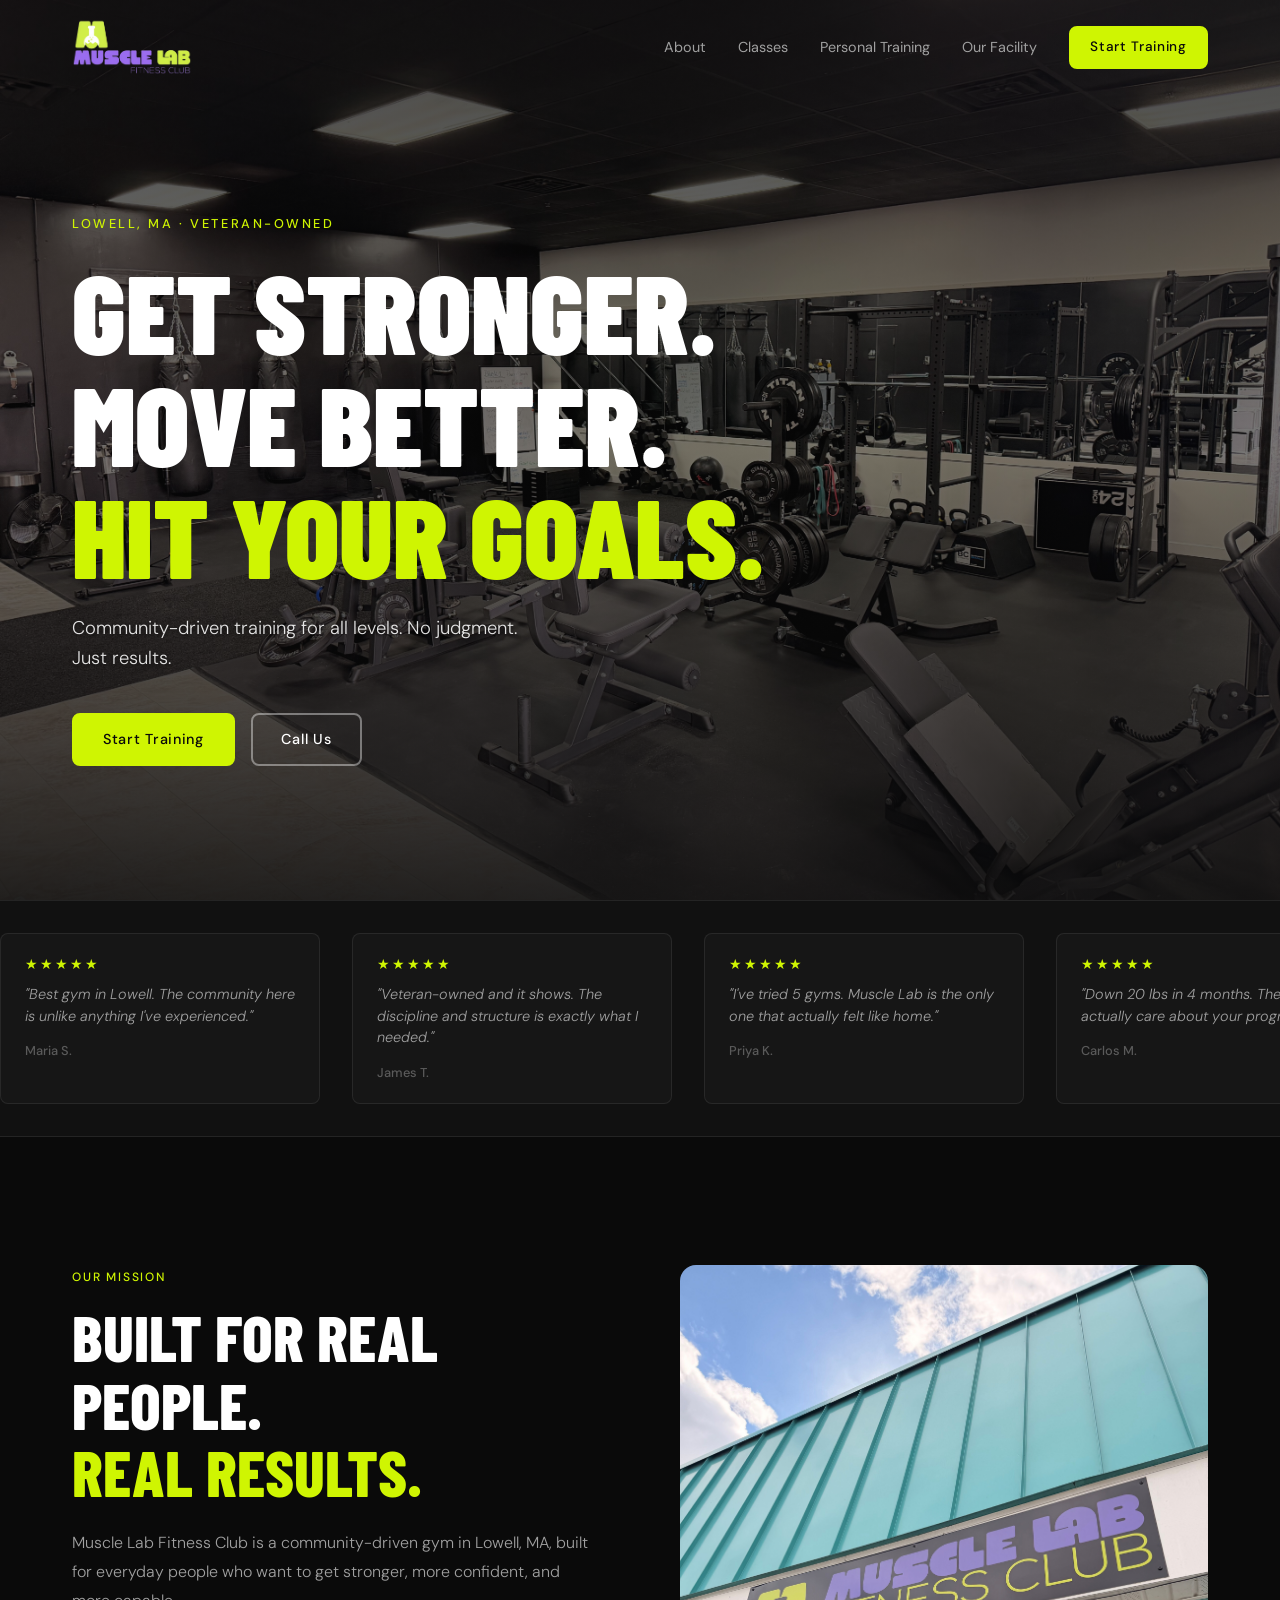
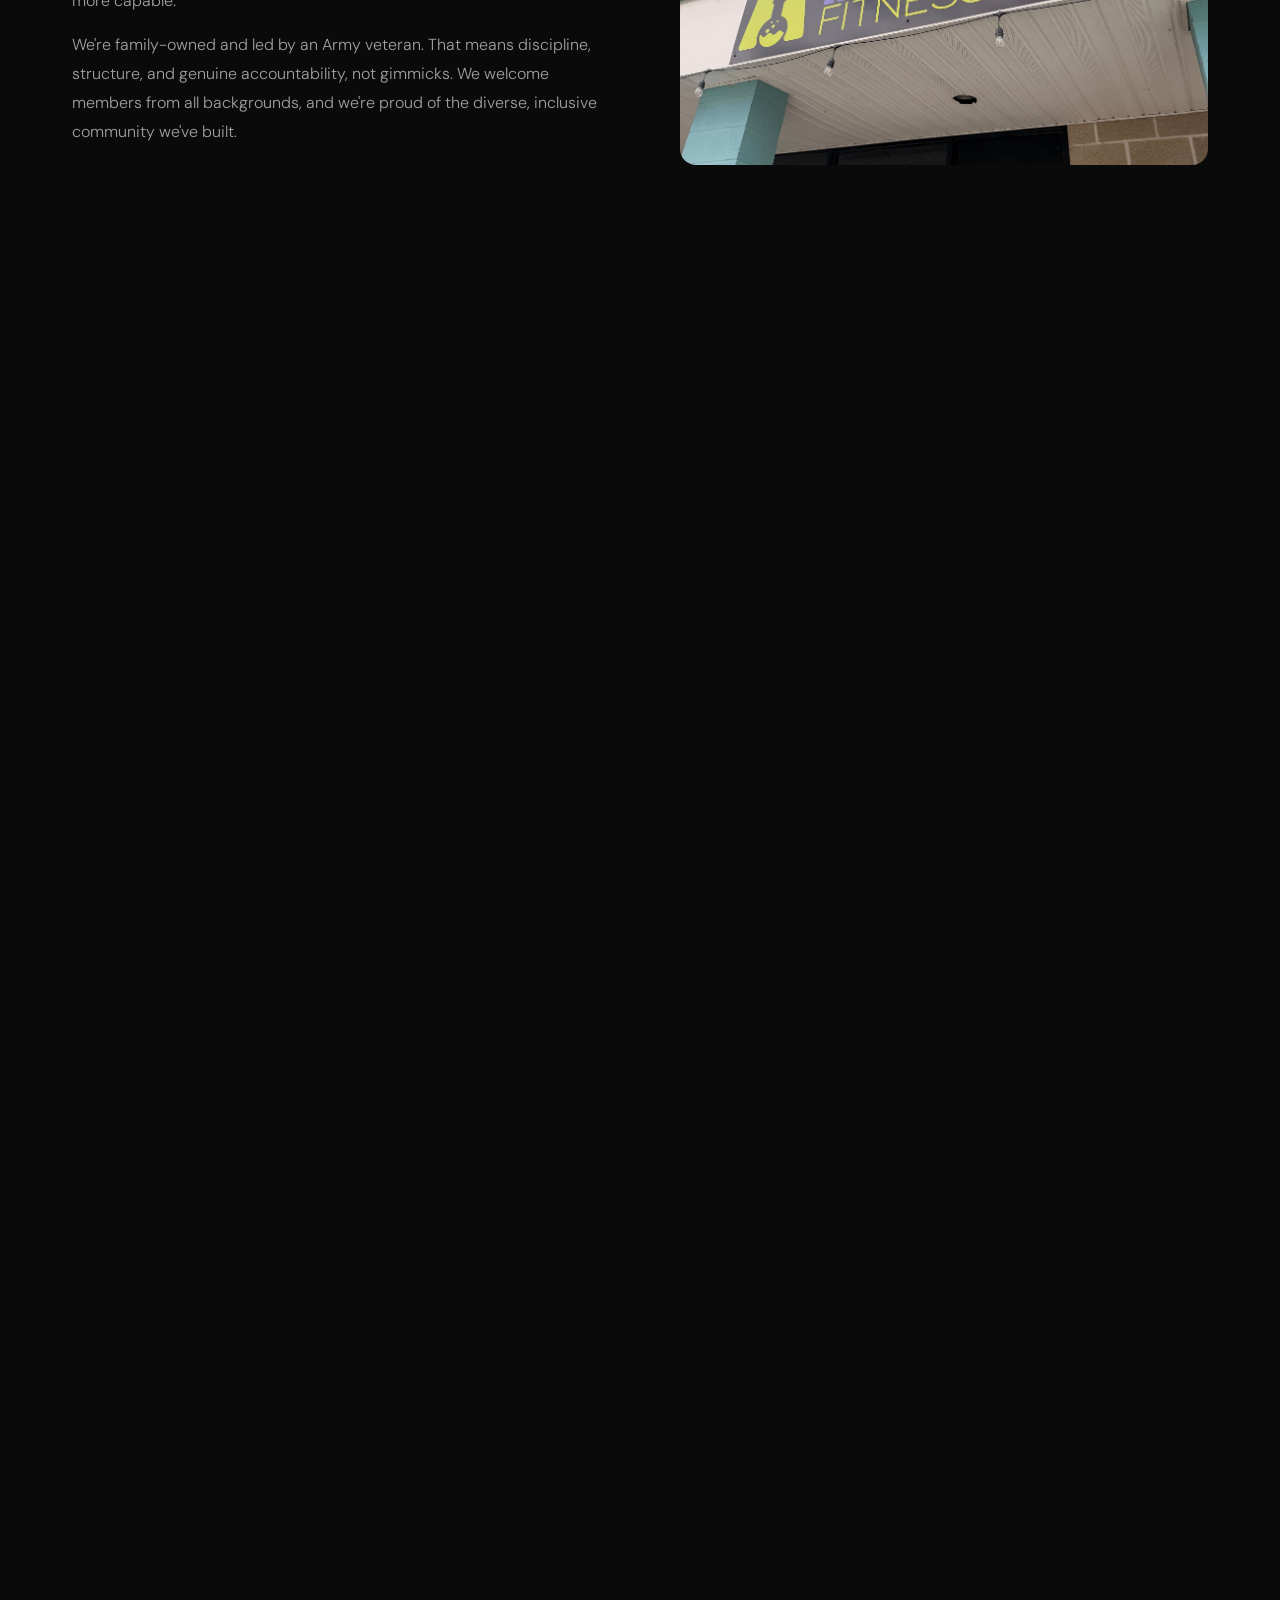
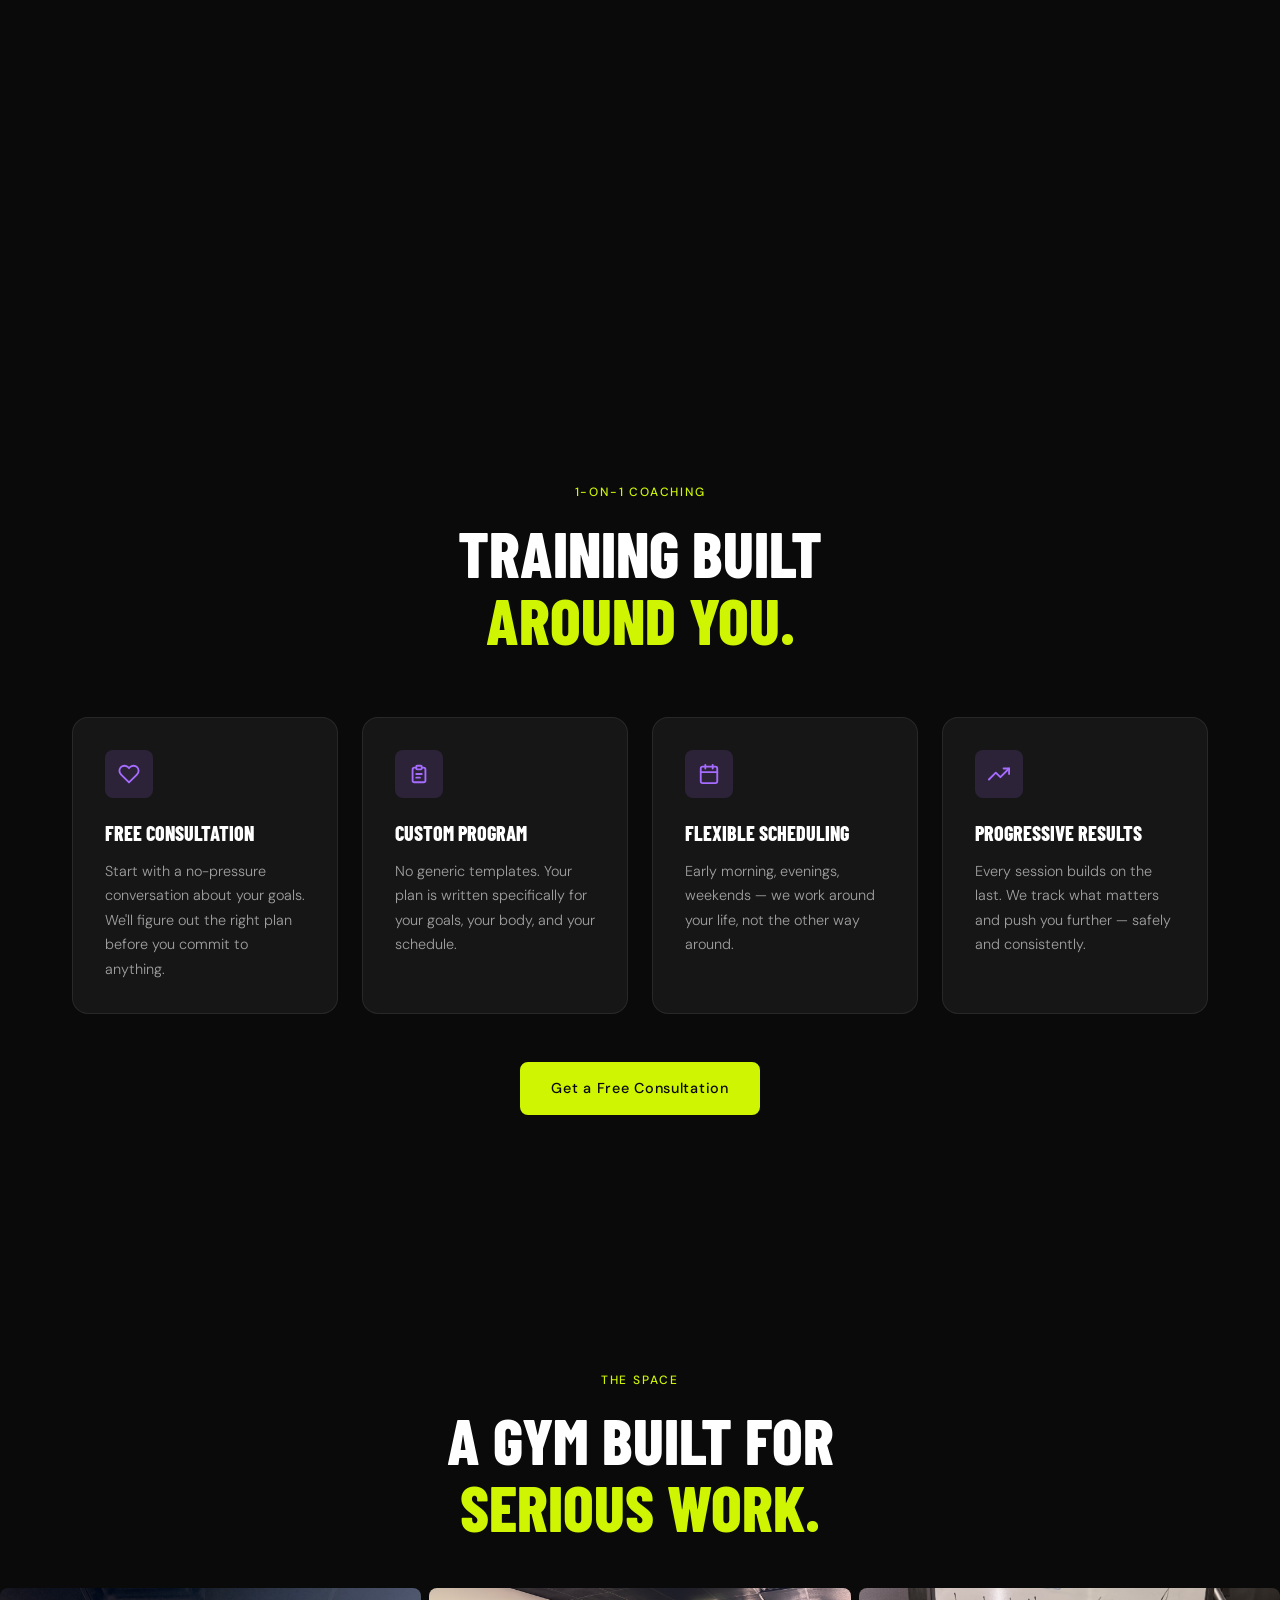
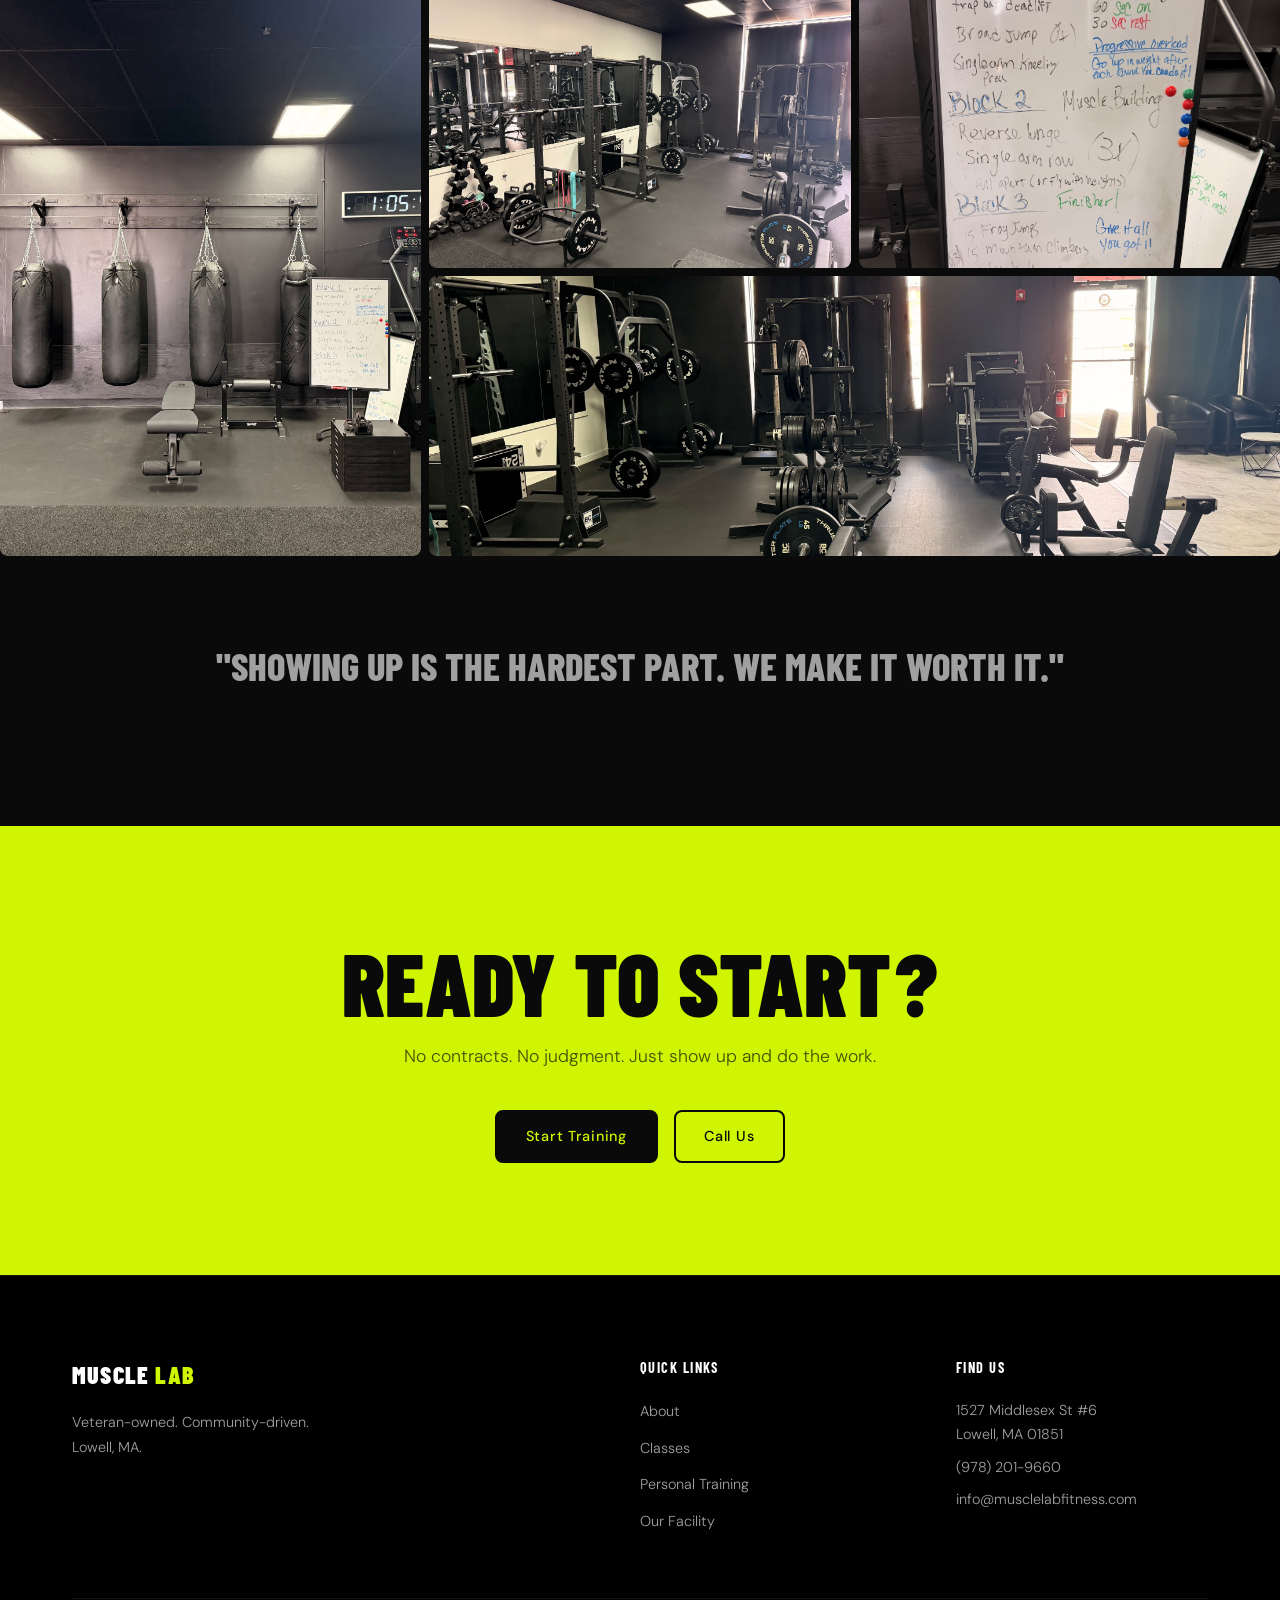
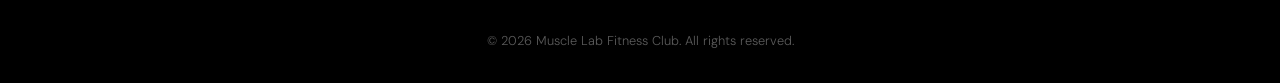
==== index.html @ 4cb6eac1 "mobile optimizations" ====
<!DOCTYPE html>
<html lang="en">
<head>
  <meta charset="UTF-8" />
  <meta name="viewport" content="width=device-width, initial-scale=1.0" />
  <meta name="description" content="Muscle Lab Fitness Club. Premier training facility in Lowell, MA. Veteran-owned. All levels welcome." />
  <title>Muscle Lab Fitness Club | Strength Training in Lowell, MA</title>

  <!-- Fonts: Barlow Condensed (headlines) + DM Sans (body) -->
  <link rel="preconnect" href="https://fonts.googleapis.com" />
  <link rel="preconnect" href="https://fonts.gstatic.com" crossorigin />
  <link href="https://fonts.googleapis.com/css2?family=Barlow+Condensed:wght@700;800;900&family=DM+Sans:wght@300;400;500&display=swap" rel="stylesheet" />

  <link rel="icon" type="image/png" href="images/favicon.png" />
  <link rel="stylesheet" href="style.css" />
</head>
<body>

  <!-- ========== NAVIGATION ========== -->
  <nav class="nav" id="nav">
    <div class="nav-inner">
      <a href="#" class="nav-logo"><img src="images/Logo.png" alt="Muscle Lab Fitness Club" class="nav-logo-img" /></a>

      <ul class="nav-links">
        <li><a href="#about">About</a></li>
        <li><a href="#classes">Classes</a></li>
        <li><a href="#personal-training">Personal Training</a></li>
        <li><a href="#facility">Our Facility</a></li>
      </ul>

      <a href="signup.html" class="btn btn-primary nav-cta">Start Training</a>

      <!-- Mobile hamburger -->
      <button class="nav-toggle" id="navToggle" aria-label="Open menu">
        <span></span>
        <span></span>
        <span></span>
      </button>
    </div>

    <!-- Mobile menu -->
    <div class="nav-mobile" id="navMobile">
      <ul>
        <li><a href="#about" class="nav-mobile-link">About</a></li>
        <li><a href="#classes" class="nav-mobile-link">Classes</a></li>
        <li><a href="#personal-training" class="nav-mobile-link">Personal Training</a></li>
        <li><a href="#facility" class="nav-mobile-link">Our Facility</a></li>
        <li><a href="#cta" class="btn btn-primary nav-mobile-link">Join a Class</a></li>
      </ul>
    </div>
  </nav>

  <!-- ========== HERO ========== -->
  <section class="hero" id="hero">
    <!-- Background image — drop your gym photo into images/hero-bg.jpg -->
    <div class="hero-overlay"></div>

    <div class="hero-content">
      <p class="hero-eyebrow fade-in-up delay-1">Lowell, MA · Veteran-Owned</p>
      <h1 class="hero-headline fade-in-up delay-2">
        Get Stronger.<br />
        Move Better.<br />
        <span class="text-green">Hit Your Goals.</span>
      </h1>
      <p class="hero-sub fade-in-up delay-3">Community-driven training for all levels. No judgment. Just results.</p>
      <div class="hero-actions fade-in-up delay-4">
        <a href="signup.html" class="btn btn-primary">Start Training</a>
        <a href="tel:+19782019660" class="btn btn-ghost">Call Us</a>
      </div>
    </div>
  </section>

  <!-- ========== REVIEWS TICKER ========== -->
  <section class="reviews-ticker">
    <div class="ticker-track">
      <!-- Reviews duplicated for seamless infinite loop -->
      <div class="ticker-item">
        <div class="stars">&#9733;&#9733;&#9733;&#9733;&#9733;</div>
        <p>"Best gym in Lowell. The community here is unlike anything I've experienced."</p>
        <span class="reviewer">Maria S.</span>
      </div>
      <div class="ticker-item">
        <div class="stars">&#9733;&#9733;&#9733;&#9733;&#9733;</div>
        <p>"Veteran-owned and it shows. The discipline and structure is exactly what I needed."</p>
        <span class="reviewer">James T.</span>
      </div>
      <div class="ticker-item">
        <div class="stars">&#9733;&#9733;&#9733;&#9733;&#9733;</div>
        <p>"I've tried 5 gyms. Muscle Lab is the only one that actually felt like home."</p>
        <span class="reviewer">Priya K.</span>
      </div>
      <div class="ticker-item">
        <div class="stars">&#9733;&#9733;&#9733;&#9733;&#9733;</div>
        <p>"Down 20 lbs in 4 months. The coaches actually care about your progress."</p>
        <span class="reviewer">Carlos M.</span>
      </div>
      <div class="ticker-item">
        <div class="stars">&#9733;&#9733;&#9733;&#9733;&#9733;</div>
        <p>"The glute classes are no joke. I've seen more results here than anywhere else."</p>
        <span class="reviewer">Jasmine L.</span>
      </div>
      <!-- Duplicate set for seamless loop -->
      <div class="ticker-item">
        <div class="stars">&#9733;&#9733;&#9733;&#9733;&#9733;</div>
        <p>"Best gym in Lowell. The community here is unlike anything I've experienced."</p>
        <span class="reviewer">Maria S.</span>
      </div>
      <div class="ticker-item">
        <div class="stars">&#9733;&#9733;&#9733;&#9733;&#9733;</div>
        <p>"Veteran-owned and it shows. The discipline and structure is exactly what I needed."</p>
        <span class="reviewer">James T.</span>
      </div>
      <div class="ticker-item">
        <div class="stars">&#9733;&#9733;&#9733;&#9733;&#9733;</div>
        <p>"I've tried 5 gyms. Muscle Lab is the only one that actually felt like home."</p>
        <span class="reviewer">Priya K.</span>
      </div>
      <div class="ticker-item">
        <div class="stars">&#9733;&#9733;&#9733;&#9733;&#9733;</div>
        <p>"Down 20 lbs in 4 months. The coaches actually care about your progress."</p>
        <span class="reviewer">Carlos M.</span>
      </div>
      <div class="ticker-item">
        <div class="stars">&#9733;&#9733;&#9733;&#9733;&#9733;</div>
        <p>"The glute classes are no joke. I've seen more results here than anywhere else."</p>
        <span class="reviewer">Jasmine L.</span>
      </div>
    </div>
  </section>

  <!-- ========== ABOUT / MISSION ========== -->
  <section class="about reveal" id="about">
    <div class="container">
      <div class="about-grid">

        <div class="about-text">
          <p class="section-label">Our Mission</p>
          <h2 class="section-headline">Built for Real People.<br /><span class="text-green">Real Results.</span></h2>
          <p class="body-text">
            Muscle Lab Fitness Club is a community-driven gym in Lowell, MA, built for everyday people
            who want to get stronger, more confident, and more capable.
          </p>
          <p class="body-text">
            We're family-owned and led by an Army veteran. That means discipline, structure, and genuine
            accountability, not gimmicks. We welcome members from all backgrounds, and we're proud of the diverse, inclusive community we've built.
          </p>

        </div>

        <div class="about-image">
          <img src="images/IMG_0090.jpeg" alt="Muscle Lab Fitness Club exterior, Lowell MA" />
        </div>

      </div>
    </div>
  </section>

  <!-- ========== MEET THE COACH ========== -->
  <section class="coach reveal" id="coach">
    <div class="container">
      <div class="coach-grid">

        <div class="coach-image">
          <img src="images/Marcio2.JPG" alt="Coach Marcio Da Rocha" />
        </div>

        <div class="coach-text">
          <p class="section-label">Meet the Coach</p>
          <h2 class="section-headline">Led by <span class="text-green">Marcio Da Rocha</span></h2>
          <p class="body-text">
            Marcio Da Rocha is the founder and head coach of Muscle Lab Fitness Club and the heartbeat of everything we do here. A U.S. Army veteran, Marcio brings the discipline, structure, and accountability he learned in the military into every class, every session, and every interaction on the gym floor.
          </p>
          <p class="body-text">
            His approach is simple: meet people where they are, push them further than they think they can go, and make sure they feel like they belong. Whether you're picking up a barbell for the first time or training for a competition, Marcio shows up for you.
          </p>
          <div class="coach-tags">
            <span class="coach-tag">U.S. Army Veteran</span>
            <span class="coach-tag">Certified Personal Trainer</span>
<span class="coach-tag">Community Builder</span>
          </div>
        </div>

      </div>
    </div>
  </section>

  <!-- ========== CLASSES ========== -->
  <section class="classes reveal" id="classes">
    <div class="container">
      <p class="section-label text-center">What We Offer</p>
      <h2 class="section-headline text-center">Training That <span class="text-green">Actually Works</span></h2>
      <p class="section-sub text-center">Built for all levels, from your first day to your best day.</p>

      <div class="classes-grid">

        <!-- Strength Training -->
        <div class="class-card">
          <div class="class-badge">Class</div>
          <div class="class-icon">
            <!-- Dumbbell icon (SVG inline) -->
            <svg xmlns="http://www.w3.org/2000/svg" viewBox="0 0 24 24" fill="none" stroke="currentColor" stroke-width="2" stroke-linecap="round" stroke-linejoin="round"><path d="M6 5v14M18 5v14M6 8h12M6 16h12M2 8h4M18 8h4M2 16h4M18 16h4"/></svg>
          </div>
          <h3 class="class-title">Strength Training</h3>
          <p class="class-desc">Full-body training designed to make you stronger every session. Progressive, structured, and built around real movement patterns.</p>
          <ul class="class-bullets">
            <li>Proper form and technique coaching</li>
            <li>Progressive overload and programming</li>
            <li>Functional movements for real life</li>
            <li>Weights + bodyweight work</li>
          </ul>
          <a href="#cta" class="btn btn-outline">Join a Class</a>
        </div>

        <!-- Glute Sculpting -->
        <div class="class-card">
          <div class="class-badge">Class</div>
          <div class="class-icon">
            <!-- Fire icon -->
            <svg xmlns="http://www.w3.org/2000/svg" viewBox="0 0 24 24" fill="none" stroke="currentColor" stroke-width="2" stroke-linecap="round" stroke-linejoin="round"><path d="M12 2c0 6-6 8-6 14a6 6 0 0 0 12 0c0-6-6-8-6-14z"/><path d="M12 12c0 3-2 4-2 7a2 2 0 0 0 4 0c0-3-2-4-2-7z"/></svg>
          </div>
          <h3 class="class-title">Glute Sculpting</h3>
          <p class="class-desc">Lower-body focused training to build strength and shape. This isn't random circuits. It's intentional, progressive work.</p>
          <ul class="class-bullets">
            <li>Targeted glute and hamstring development</li>
            <li>Progressive resistance training</li>
            <li>Structured, intentional workouts</li>
            <li>Performance and aesthetics combined</li>
          </ul>
          <a href="#cta" class="btn btn-outline">Join a Class</a>
        </div>

        <!-- Personal Training -->
        <div class="class-card">
          <div class="class-badge class-badge--purple">1 on 1</div>
          <div class="class-icon class-icon--purple">
            <!-- User icon -->
            <svg xmlns="http://www.w3.org/2000/svg" viewBox="0 0 24 24" fill="none" stroke="currentColor" stroke-width="2" stroke-linecap="round" stroke-linejoin="round"><circle cx="12" cy="8" r="4"/><path d="M4 20c0-4 3.6-7 8-7s8 3 8 7"/></svg>
          </div>
          <h3 class="class-title">1-on-1 Personal Training</h3>
          <p class="class-desc">1-on-1 coaching built entirely around your goals. Maximum accountability, maximum results.</p>
          <ul class="class-bullets">
            <li>Fully customized training plans</li>
            <li>Accountability and structure</li>
            <li>Technique coaching and tracking</li>
            <li>Flexible scheduling</li>
          </ul>
          <a href="#cta" class="btn btn-outline">Start Training</a>
        </div>

      </div>

    </div>
  </section>

  <!-- ========== PERSONAL TRAINING ========== -->
  <section class="why reveal" id="personal-training">
    <div class="container">
      <p class="section-label text-center">1-on-1 Coaching</p>
      <h2 class="section-headline text-center">Training Built<br /><span class="text-green">Around You.</span></h2>

      <div class="why-grid">

        <div class="why-card">
          <div class="why-icon">
            <!-- Handshake / consultation icon -->
            <svg xmlns="http://www.w3.org/2000/svg" viewBox="0 0 24 24" fill="none" stroke="currentColor" stroke-width="2" stroke-linecap="round" stroke-linejoin="round"><path d="M20.84 4.61a5.5 5.5 0 0 0-7.78 0L12 5.67l-1.06-1.06a5.5 5.5 0 0 0-7.78 7.78l1.06 1.06L12 21.23l7.78-7.78 1.06-1.06a5.5 5.5 0 0 0 0-7.78z"/></svg>
          </div>
          <h3>Free Consultation</h3>
          <p>Start with a no-pressure conversation about your goals. We'll figure out the right plan before you commit to anything.</p>
        </div>

        <div class="why-card">
          <div class="why-icon">
            <!-- Clipboard / custom plan icon -->
            <svg xmlns="http://www.w3.org/2000/svg" viewBox="0 0 24 24" fill="none" stroke="currentColor" stroke-width="2" stroke-linecap="round" stroke-linejoin="round"><path d="M9 5H7a2 2 0 0 0-2 2v12a2 2 0 0 0 2 2h10a2 2 0 0 0 2-2V7a2 2 0 0 0-2-2h-2"/><rect x="9" y="3" width="6" height="4" rx="1"/><line x1="9" y1="12" x2="15" y2="12"/><line x1="9" y1="16" x2="13" y2="16"/></svg>
          </div>
          <h3>Custom Program</h3>
          <p>No generic templates. Your plan is written specifically for your goals, your body, and your schedule.</p>
        </div>

        <div class="why-card">
          <div class="why-icon">
            <!-- Calendar / flexible scheduling icon -->
            <svg xmlns="http://www.w3.org/2000/svg" viewBox="0 0 24 24" fill="none" stroke="currentColor" stroke-width="2" stroke-linecap="round" stroke-linejoin="round"><rect x="3" y="4" width="18" height="18" rx="2"/><line x1="16" y1="2" x2="16" y2="6"/><line x1="8" y1="2" x2="8" y2="6"/><line x1="3" y1="10" x2="21" y2="10"/></svg>
          </div>
          <h3>Flexible Scheduling</h3>
          <p>Early morning, evenings, weekends — we work around your life, not the other way around.</p>
        </div>

        <div class="why-card">
          <div class="why-icon">
            <!-- Trending up / progress icon -->
            <svg xmlns="http://www.w3.org/2000/svg" viewBox="0 0 24 24" fill="none" stroke="currentColor" stroke-width="2" stroke-linecap="round" stroke-linejoin="round"><polyline points="23 6 13.5 15.5 8.5 10.5 1 18"/><polyline points="17 6 23 6 23 12"/></svg>
          </div>
          <h3>Progressive Results</h3>
          <p>Every session builds on the last. We track what matters and push you further — safely and consistently.</p>
        </div>

      </div>

      <div class="text-center" style="margin-top: 48px;">
        <a href="signup.html" class="btn btn-primary">Get a Free Consultation</a>
      </div>

    </div>
  </section>

  <!-- ========== OUR FACILITY / GALLERY ========== -->
  <section class="community reveal" id="facility">
    <div class="container">
      <p class="section-label text-center">The Space</p>
      <h2 class="section-headline text-center">A Gym Built for<br /><span class="text-green">Serious Work.</span></h2>
    </div>

    <div class="gallery-grid">
      <div class="gallery-item gallery-item--tall">
        <img src="images/IMG_0097.jpeg" alt="Muscle Lab punching bags and training area" />
      </div>
      <div class="gallery-item">
        <img src="images/IMG_0101.jpeg" alt="Squat racks and dumbbells at Muscle Lab" />
      </div>
      <div class="gallery-item">
        <img src="images/IMG_0094.jpeg" alt="Workout programming whiteboard at Muscle Lab" />
      </div>
      <div class="gallery-item gallery-item--wide">
        <img src="images/IMG_0102.jpeg" alt="Barbell and strength training equipment at Muscle Lab" />
      </div>
    </div>

    <div class="container">
      <p class="community-quote">"Showing up is the hardest part. We make it worth it."</p>
    </div>
  </section>

  <!-- ========== CALL TO ACTION ========== -->
  <section class="cta-section" id="cta">
    <div class="container">
      <h2 class="cta-headline">Ready to Start?</h2>
      <p class="cta-sub">No contracts. No judgment. Just show up and do the work.</p>
      <div class="cta-actions">
        <a href="signup.html" class="btn btn-dark">Start Training</a>
        <a href="tel:+19782019660" class="btn btn-dark-outline">Call Us</a>
      </div>
    </div>
  </section>

  <!-- ========== FOOTER ========== -->
  <footer class="footer">
    <div class="container">
      <div class="footer-grid">

        <div class="footer-brand">
          <a href="#" class="nav-logo">MUSCLE <span>LAB</span></a>
          <p>Veteran-owned. Community-driven.<br />Lowell, MA.</p>
        </div>

        <div class="footer-nav">
          <h4>Quick Links</h4>
          <ul>
            <li><a href="#about">About</a></li>
            <li><a href="#classes">Classes</a></li>
            <li><a href="#personal-training">Personal Training</a></li>
            <li><a href="#facility">Our Facility</a></li>
          </ul>
        </div>

        <div class="footer-contact">
          <h4>Find Us</h4>
          <!-- Update with real address and phone -->
          <p>1527 Middlesex St #6<br />Lowell, MA 01851</p>
          <p><a href="tel:+19782019660">(978) 201-9660</a></p>
          <p><a href="mailto:info@musclelabfitness.com">info@musclelabfitness.com</a></p>
        </div>

      </div>

      <div class="footer-bottom">
        <p>&copy; 2026 Muscle Lab Fitness Club. All rights reserved.</p>
      </div>
    </div>
  </footer>

  <script src="script.js"></script>
</body>
</html>
---- style.css ----
/* ============================================================
   MUSCLE LAB FITNESS CLUB — style.css
   Colors: Lime Green #CFF502 | Purple #A66CFF | Black/White
   Fonts:  Barlow Condensed (headlines) | DM Sans Light (body)
   ============================================================ */

/* ===== CSS VARIABLES ===== */
:root {
  --bg:            #0a0a0a;
  --bg-secondary:  #111111;
  --bg-card:       #161616;
  --bg-card-hover: #1c1c1c;

  --accent-green:  #CFF502;   /* primary — CTAs, key words */
  --accent-purple: #A66CFF;   /* secondary — use sparingly */
  --accent-green-dim: rgba(207, 245, 2, 0.15);
  --accent-purple-dim: rgba(166, 108, 255, 0.15);

  --text-primary:   #ffffff;
  --text-secondary: #a0a0a0;
  --text-muted:     #5a5a5a;
  --border:         rgba(255, 255, 255, 0.08);

  --font-headline: 'Barlow Condensed', sans-serif;
  --font-body:     'DM Sans', sans-serif;

  --radius:  8px;
  --radius-lg: 16px;
  --transition: all 0.3s ease;
}

/* ===== RESET & BASE ===== */
*, *::before, *::after {
  box-sizing: border-box;
  margin: 0;
  padding: 0;
}

html {
  scroll-behavior: smooth;
  font-size: 16px;
}

body {
  background-color: var(--bg);
  color: var(--text-primary);
  font-family: var(--font-body);
  font-weight: 300;
  line-height: 1.6;
  -webkit-font-smoothing: antialiased;
  -moz-osx-font-smoothing: grayscale;
  overflow-x: hidden;
}

img {
  display: block;
  max-width: 100%;
  height: auto;
}

a {
  color: inherit;
  text-decoration: none;
  transition: var(--transition);
}

ul {
  list-style: none;
}

/* ===== CONTAINER ===== */
.container {
  width: 100%;
  max-width: 1200px;
  margin: 0 auto;
  padding: 0 2rem;
}

/* ===== TYPOGRAPHY UTILITIES ===== */
.text-green  { color: var(--accent-green); }
.text-purple { color: var(--accent-purple); }
.text-center { text-align: center; }

.section-label {
  font-family: var(--font-body);
  font-size: 0.75rem;
  font-weight: 500;
  letter-spacing: 0.15em;
  text-transform: uppercase;
  color: var(--accent-green);
  margin-bottom: 1rem;
  display: block;
}

.section-headline {
  font-family: var(--font-headline);
  font-size: clamp(2.5rem, 5vw, 4rem);
  font-weight: 800;
  line-height: 1.05;
  text-transform: uppercase;
  margin-bottom: 1.5rem;
}

.section-sub {
  font-size: 1.1rem;
  color: var(--text-secondary);
  max-width: 560px;
  margin: 0 auto 3rem;
}

.body-text {
  font-size: 1rem;
  color: var(--text-secondary);
  line-height: 1.8;
  margin-bottom: 1rem;
}

/* ===== BUTTONS ===== */
.btn {
  display: inline-block;
  padding: 0.8rem 1.8rem;
  font-family: var(--font-body);
  font-size: 0.9rem;
  font-weight: 500;
  letter-spacing: 0.05em;
  border-radius: var(--radius);
  border: 2px solid transparent;
  cursor: pointer;
  transition: var(--transition);
  white-space: nowrap;
}

/* Green filled — primary CTA */
.btn-primary {
  background: var(--accent-green);
  color: #0a0a0a;
  border-color: var(--accent-green);
}
.btn-primary:hover {
  background: #b8dc02;
  border-color: #b8dc02;
  transform: translateY(-2px);
  box-shadow: 0 8px 24px rgba(207, 245, 2, 0.3);
}

/* Ghost — white border */
.btn-ghost {
  background: transparent;
  color: var(--text-primary);
  border-color: rgba(255,255,255,0.4);
}
.btn-ghost:hover {
  border-color: var(--accent-green);
  color: var(--accent-green);
  transform: translateY(-2px);
}

/* Outline — dark bg with green border */
.btn-outline {
  background: transparent;
  color: var(--accent-green);
  border-color: var(--accent-green);
}
.btn-outline:hover {
  background: var(--accent-green);
  color: #0a0a0a;
  transform: translateY(-2px);
}

/* Dark — for use on green CTA section */
.btn-dark {
  background: #0a0a0a;
  color: var(--accent-green);
  border-color: #0a0a0a;
}
.btn-dark:hover {
  background: #1a1a1a;
  transform: translateY(-2px);
  box-shadow: 0 8px 20px rgba(0,0,0,0.4);
}

.btn-dark-outline {
  background: transparent;
  color: #0a0a0a;
  border-color: #0a0a0a;
}
.btn-dark-outline:hover {
  background: rgba(0,0,0,0.1);
  transform: translateY(-2px);
}

/* ===== SCROLL REVEAL ===== */
.reveal {
  opacity: 0;
  transform: translateY(40px);
  transition: opacity 0.7s ease, transform 0.7s ease;
}
.reveal.active {
  opacity: 1;
  transform: translateY(0);
}

/* Fade-in-up (hero staggered) */
.fade-in-up {
  opacity: 0;
  transform: translateY(30px);
  animation: fadeInUp 0.8s ease forwards;
}
.delay-1 { animation-delay: 0.1s; }
.delay-2 { animation-delay: 0.3s; }
.delay-3 { animation-delay: 0.5s; }
.delay-4 { animation-delay: 0.7s; }

@keyframes fadeInUp {
  to {
    opacity: 1;
    transform: translateY(0);
  }
}

/* ===== IMAGE PLACEHOLDER ===== */
/* Remove these styles once real photos are added */
.image-placeholder {
  width: 100%;
  height: 100%;
  min-height: 300px;
  background: var(--bg-card);
  border: 1px dashed var(--border);
  border-radius: var(--radius);
  display: flex;
  align-items: center;
  justify-content: center;
  color: var(--text-muted);
  font-size: 0.85rem;
  letter-spacing: 0.1em;
  text-transform: uppercase;
}

/* ============================================================
   NAVIGATION
   ============================================================ */
.nav {
  position: fixed;
  top: 0;
  left: 0;
  right: 0;
  z-index: 1000;
  padding: 1.2rem 0;
  transition: background 0.4s ease, padding 0.4s ease;
}

/* Darker bg once user scrolls */
.nav.scrolled {
  background: rgba(10, 10, 10, 0.95);
  backdrop-filter: blur(12px);
  -webkit-backdrop-filter: blur(12px);
  padding: 0.8rem 0;
  border-bottom: 1px solid var(--border);
}

.nav-inner {
  max-width: 1200px;
  margin: 0 auto;
  padding: 0 2rem;
  display: flex;
  align-items: center;
  gap: 2rem;
}

/* Logo */
.nav-logo {
  font-family: var(--font-headline);
  font-size: 1.5rem;
  font-weight: 900;
  text-transform: uppercase;
  letter-spacing: 0.05em;
  flex-shrink: 0;
}
.nav-logo span {
  color: var(--accent-green);
}
.nav-logo-img {
  height: 56px;
  width: auto;
  display: block;
}

/* Desktop links */
.nav-links {
  display: flex;
  gap: 2rem;
  margin-left: auto;
}
.nav-links a {
  font-size: 0.9rem;
  font-weight: 400;
  color: var(--text-secondary);
  position: relative;
}
.nav-links a::after {
  content: '';
  position: absolute;
  bottom: -4px;
  left: 0;
  width: 0;
  height: 2px;
  background: var(--accent-green);
  transition: width 0.3s ease;
}
.nav-links a:hover {
  color: var(--text-primary);
}
.nav-links a:hover::after {
  width: 100%;
}

.nav-cta {
  padding: 0.55rem 1.2rem;
  font-size: 0.85rem;
}

/* Hamburger toggle */
.nav-toggle {
  display: none;
  flex-direction: column;
  gap: 5px;
  cursor: pointer;
  background: none;
  border: none;
  padding: 4px;
  margin-left: auto;
}
.nav-toggle span {
  display: block;
  width: 24px;
  height: 2px;
  background: var(--text-primary);
  border-radius: 2px;
  transition: var(--transition);
}
/* X state */
.nav-toggle.open span:nth-child(1) { transform: translateY(7px) rotate(45deg); }
.nav-toggle.open span:nth-child(2) { opacity: 0; }
.nav-toggle.open span:nth-child(3) { transform: translateY(-7px) rotate(-45deg); }

/* Mobile menu */
.nav-mobile {
  display: none;
  background: rgba(10, 10, 10, 0.98);
  padding: 1.5rem 2rem 2rem;
}
.nav-mobile.open {
  display: block;
}
.nav-mobile ul {
  display: flex;
  flex-direction: column;
  gap: 1.2rem;
}
.nav-mobile-link {
  font-size: 1.1rem;
  color: var(--text-secondary);
  display: block;
}
.nav-mobile-link:hover {
  color: var(--accent-green);
}
/* CTA button inside mobile menu — keep button colors, center it */
.nav-mobile .btn {
  color: #0a0a0a;
  text-align: center;
  width: 100%;
}

/* ============================================================
   HERO
   ============================================================ */
.hero {
  position: relative;
  min-height: 100vh;          /* fallback for older browsers */
  min-height: 100svh;         /* fix iOS Safari address-bar shifting viewport */
  display: flex;
  align-items: center;
  /* Background image — will show through overlay */
  background-image: url('images/IMG_0091.jpeg');
  background-size: cover;
  background-position: center;
  background-attachment: fixed;
}

/* Dark overlay on hero image */
.hero-overlay {
  position: absolute;
  inset: 0;
  background: linear-gradient(
    to bottom,
    rgba(10, 10, 10, 0.75) 0%,
    rgba(10, 10, 10, 0.55) 50%,
    rgba(10, 10, 10, 0.9) 100%
  );
}


.hero-content {
  position: relative;
  z-index: 1;
  max-width: 1200px;
  width: 100%;
  margin: 0 auto;
  padding: 0 2rem;
  padding-top: 80px; /* offset for fixed nav */
}

.hero-eyebrow {
  font-size: 0.8rem;
  font-weight: 500;
  letter-spacing: 0.2em;
  text-transform: uppercase;
  color: var(--accent-green);
  margin-bottom: 1.2rem;
}

.hero-headline {
  font-family: var(--font-headline);
  font-size: clamp(3.5rem, 9vw, 7rem);
  font-weight: 900;
  line-height: 1;
  text-transform: uppercase;
  margin-bottom: 1.5rem;
  max-width: 900px;
}

.hero-sub {
  font-size: 1.15rem;
  color: rgba(255, 255, 255, 0.88); /* brighter than --text-secondary (#a0a0a0) for hero readability */
  text-shadow: 0 1px 4px rgba(0, 0, 0, 0.6); /* keeps it legible over any photo area */
  max-width: 480px;
  margin-bottom: 2.5rem;
}

.hero-actions {
  display: flex;
  gap: 1rem;
  flex-wrap: wrap;
}

/* ============================================================
   REVIEWS TICKER
   ============================================================ */
.reviews-ticker {
  background: var(--bg-secondary);
  border-top: 1px solid var(--border);
  border-bottom: 1px solid var(--border);
  padding: 2rem 0;
  overflow: hidden;
}

.ticker-track {
  display: flex;
  gap: 2rem;
  /* Infinite scroll animation */
  animation: ticker 40s linear infinite;
  width: max-content;
}

.ticker-track:hover {
  animation-play-state: paused;
}

@keyframes ticker {
  0%   { transform: translateX(0); }
  100% { transform: translateX(-50%); } /* moves exactly half (the duplicate set) */
}

.ticker-item {
  flex-shrink: 0;
  width: 320px;
  background: var(--bg-card);
  border: 1px solid var(--border);
  border-radius: var(--radius);
  padding: 1.2rem 1.5rem;
}

.ticker-item .stars {
  color: var(--accent-green);
  font-size: 0.9rem;
  margin-bottom: 0.5rem;
  letter-spacing: 2px;
}

.ticker-item p {
  font-size: 0.9rem;
  color: var(--text-secondary);
  line-height: 1.5;
  margin-bottom: 0.6rem;
  font-style: italic;
}

.ticker-item .reviewer {
  font-size: 0.8rem;
  font-weight: 500;
  color: var(--text-muted);
}

/* ============================================================
   ABOUT / MISSION
   ============================================================ */
.about {
  padding: 8rem 0;
}

.about-grid {
  display: grid;
  grid-template-columns: 1fr 1fr;
  gap: 5rem;
  align-items: center;
}

.about-text {
  /* Left column */
}

.stats-row {
  display: flex;
  gap: 2rem;
  margin-top: 2.5rem;
}

.stat-box {
  display: flex;
  flex-direction: column;
  gap: 0.3rem;
}

.stat-number {
  font-family: var(--font-headline);
  font-size: 2.8rem;
  font-weight: 900;
  line-height: 1;
  color: var(--text-primary);
}

.stat-label {
  font-size: 0.8rem;
  font-weight: 400;
  letter-spacing: 0.1em;
  text-transform: uppercase;
  color: var(--text-muted);
}

.about-image {
  /* Right column */
}

.about-image .image-placeholder {
  min-height: 500px;
  border-radius: var(--radius-lg);
}

.about-image img {
  width: 100%;
  height: 500px;
  object-fit: cover;
  object-position: center top;
  border-radius: var(--radius-lg);
}

/* ============================================================
   MEET THE COACH
   ============================================================ */
.coach {
  padding: 8rem 0;
  background: var(--bg-secondary);
}

.coach-grid {
  display: grid;
  grid-template-columns: 2fr 3fr; /* image narrower, text wider */
  gap: 5rem;
  align-items: center;
}

.coach-image img {
  width: 100%;
  height: 420px;
  object-fit: cover;
  object-position: center top;
  border-radius: var(--radius-lg);
}

.coach-text {
  /* Right column */
}

.coach-tags {
  display: flex;
  flex-wrap: wrap;
  gap: 0.75rem;
  margin-top: 2rem;
}

.coach-tag {
  font-size: 0.75rem;
  font-weight: 600;
  letter-spacing: 0.08em;
  text-transform: uppercase;
  color: var(--text-primary);
  background: var(--bg-primary);
  border: 1px solid var(--border);
  border-radius: 4px;
  padding: 0.4rem 0.9rem;
}

/* ============================================================
   CLASSES
   ============================================================ */
.classes {
  padding: 8rem 0;
  background: var(--bg-secondary);
}

.classes-grid {
  display: grid;
  grid-template-columns: repeat(3, 1fr);
  gap: 1.5rem;
  margin-top: 1rem;
}

.class-card {
  background: var(--bg-card);
  border: 1px solid var(--border);
  border-radius: var(--radius-lg);
  padding: 2.5rem;
  display: flex;
  flex-direction: column;
  gap: 1rem;
  position: relative;
  transition: var(--transition);
}

.class-card:hover {
  transform: translateY(-6px);
  border-color: var(--accent-green);
  box-shadow: 0 16px 40px rgba(207, 245, 2, 0.1);
}


.class-icon {
  width: 48px;
  height: 48px;
  background: var(--accent-green-dim);
  border-radius: var(--radius);
  display: flex;
  align-items: center;
  justify-content: center;
  color: var(--accent-green);
}

/* Purple variant for personal training */
.class-icon--purple {
  background: var(--accent-purple-dim);
  color: var(--accent-purple);
}

.class-icon svg {
  width: 22px;
  height: 22px;
}

/* Top-right badge on each card indicating the offering type */
.class-badge {
  position: absolute;
  top: 1.5rem;
  right: 1.5rem;
  background: var(--accent-green);
  color: #0a0a0a;
  font-size: 0.65rem;
  font-weight: 700;
  letter-spacing: 0.1em;
  text-transform: uppercase;
  padding: 0.25rem 0.6rem;
  border-radius: 4px;
}

.class-badge--purple {
  background: #a78bfa;
  color: #0a0a0a;
}

.class-title {
  font-family: var(--font-headline);
  font-size: 1.6rem;
  font-weight: 800;
  text-transform: uppercase;
  letter-spacing: 0.02em;
}

.class-desc {
  font-size: 0.95rem;
  color: var(--text-secondary);
  line-height: 1.7;
}

.class-bullets {
  display: flex;
  flex-direction: column;
  gap: 0.5rem;
  flex: 1;
}

.class-bullets li {
  font-size: 0.88rem;
  color: var(--text-secondary);
  padding-left: 1.2rem;
  position: relative;
}
.class-bullets li::before {
  content: '';
  position: absolute;
  left: 0;
  top: 50%;
  transform: translateY(-50%);
  width: 6px;
  height: 6px;
  background: var(--accent-green);
  border-radius: 50%;
}

/* ============================================================
   WHY MUSCLE LAB
   ============================================================ */
.why {
  padding: 8rem 0;
}

.why-grid {
  display: grid;
  grid-template-columns: repeat(4, 1fr);
  gap: 1.5rem;
  margin-top: 4rem;
}

.why-card {
  background: var(--bg-card);
  border: 1px solid var(--border);
  border-radius: var(--radius-lg);
  padding: 2rem;
  transition: var(--transition);
}

.why-card:hover {
  transform: translateY(-4px);
  border-color: rgba(166, 108, 255, 0.5);
  box-shadow: 0 12px 30px rgba(166, 108, 255, 0.1);
}

.why-icon {
  width: 48px;
  height: 48px;
  background: var(--accent-purple-dim);
  border-radius: var(--radius);
  display: flex;
  align-items: center;
  justify-content: center;
  color: var(--accent-purple);
  margin-bottom: 1.2rem;
}

.why-icon svg {
  width: 22px;
  height: 22px;
}

.why-card h3 {
  font-family: var(--font-headline);
  font-size: 1.25rem;
  font-weight: 800;
  text-transform: uppercase;
  margin-bottom: 0.6rem;
}

.why-card p {
  font-size: 0.9rem;
  color: var(--text-secondary);
  line-height: 1.7;
}

/* ============================================================
   COMMUNITY / GALLERY
   ============================================================ */
.community {
  padding: 8rem 0 4rem;
}

.gallery-grid {
  display: grid;
  grid-template-columns: 1fr 1fr 1fr;
  grid-template-rows: 280px 280px;
  gap: 0.5rem;
  margin: 3rem 0;
}

/* Tall left photo spans 2 rows */
.gallery-item--tall {
  grid-row: span 2;
}

/* Wide bottom photo spans 2 columns */
.gallery-item--wide {
  grid-column: span 2;
}

.gallery-item {
  overflow: hidden;
  border-radius: var(--radius);
}

.gallery-item .image-placeholder {
  min-height: 100%;
  border-radius: 0;
  border: none;
  transition: var(--transition);
}

.gallery-item:hover .image-placeholder {
  background: var(--bg-card-hover);
}

/* Real photos when added */
.gallery-item img {
  width: 100%;
  height: 100%;
  object-fit: cover;
  transition: transform 0.5s ease;
}
.gallery-item:hover img {
  transform: scale(1.04);
}

.community-quote {
  font-family: var(--font-headline);
  font-size: clamp(1.5rem, 3vw, 2.5rem);
  font-weight: 800;
  text-transform: uppercase;
  text-align: center;
  color: var(--text-secondary);
  padding: 2rem 0 4rem;
}

/* ============================================================
   CALL TO ACTION
   ============================================================ */
.cta-section {
  background: var(--accent-green);
  padding: 7rem 0;
  text-align: center;
}

.cta-headline {
  font-family: var(--font-headline);
  font-size: clamp(3rem, 7vw, 5.5rem);
  font-weight: 900;
  text-transform: uppercase;
  color: #0a0a0a;
  line-height: 1;
  margin-bottom: 1rem;
}

.cta-sub {
  font-size: 1.1rem;
  color: rgba(10, 10, 10, 0.7);
  margin-bottom: 2.5rem;
}

.cta-actions {
  display: flex;
  gap: 1rem;
  justify-content: center;
  flex-wrap: wrap;
}

/* ============================================================
   FOOTER
   ============================================================ */
.footer {
  background: #000000;
  border-top: 1px solid var(--border);
  padding: 5rem 0 2rem;
}

.footer-grid {
  display: grid;
  grid-template-columns: 2fr 1fr 1fr;
  gap: 4rem;
  margin-bottom: 4rem;
}

.footer-brand p {
  font-size: 0.9rem;
  color: var(--text-secondary);
  margin-top: 1rem;
  line-height: 1.7;
}

.footer-nav h4,
.footer-contact h4 {
  font-family: var(--font-headline);
  font-size: 0.9rem;
  font-weight: 700;
  text-transform: uppercase;
  letter-spacing: 0.1em;
  color: var(--text-primary);
  margin-bottom: 1.2rem;
}

.footer-nav ul {
  display: flex;
  flex-direction: column;
  gap: 0.7rem;
}

.footer-nav a,
.footer-contact a {
  font-size: 0.9rem;
  color: var(--text-secondary);
}
.footer-nav a:hover,
.footer-contact a:hover {
  color: var(--accent-green);
}

.footer-contact p {
  font-size: 0.9rem;
  color: var(--text-secondary);
  line-height: 1.7;
  margin-bottom: 0.5rem;
}

.footer-bottom {
  border-top: 1px solid var(--border);
  padding-top: 2rem;
  text-align: center;
}

.footer-bottom p {
  font-size: 0.8rem;
  color: var(--text-muted);
}

/* ============================================================
   RESPONSIVE — 1024px (tablets/small desktop)
   ============================================================ */
@media (max-width: 1024px) {
  .why-grid {
    grid-template-columns: repeat(2, 1fr);
  }

  .footer-grid {
    grid-template-columns: 1fr 1fr;
    gap: 2.5rem;
  }

  .footer-brand {
    grid-column: span 2;
  }

  /* Parallax is janky on tablets too — disable early */
  .hero {
    background-attachment: scroll;
  }
}

/* ============================================================
   RESPONSIVE — 768px (mobile)
   ============================================================ */
@media (max-width: 768px) {
  /* Nav: hide desktop links, show hamburger */
  .nav-links,
  .nav-cta {
    display: none;
  }
  .nav-toggle {
    display: flex;
  }
  .nav-logo-img {
    height: 32px; /* slightly smaller on mobile */
  }

  /* Reduce section padding on mobile */
  .about,
  .coach,
  .classes,
  .why {
    padding: 5rem 0;
  }
  .community {
    padding: 5rem 0 2rem;
  }

  /* Hero */
  .hero-headline {
    font-size: clamp(2.8rem, 12vw, 5rem);
  }
  .hero {
    min-height: 90vh;
    min-height: 90svh;
  }

  /* About */
  .about-grid {
    grid-template-columns: 1fr;
    gap: 3rem;
  }
  .about-image img {
    height: 300px; /* override the 500px fixed height */
  }
  .about-image .image-placeholder {
    min-height: 300px;
  }
  .stats-row {
    gap: 1.2rem;
  }

  /* Coach */
  .coach-grid {
    grid-template-columns: 1fr;
    gap: 3rem;
  }
  .coach-image img {
    height: 260px;
  }

  /* Classes */
  .classes-grid {
    grid-template-columns: 1fr;
    max-width: 500px;
    margin: 1rem auto 0;
  }

  /* Why */
  .why-grid {
    grid-template-columns: 1fr;
    max-width: 500px;
    margin: 3rem auto 0;
  }

  /* Gallery — 2 columns, explicit row height so images don't collapse */
  .gallery-grid {
    grid-template-columns: 1fr 1fr;
    grid-template-rows: none;
    grid-auto-rows: 220px;
  }
  .gallery-item--tall {
    grid-row: span 1;
  }
  .gallery-item--wide {
    grid-column: span 2;
  }

  /* Footer */
  .footer-grid {
    grid-template-columns: 1fr;
    gap: 2rem;
  }
  .footer-brand {
    grid-column: span 1;
  }

  /* CTA section — reduce vertical padding on mobile */
  .cta-section {
    padding: 4rem 0;
  }

  /* Touch targets — nav links need 44px min height per Apple/Google guidelines */
  .nav-mobile-link {
    min-height: 44px;
    display: flex;
    align-items: center;
  }

  /* Community quote — tighten bottom spacing */
  .community-quote {
    padding: 1.5rem 0 2rem;
  }
}

/* ============================================================
   RESPONSIVE — 600px (small tablets / large phones)
   Classes and Why cards use 2 columns here — better than
   single-col-with-max-width on mid-size screens.
   ============================================================ */
@media (min-width: 480px) and (max-width: 768px) {
  .classes-grid {
    grid-template-columns: repeat(2, 1fr);
    max-width: none;
  }

  .why-grid {
    grid-template-columns: repeat(2, 1fr);
    max-width: none;
    margin: 3rem 0 0;
  }
}

/* ============================================================
   RESPONSIVE — 480px (small mobile)
   ============================================================ */
@media (max-width: 480px) {
  .container {
    padding: 0 1.2rem;
  }

  /* Further reduce section padding on small phones */
  .about,
  .classes,
  .why {
    padding: 4rem 0;
  }

  .hero-actions {
    flex-direction: column;
  }
  .hero-actions .btn {
    text-align: center;
    width: 100%; /* full-width buttons on small screens */
  }

  .cta-actions {
    flex-direction: column;
    align-items: center;
  }
  .cta-actions .btn {
    width: 100%;
    max-width: 280px;
  }

  .stats-row {
    flex-direction: column;
    gap: 1rem;
  }

  /* Gallery: single column on small phones */
  .gallery-grid {
    grid-template-columns: 1fr;
    grid-auto-rows: 240px;
  }
  .gallery-item--wide,
  .gallery-item--tall {
    grid-column: span 1;
    grid-row: span 1;
  }

  /* Ticker cards — shrink from 320px so they don't crowd small screens */
  .ticker-item {
    width: 270px;
  }

  /* CTA section — tighten further on small phones */
  .cta-section {
    padding: 3rem 0;
  }
}

/* ============================================================
   LANDSCAPE PHONES
   ============================================================ */
@media (max-height: 500px) and (orientation: landscape) {
  .hero {
    min-height: 100vh;
    padding: 100px 0 4rem;
  }
  .hero-headline {
    font-size: 2.5rem;
  }
}
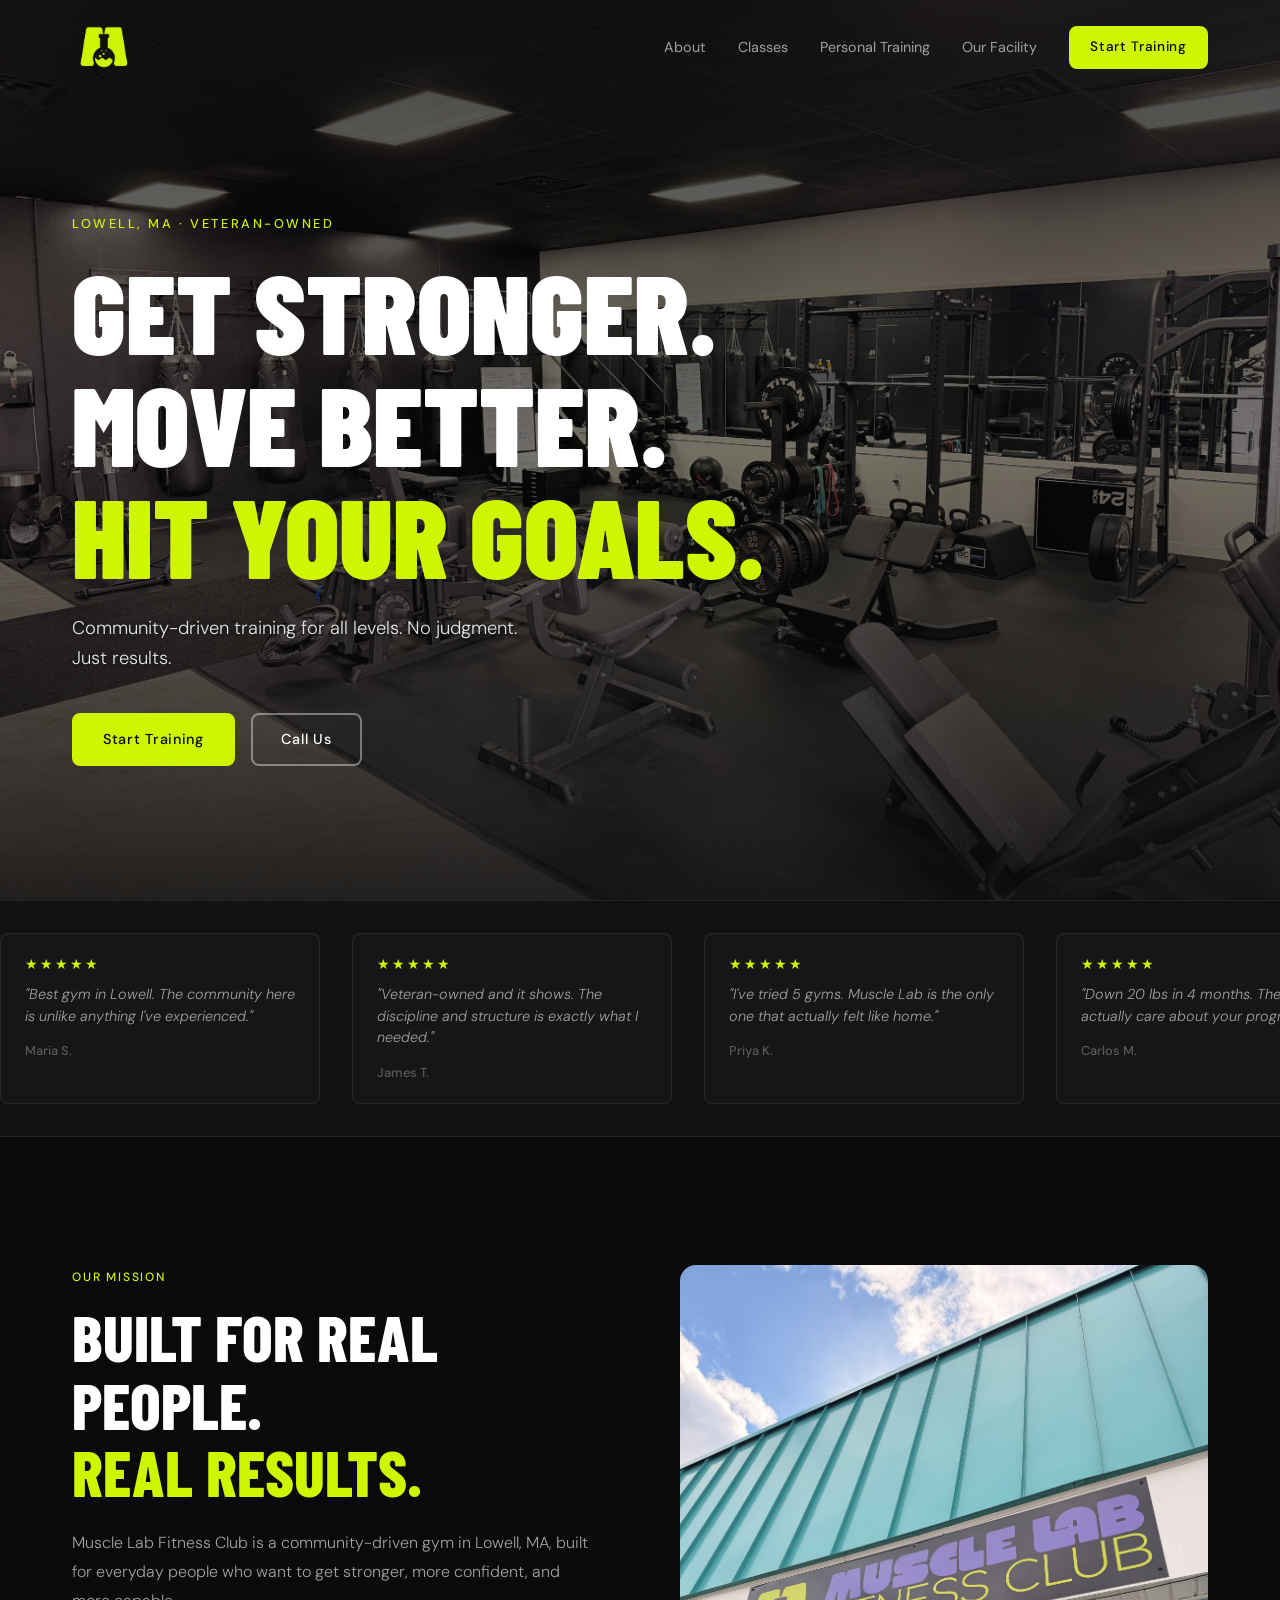
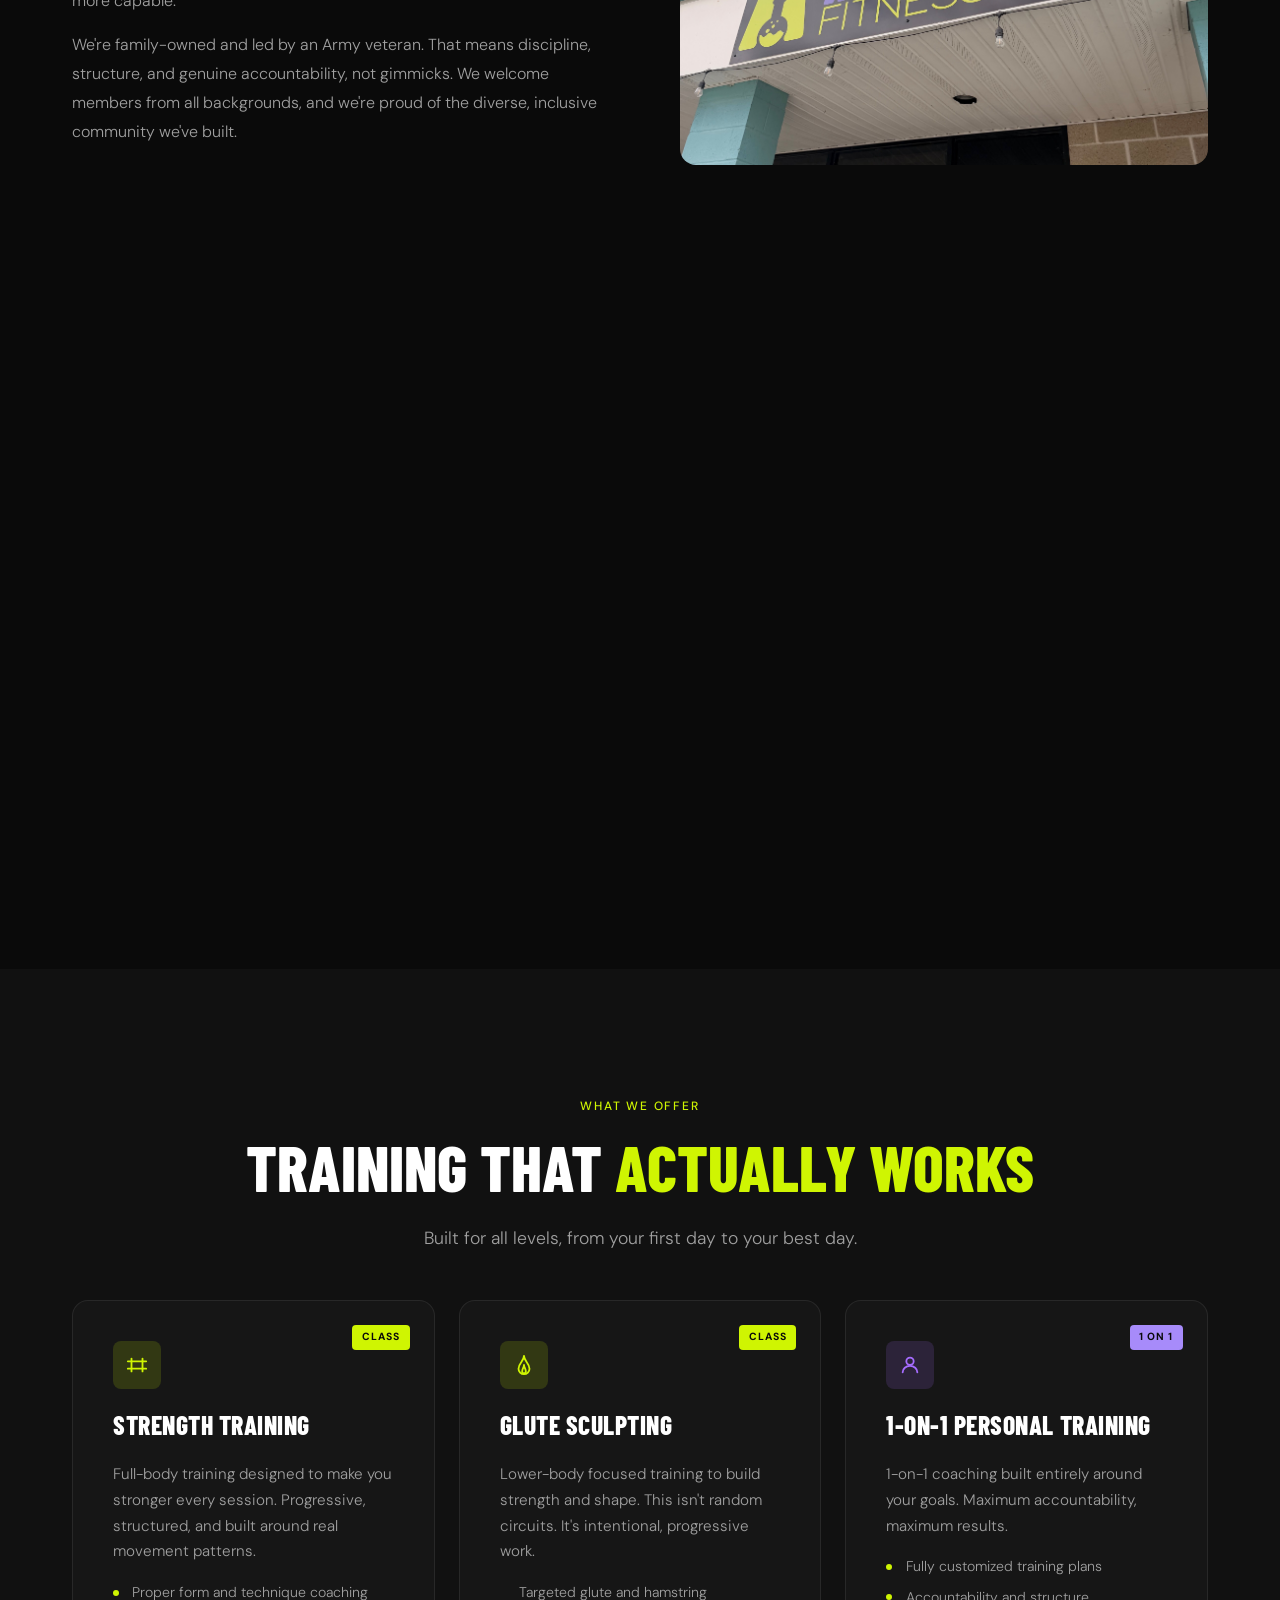
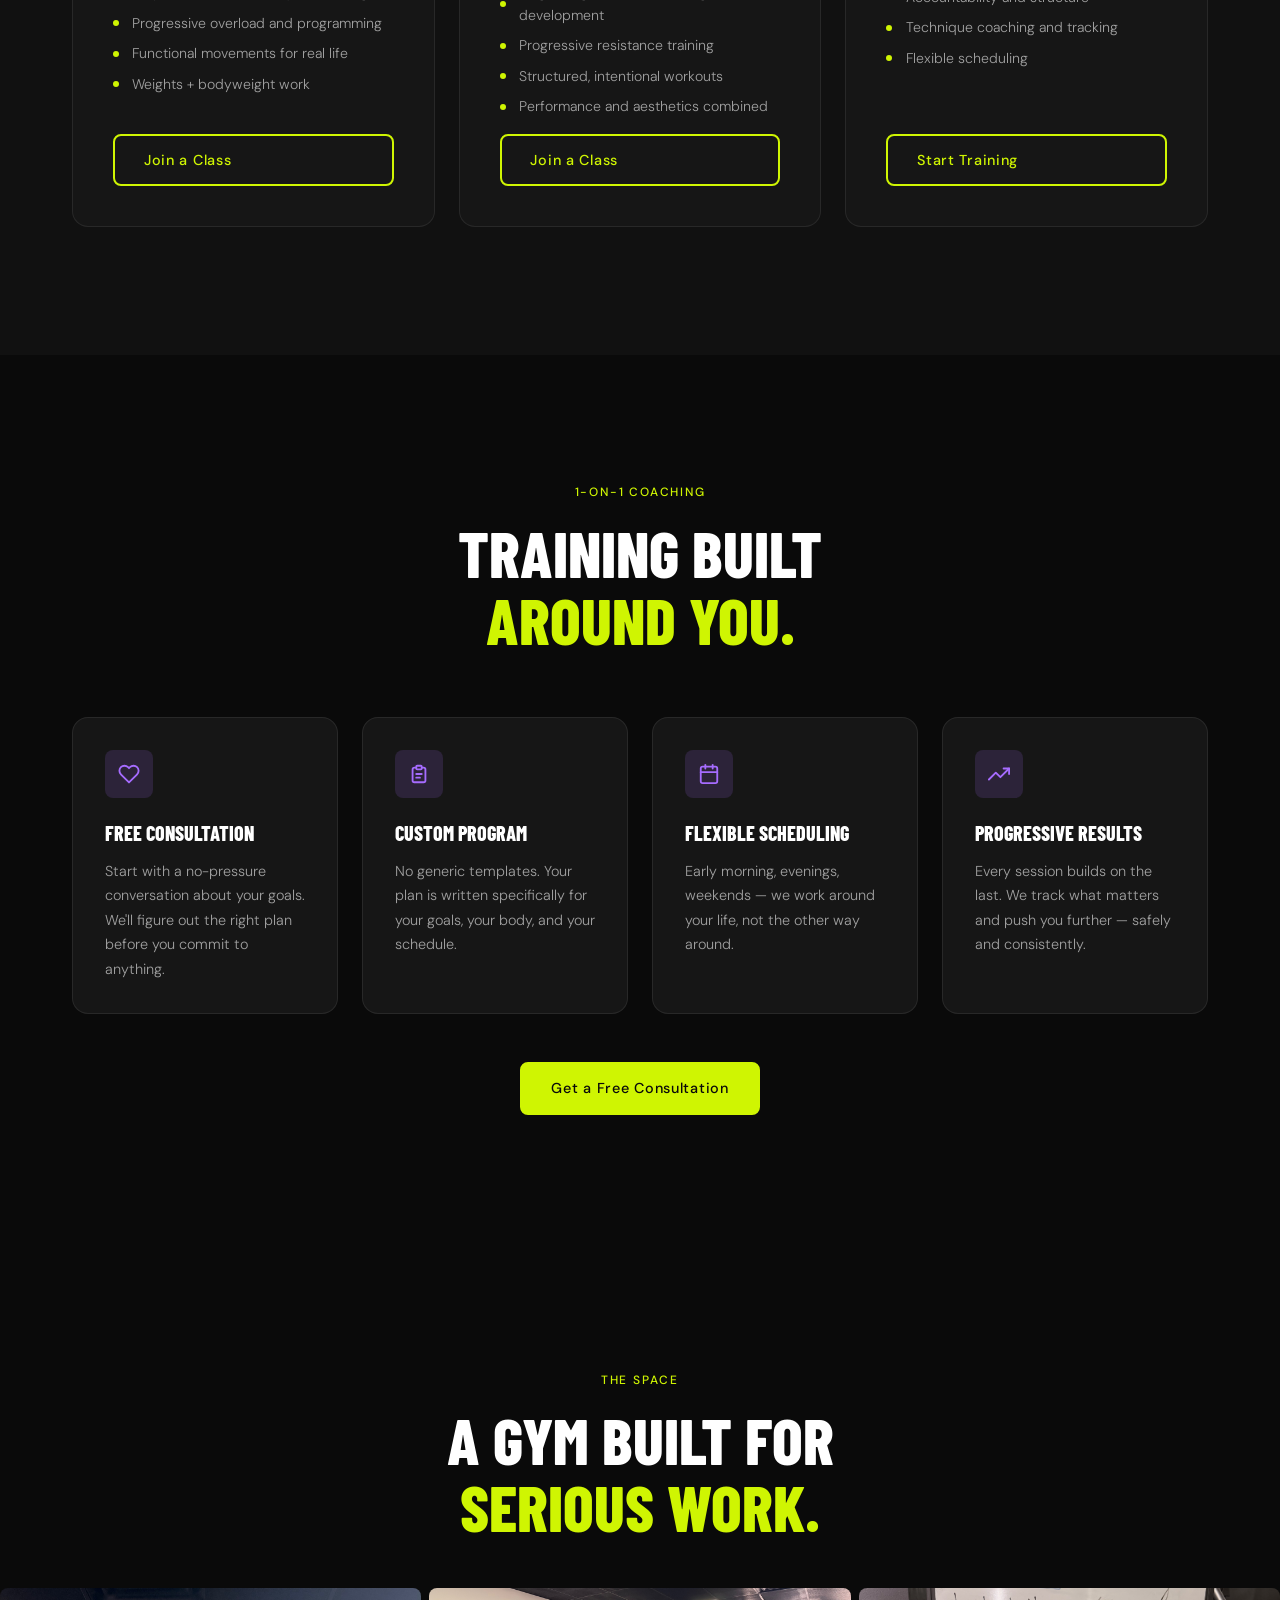
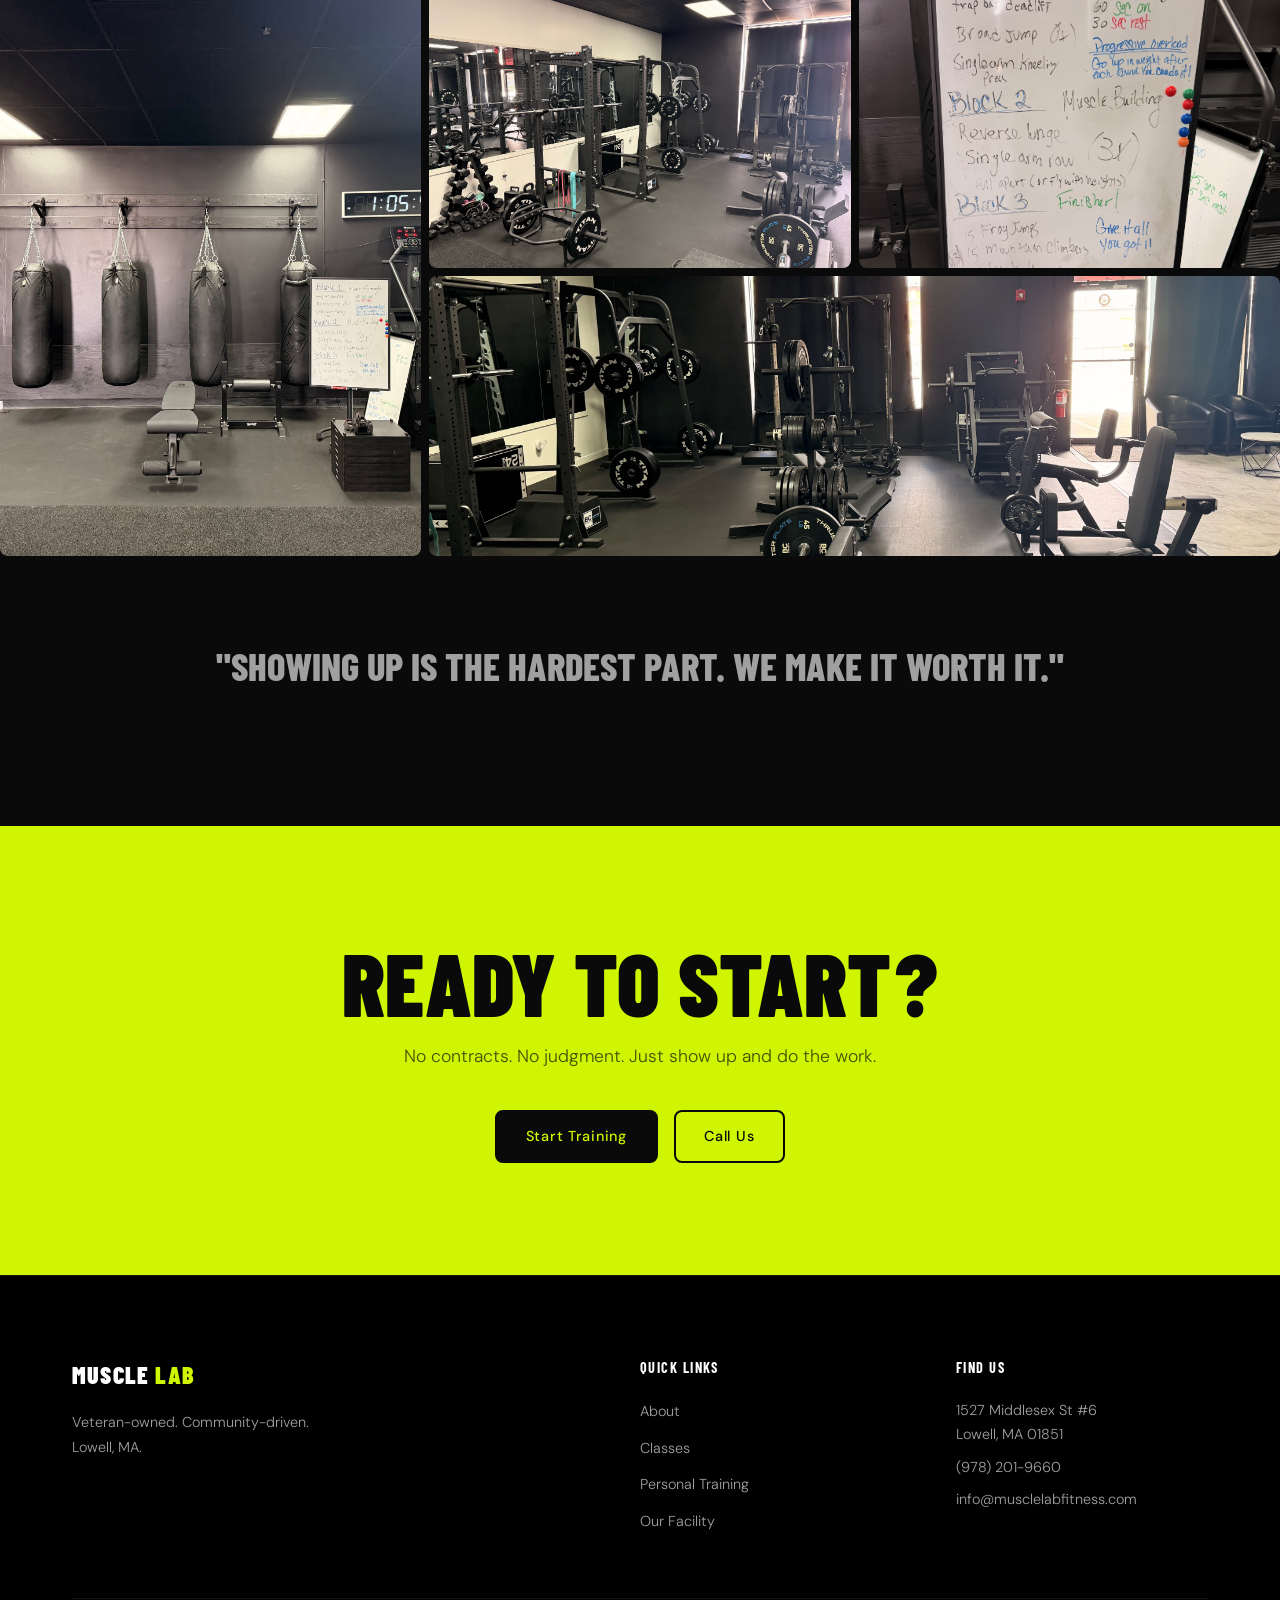
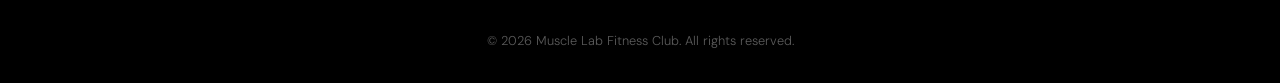
==== commit fbcf530d: "adding new logo to nav" ====
--- a/index.html
+++ b/index.html
@@ -19,7 +19,7 @@
   <!-- ========== NAVIGATION ========== -->
   <nav class="nav" id="nav">
     <div class="nav-inner">
-      <a href="#" class="nav-logo"><img src="images/Logo.png" alt="Muscle Lab Fitness Club" class="nav-logo-img" /></a>
+      <a href="#" class="nav-logo"><img src="images/logo3.png" alt="Muscle Lab Fitness Club" class="nav-logo-img" /></a>
 
       <ul class="nav-links">
         <li><a href="#about">About</a></li>
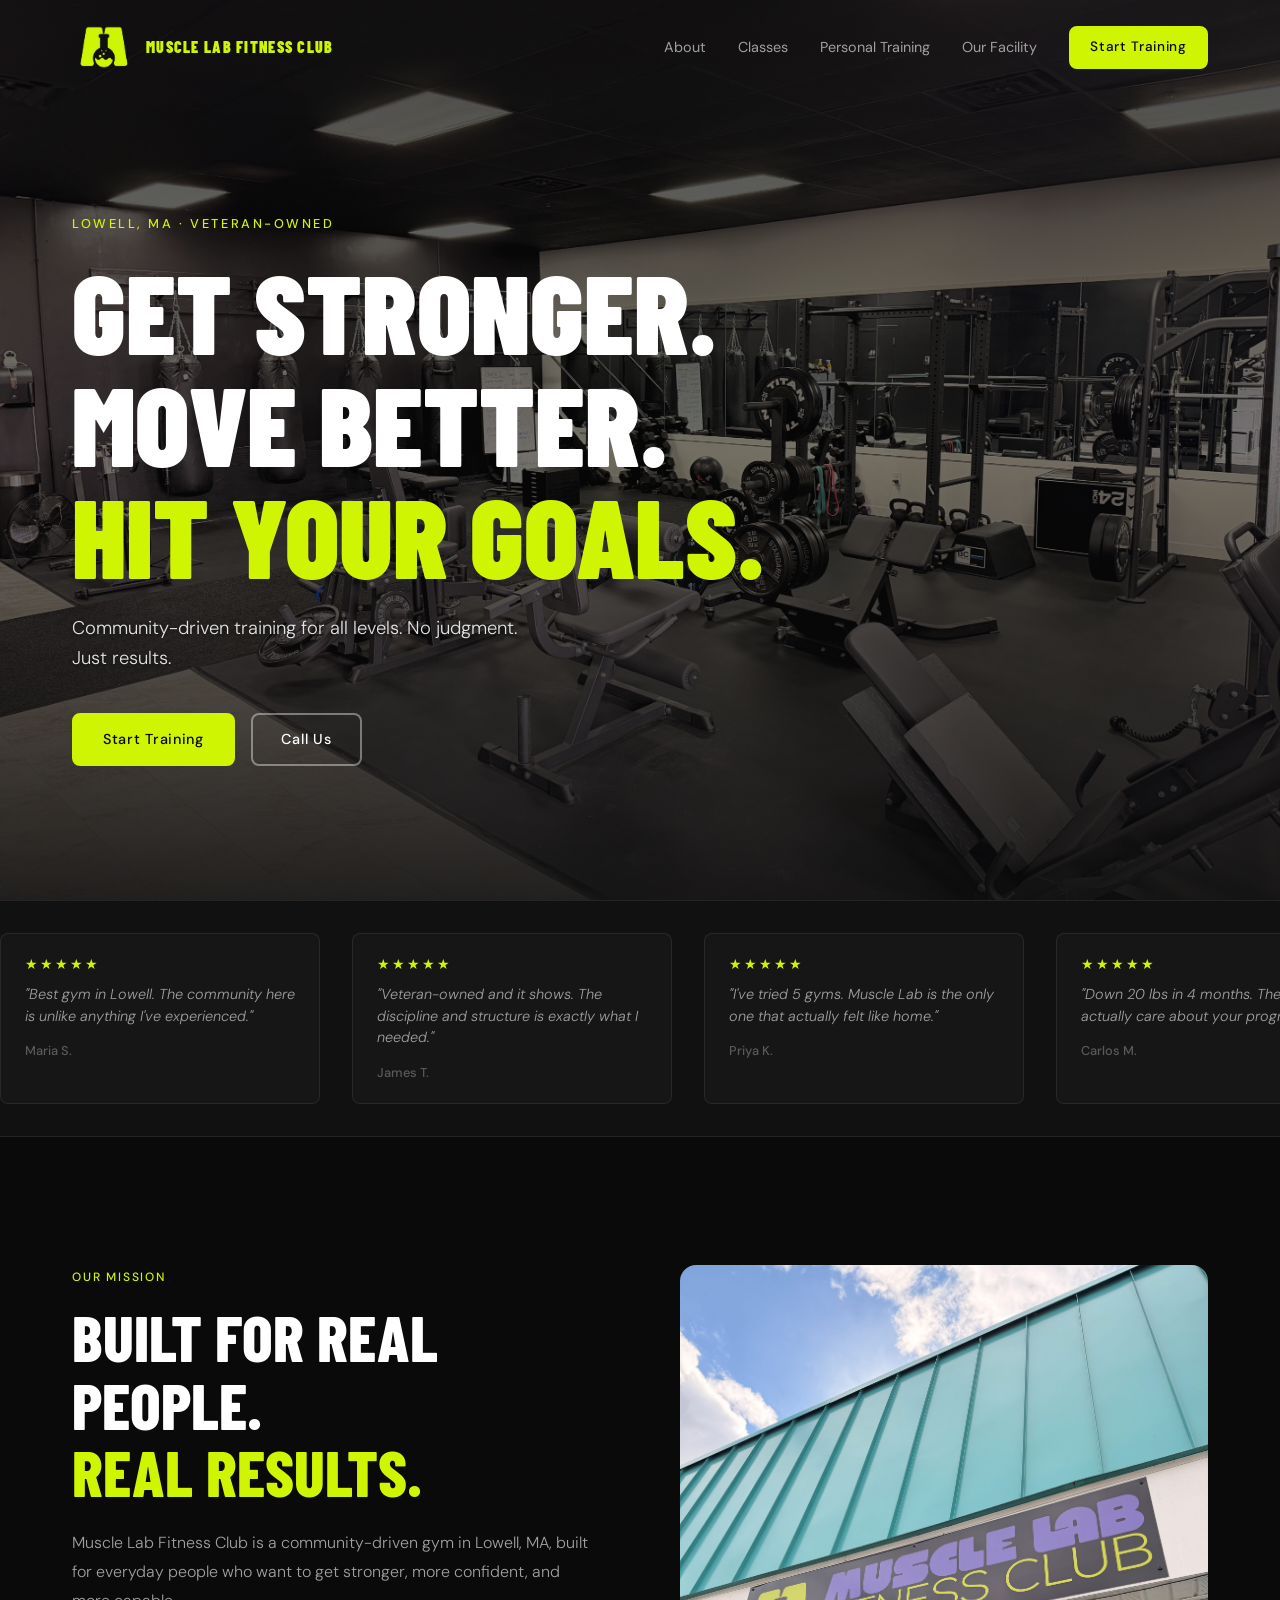
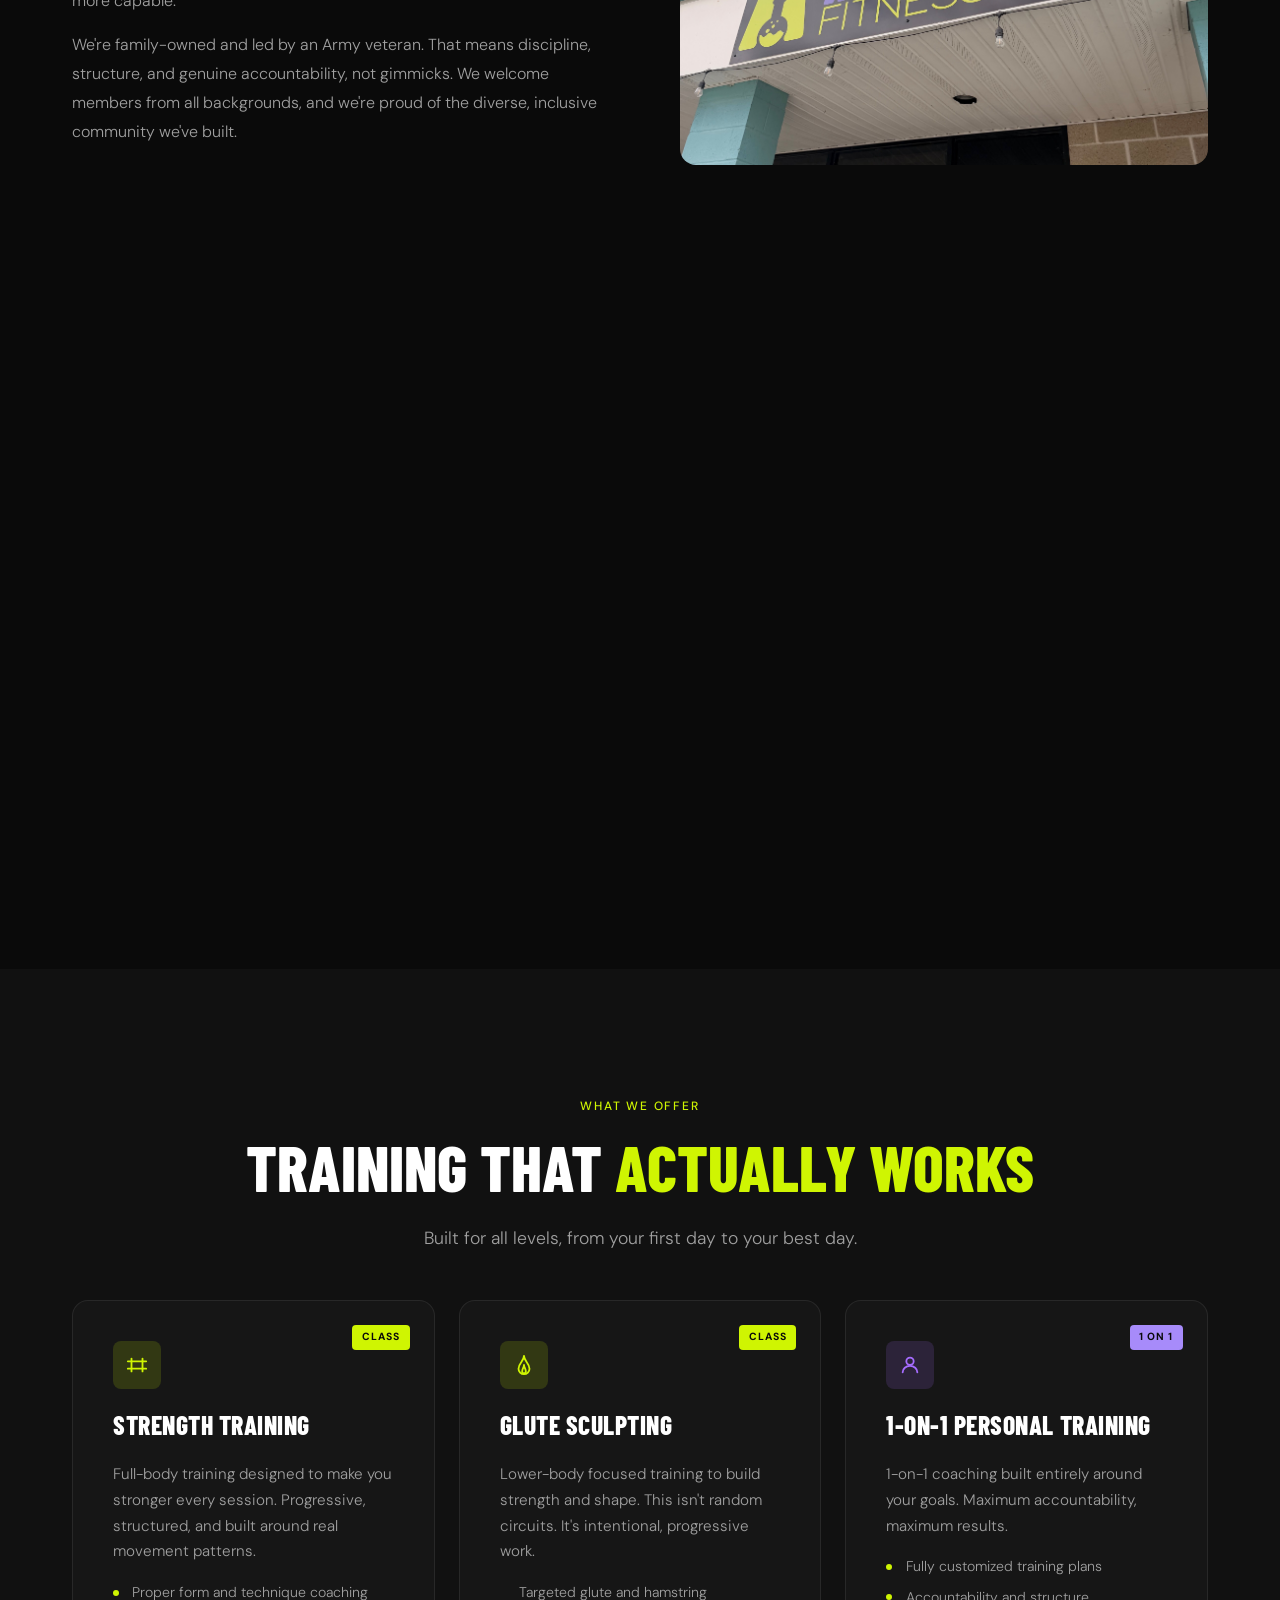
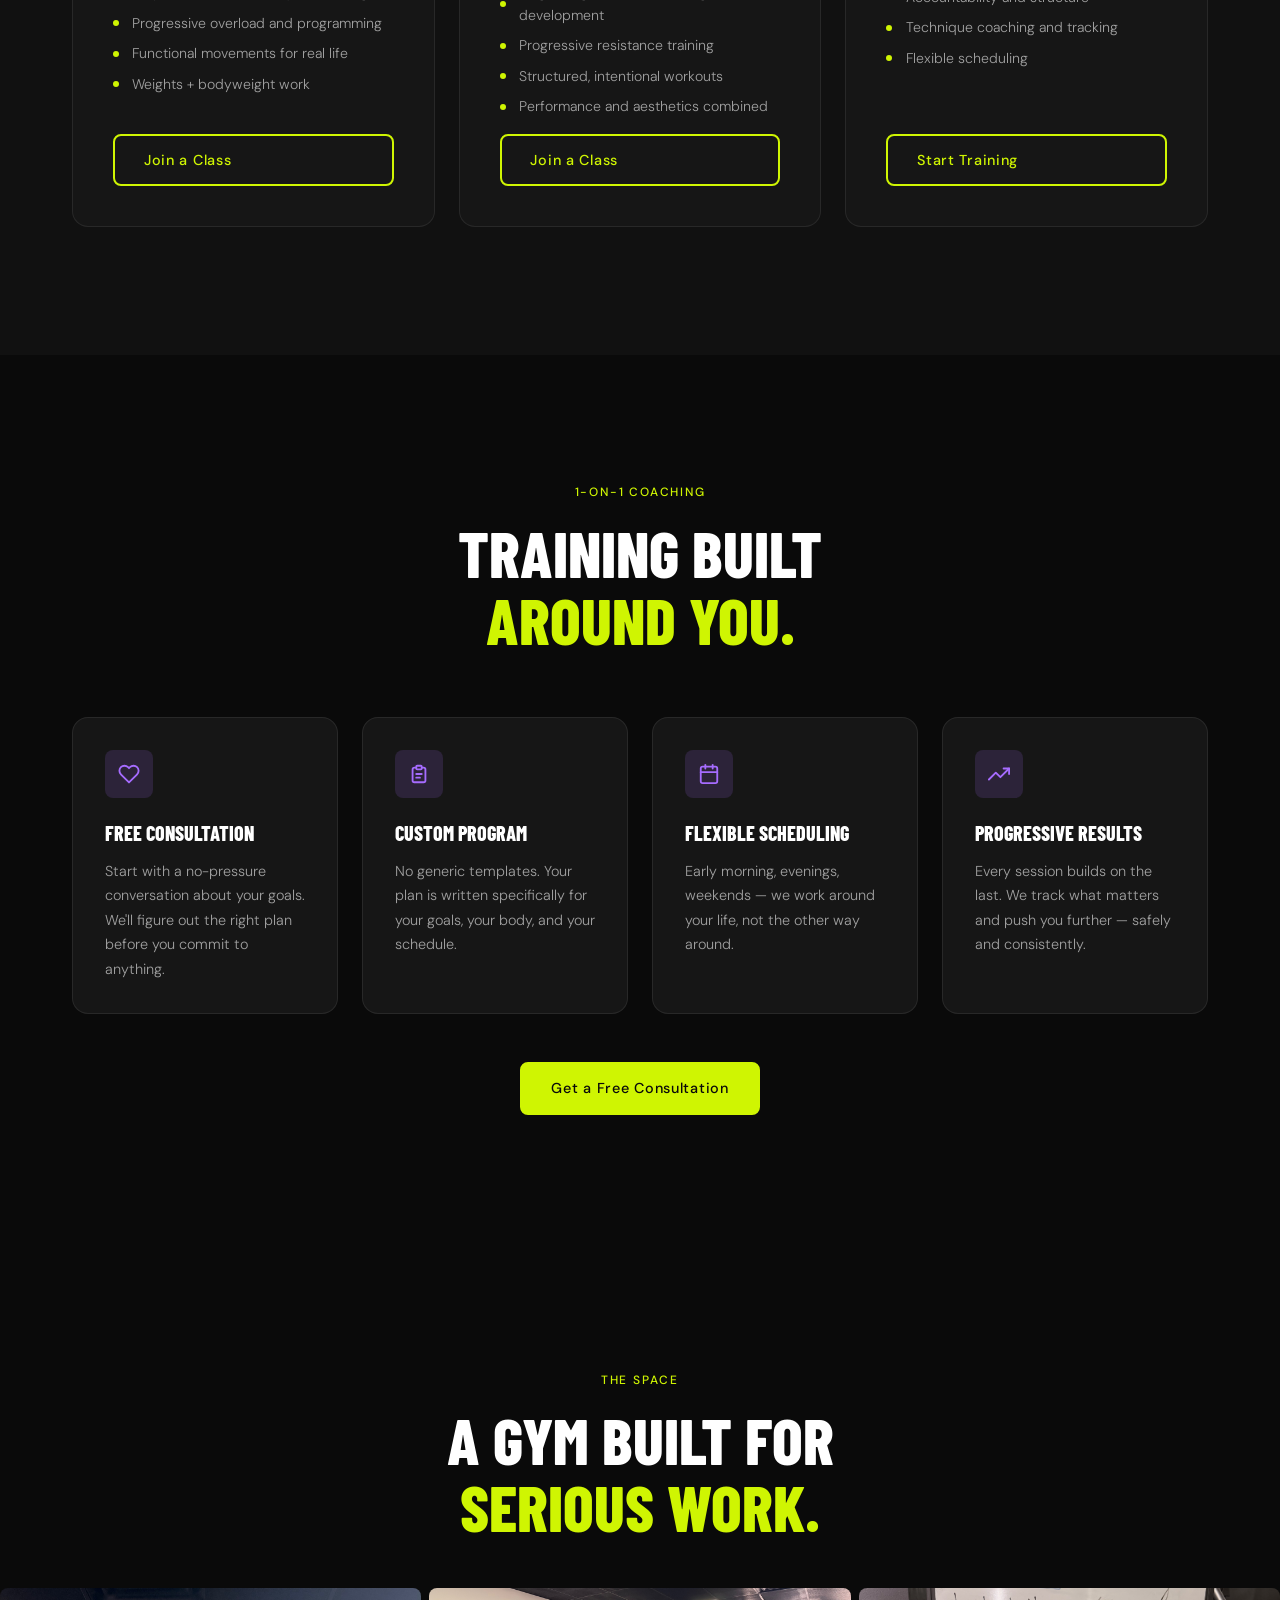
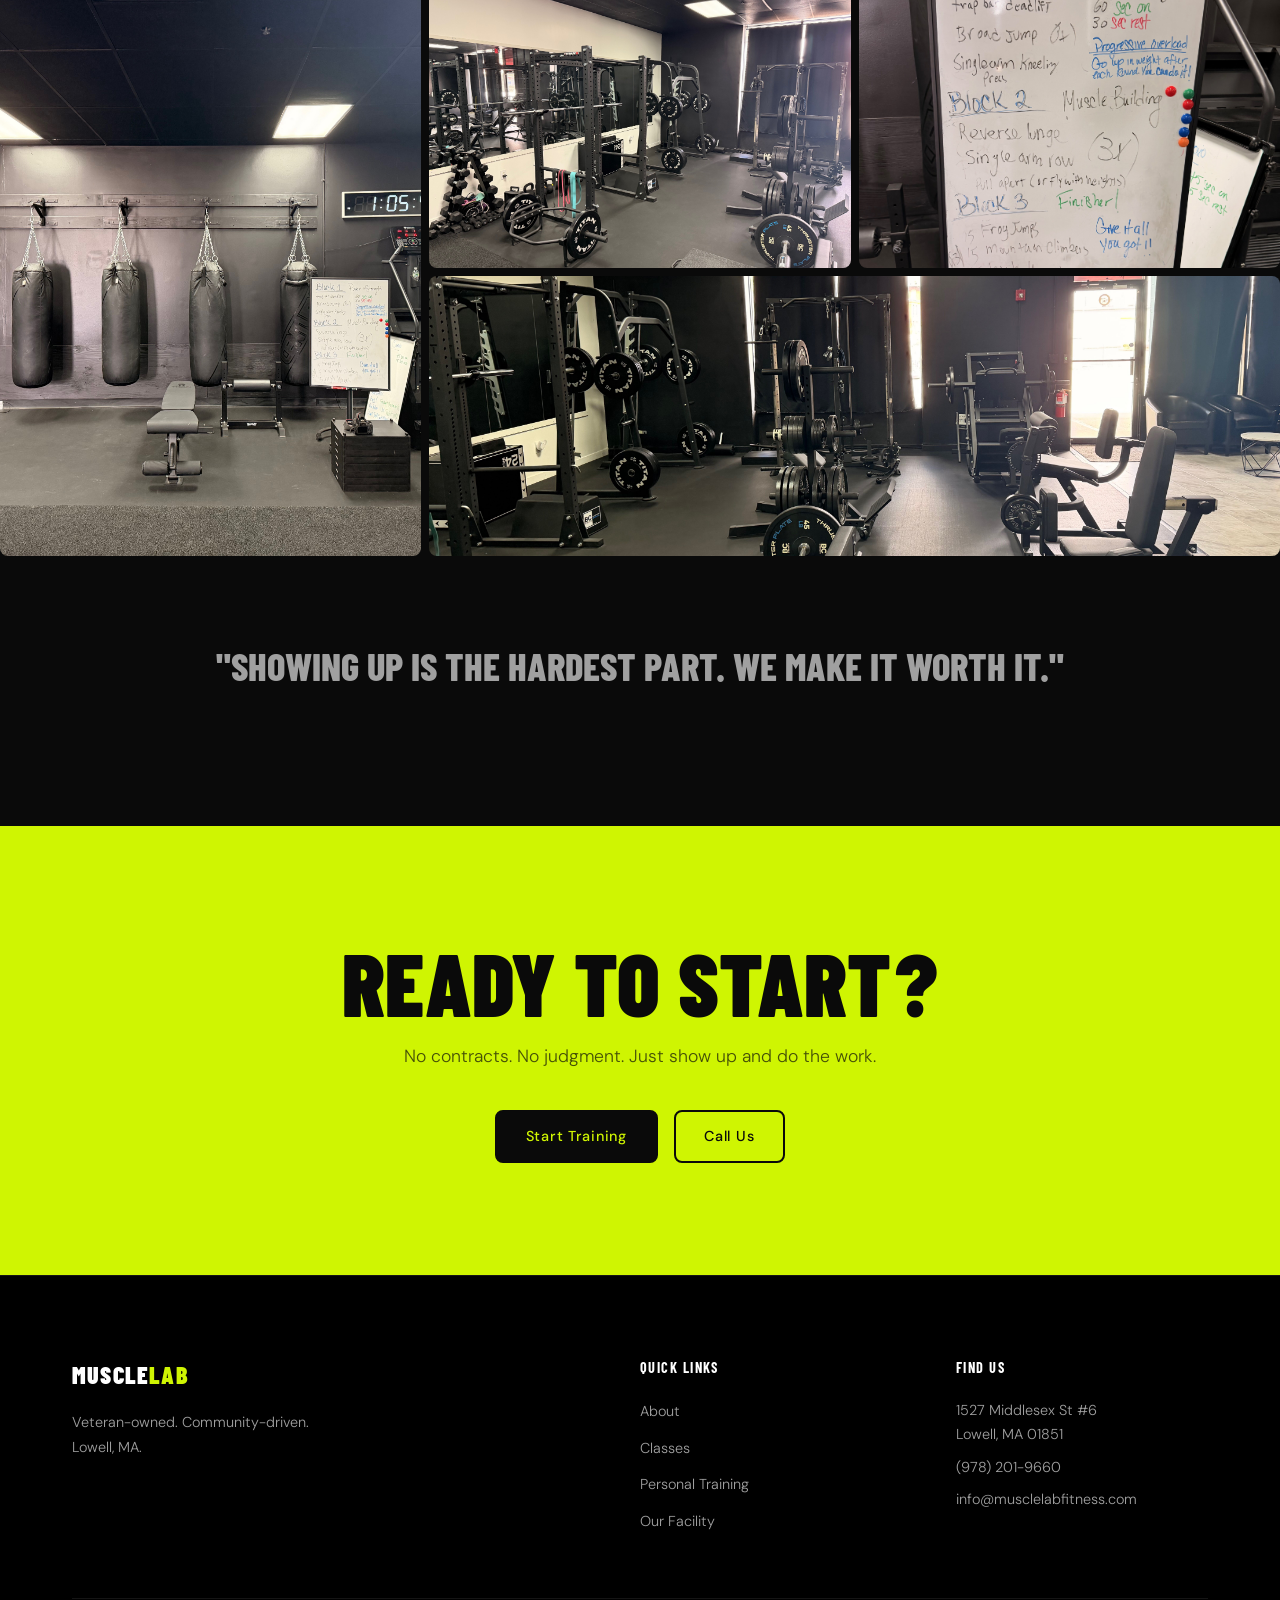
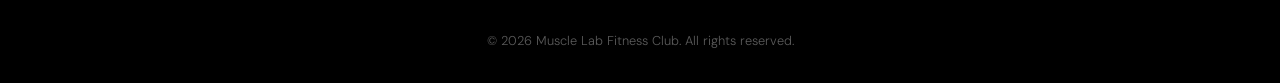
==== commit 9442a1fc: "updating header style" ====
--- a/index.html
+++ b/index.html
@@ -19,7 +19,7 @@
   <!-- ========== NAVIGATION ========== -->
   <nav class="nav" id="nav">
     <div class="nav-inner">
-      <a href="#" class="nav-logo"><img src="images/logo3.png" alt="Muscle Lab Fitness Club" class="nav-logo-img" /></a>
+      <a href="#" class="nav-logo"><img src="images/logo3.png" alt="Muscle Lab Fitness Club" class="nav-logo-img" /><span class="nav-logo-name">MUSCLE LAB FITNESS CLUB</span></a>
 
       <ul class="nav-links">
         <li><a href="#about">About</a></li>
--- a/style.css
+++ b/style.css
@@ -275,6 +275,8 @@
   text-transform: uppercase;
   letter-spacing: 0.05em;
   flex-shrink: 0;
+  display: flex;
+  align-items: center;
 }
 .nav-logo span {
   color: var(--accent-green);
@@ -283,6 +285,15 @@
   height: 56px;
   width: auto;
   display: block;
+}
+.nav-logo-name {
+  font-family: var(--font-headline);
+  font-size: 1rem;
+  font-weight: 900;
+  letter-spacing: 0.08em;
+  color: var(--white);
+  white-space: nowrap;
+  margin-left: 0.6rem;
 }
 
 /* Desktop links */
@@ -985,6 +996,11 @@
   .nav-logo-img {
     height: 32px; /* slightly smaller on mobile */
   }
+  .nav-logo-name {
+    font-size: 0.65rem; /* shrink text to fit mobile nav */
+    letter-spacing: 0.04em;
+    margin-left: 0.4rem;
+  }
 
   /* Reduce section padding on mobile */
   .about,
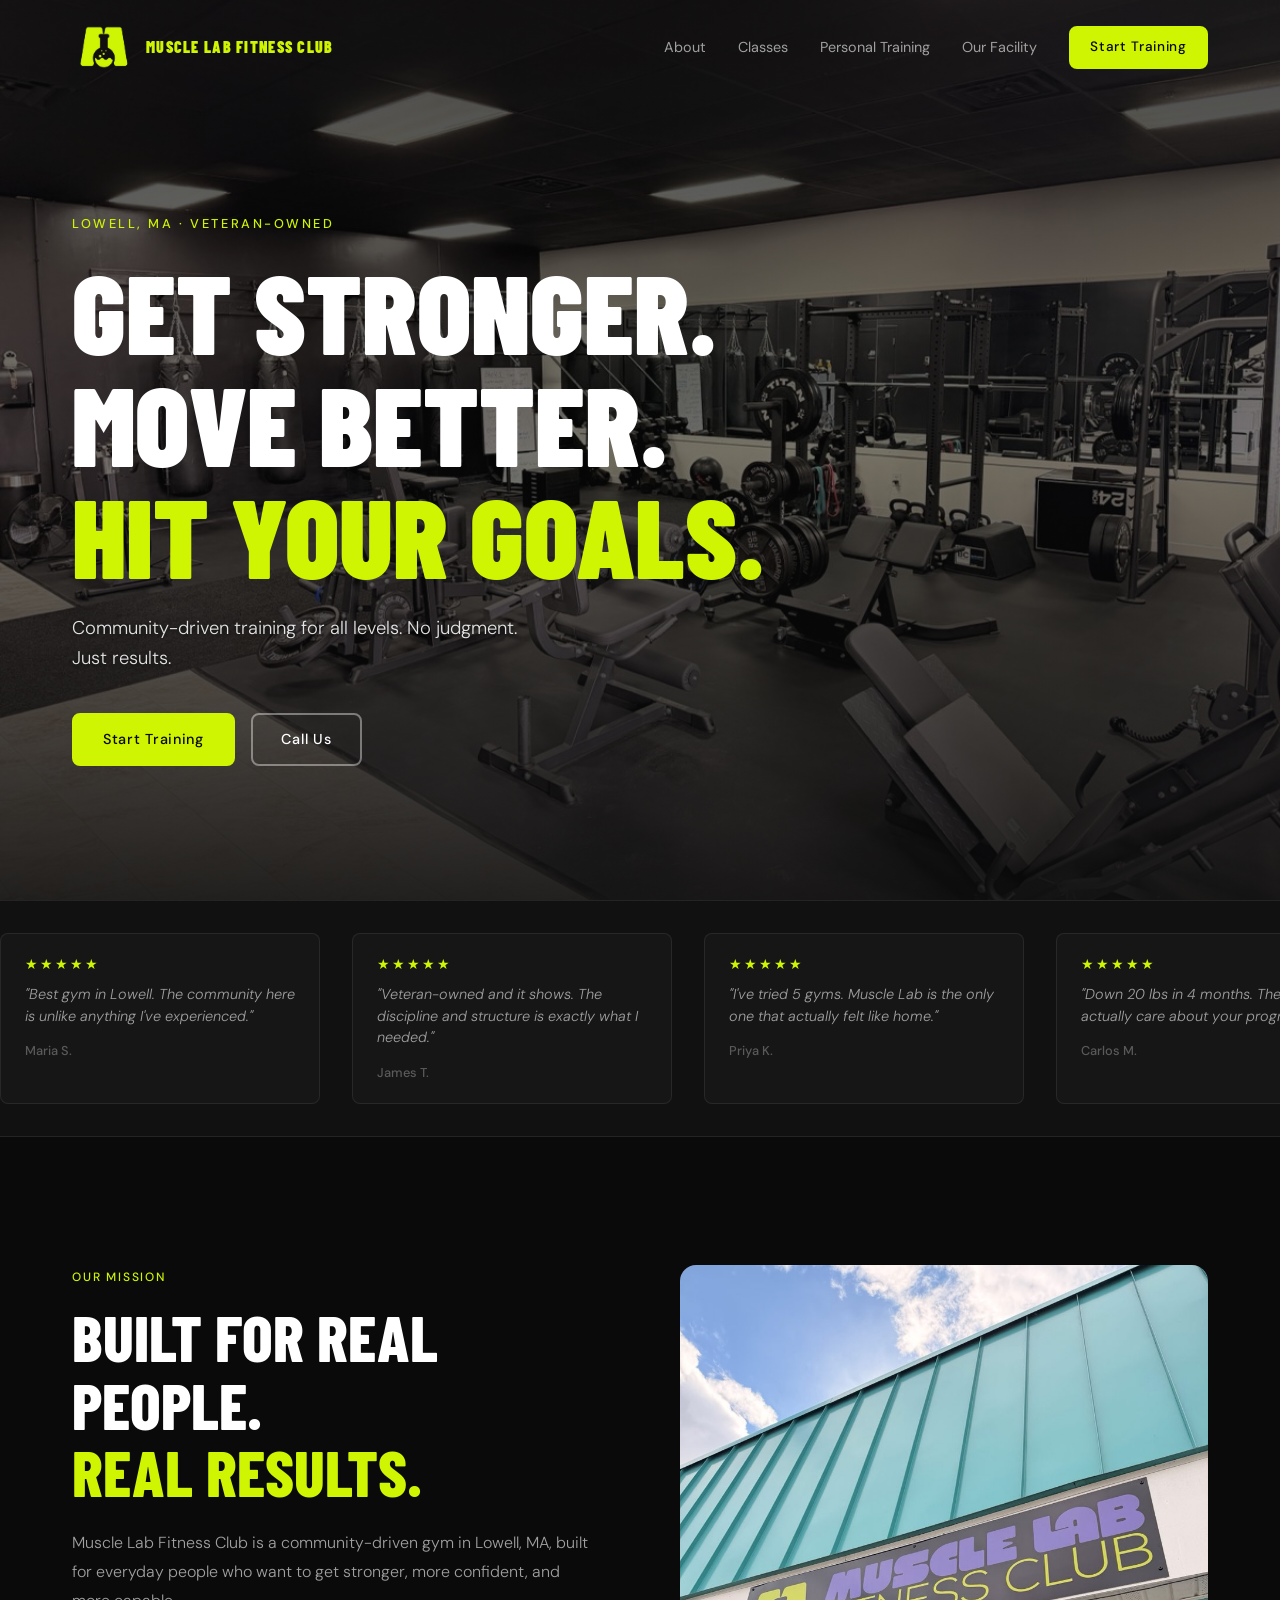
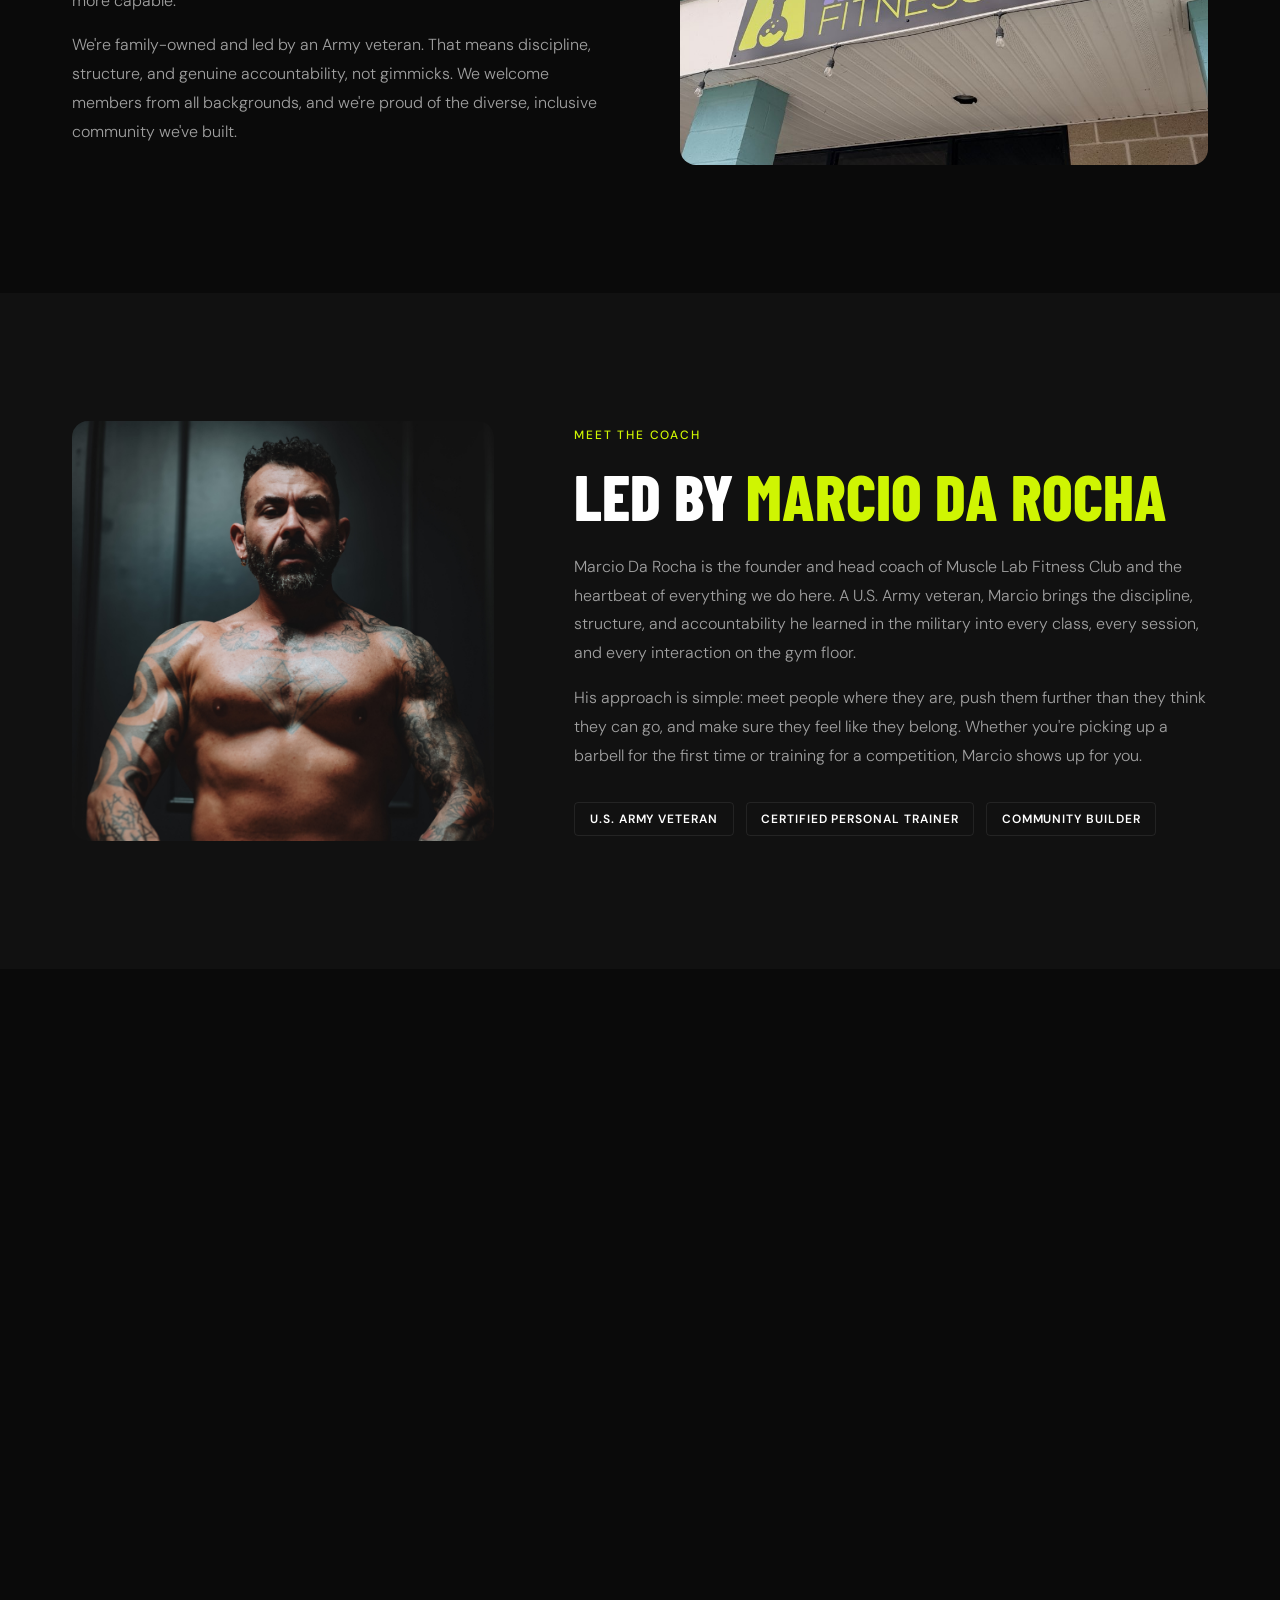
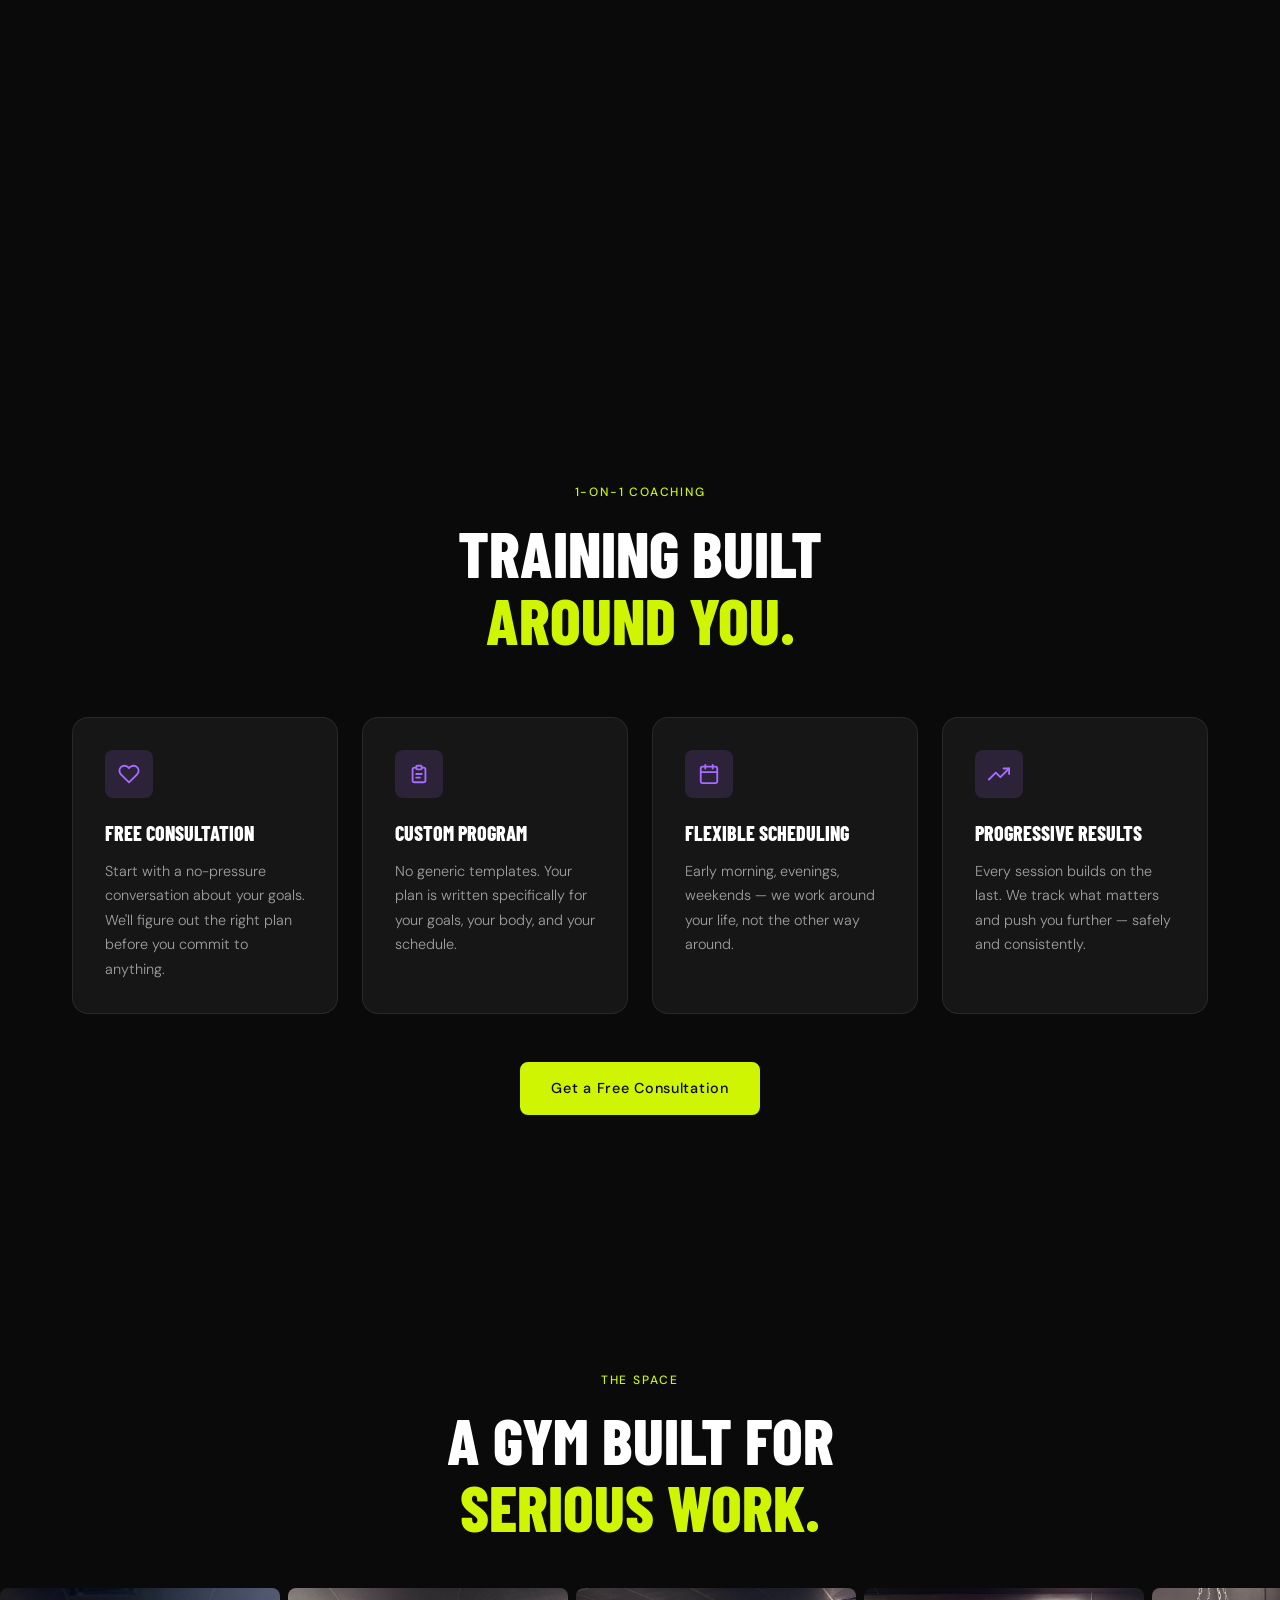
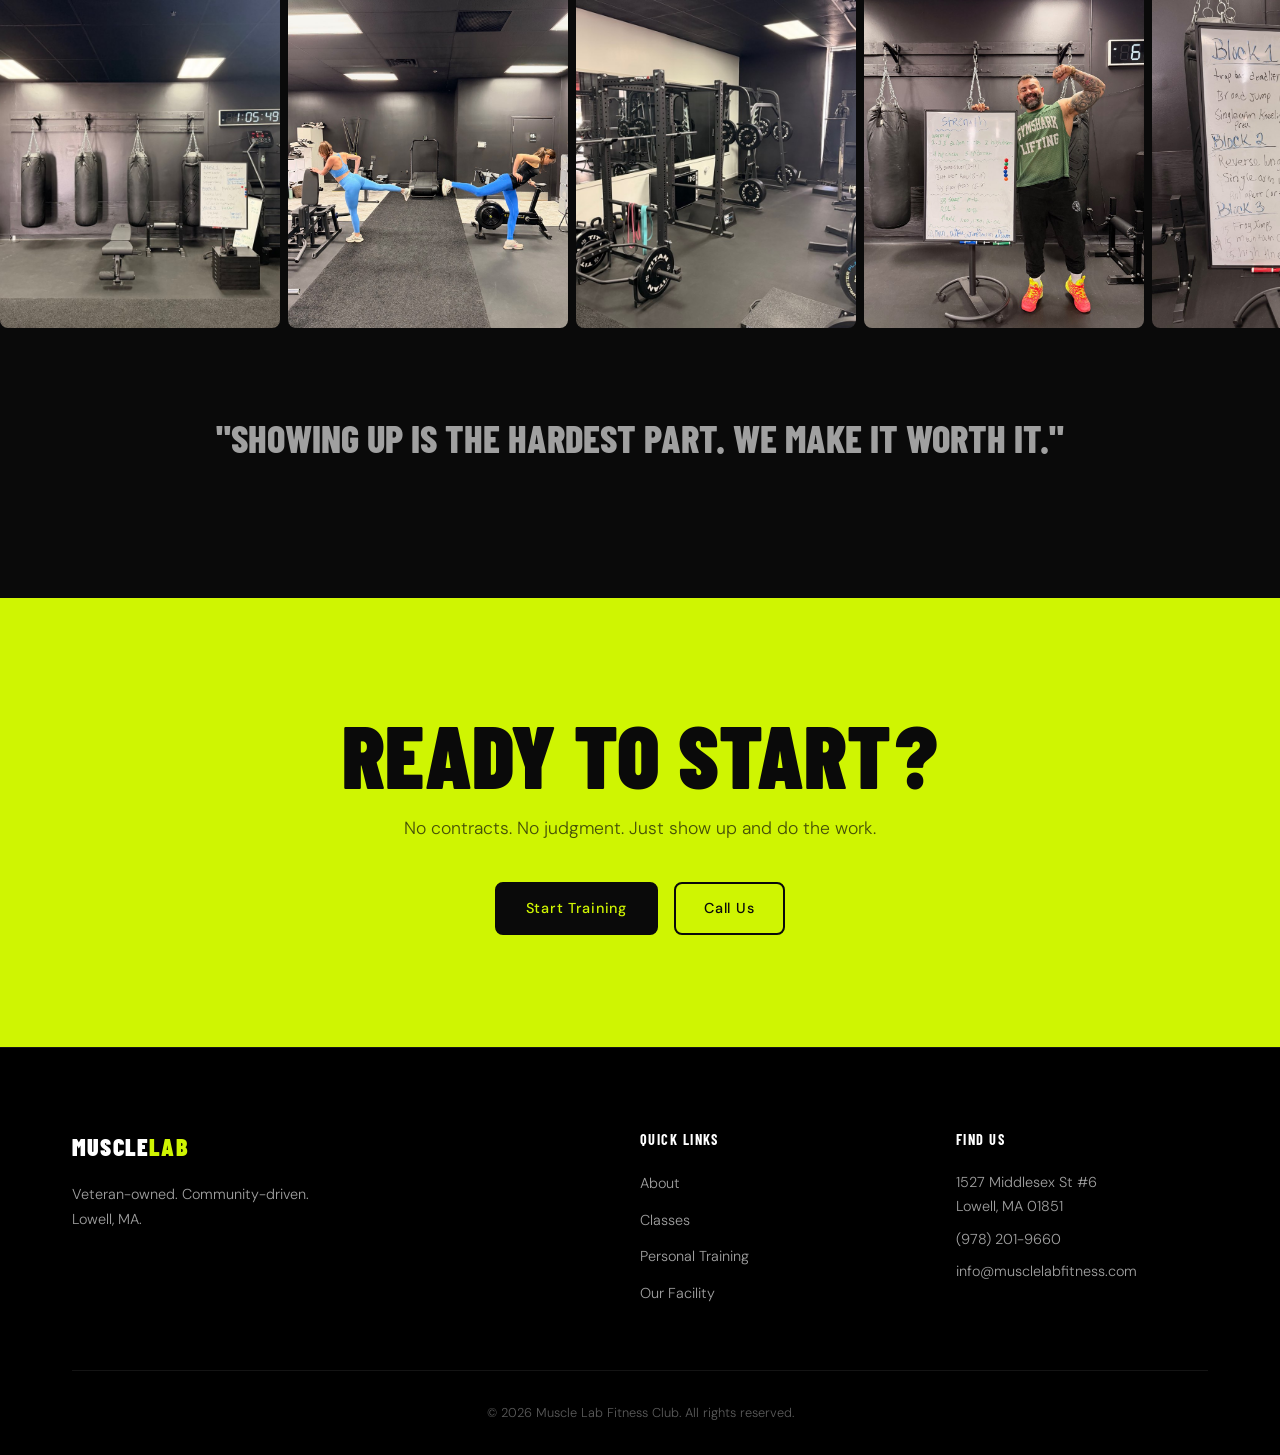
==== commit 8e059454: "adding the carousel" ====
--- a/index.html
+++ b/index.html
@@ -312,18 +312,34 @@
       <h2 class="section-headline text-center">A Gym Built for<br /><span class="text-green">Serious Work.</span></h2>
     </div>
 
-    <div class="gallery-grid">
-      <div class="gallery-item gallery-item--tall">
-        <img src="images/IMG_0097.jpeg" alt="Muscle Lab punching bags and training area" />
-      </div>
-      <div class="gallery-item">
-        <img src="images/IMG_0101.jpeg" alt="Squat racks and dumbbells at Muscle Lab" />
-      </div>
-      <div class="gallery-item">
-        <img src="images/IMG_0094.jpeg" alt="Workout programming whiteboard at Muscle Lab" />
-      </div>
-      <div class="gallery-item gallery-item--wide">
-        <img src="images/IMG_0102.jpeg" alt="Barbell and strength training equipment at Muscle Lab" />
+    <div class="gallery-carousel">
+      <!-- Two identical sets — second set makes the loop seamless -->
+      <div class="gallery-track">
+        <div class="gallery-item"><img src="images/IMG_0097.jpeg" alt="Muscle Lab training area" /></div>
+        <div class="gallery-item"><img src="images/IMG_0245.jpeg" alt="Muscle Lab gym floor" /></div>
+        <div class="gallery-item"><img src="images/IMG_0101.jpeg" alt="Squat racks and dumbbells" /></div>
+        <div class="gallery-item"><img src="images/IMG_0266.jpeg" alt="Muscle Lab equipment" /></div>
+        <div class="gallery-item"><img src="images/IMG_0094.jpeg" alt="Workout programming whiteboard" /></div>
+        <div class="gallery-item"><img src="images/IMG_0252.jpeg" alt="Muscle Lab facility" /></div>
+        <div class="gallery-item"><img src="images/IMG_0102.jpeg" alt="Barbell and strength training" /></div>
+        <div class="gallery-item"><img src="images/IMG_0246.jpeg" alt="Muscle Lab training space" /></div>
+        <div class="gallery-item"><img src="images/IMG_0269.jpeg" alt="Muscle Lab gym" /></div>
+        <div class="gallery-item"><img src="images/IMG_0095.jpeg" alt="Muscle Lab weights area" /></div>
+        <div class="gallery-item"><img src="images/IMG_0258 (1).jpeg" alt="Muscle Lab fitness club" /></div>
+        <div class="gallery-item"><img src="images/IMG_0096.jpeg" alt="Muscle Lab cardio area" /></div>
+        <!-- Duplicate set for seamless loop -->
+        <div class="gallery-item"><img src="images/IMG_0097.jpeg" alt="Muscle Lab training area" /></div>
+        <div class="gallery-item"><img src="images/IMG_0245.jpeg" alt="Muscle Lab gym floor" /></div>
+        <div class="gallery-item"><img src="images/IMG_0101.jpeg" alt="Squat racks and dumbbells" /></div>
+        <div class="gallery-item"><img src="images/IMG_0266.jpeg" alt="Muscle Lab equipment" /></div>
+        <div class="gallery-item"><img src="images/IMG_0094.jpeg" alt="Workout programming whiteboard" /></div>
+        <div class="gallery-item"><img src="images/IMG_0252.jpeg" alt="Muscle Lab facility" /></div>
+        <div class="gallery-item"><img src="images/IMG_0102.jpeg" alt="Barbell and strength training" /></div>
+        <div class="gallery-item"><img src="images/IMG_0246.jpeg" alt="Muscle Lab training space" /></div>
+        <div class="gallery-item"><img src="images/IMG_0269.jpeg" alt="Muscle Lab gym" /></div>
+        <div class="gallery-item"><img src="images/IMG_0095.jpeg" alt="Muscle Lab weights area" /></div>
+        <div class="gallery-item"><img src="images/IMG_0258 (1).jpeg" alt="Muscle Lab fitness club" /></div>
+        <div class="gallery-item"><img src="images/IMG_0096.jpeg" alt="Muscle Lab cardio area" /></div>
       </div>
     </div>
 
--- a/style.css
+++ b/style.css
@@ -803,27 +803,32 @@
   padding: 8rem 0 4rem;
 }
 
-.gallery-grid {
-  display: grid;
-  grid-template-columns: 1fr 1fr 1fr;
-  grid-template-rows: 280px 280px;
+/* Auto-scrolling carousel */
+.gallery-carousel {
+  overflow: hidden; /* clip the track as it scrolls */
+  margin: 3rem 0;
+}
+
+.gallery-track {
+  display: flex;
   gap: 0.5rem;
-  margin: 3rem 0;
-}
-
-/* Tall left photo spans 2 rows */
-.gallery-item--tall {
-  grid-row: span 2;
-}
-
-/* Wide bottom photo spans 2 columns */
-.gallery-item--wide {
-  grid-column: span 2;
+  width: max-content;
+  /* scroll the full width of one set (12 items × (280px + 0.5rem gap)) */
+  animation: gallery-scroll 40s linear infinite;
+}
+
+
+@keyframes gallery-scroll {
+  0%   { transform: translateX(0); }
+  100% { transform: translateX(-50%); } /* -50% = exactly one set, loops perfectly */
 }
 
 .gallery-item {
   overflow: hidden;
   border-radius: var(--radius);
+  height: 340px;
+  width: 280px;
+  flex-shrink: 0;
 }
 
 .gallery-item .image-placeholder {
@@ -1060,17 +1065,10 @@
     margin: 3rem auto 0;
   }
 
-  /* Gallery — 2 columns, explicit row height so images don't collapse */
-  .gallery-grid {
-    grid-template-columns: 1fr 1fr;
-    grid-template-rows: none;
-    grid-auto-rows: 220px;
-  }
-  .gallery-item--tall {
-    grid-row: span 1;
-  }
-  .gallery-item--wide {
-    grid-column: span 2;
+  /* Gallery — smaller cards on tablet */
+  .gallery-item {
+    height: 260px;
+    width: 210px;
   }
 
   /* Footer */
@@ -1156,14 +1154,10 @@
   }
 
   /* Gallery: single column on small phones */
-  .gallery-grid {
-    grid-template-columns: 1fr;
-    grid-auto-rows: 240px;
-  }
-  .gallery-item--wide,
-  .gallery-item--tall {
-    grid-column: span 1;
-    grid-row: span 1;
+  /* Gallery — smaller cards on mobile */
+  .gallery-item {
+    height: 220px;
+    width: 180px;
   }
 
   /* Ticker cards — shrink from 320px so they don't crowd small screens */
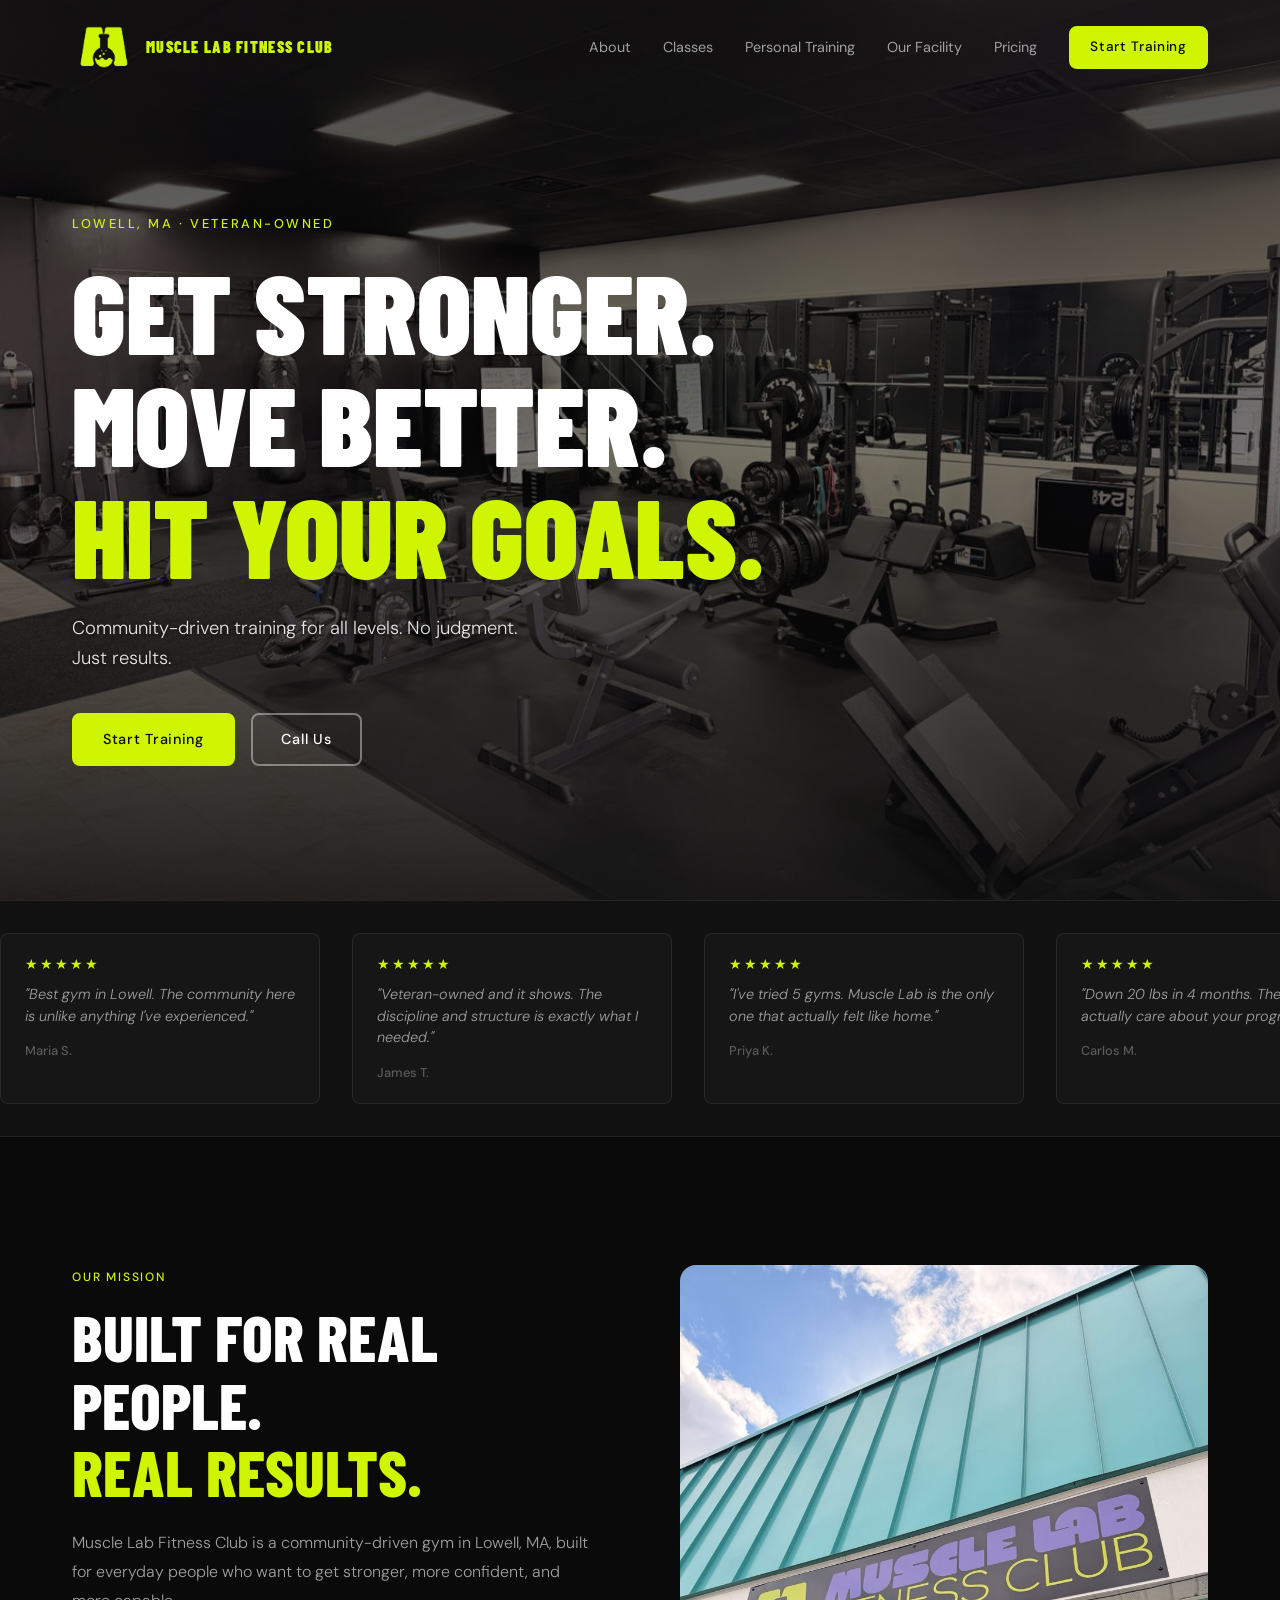
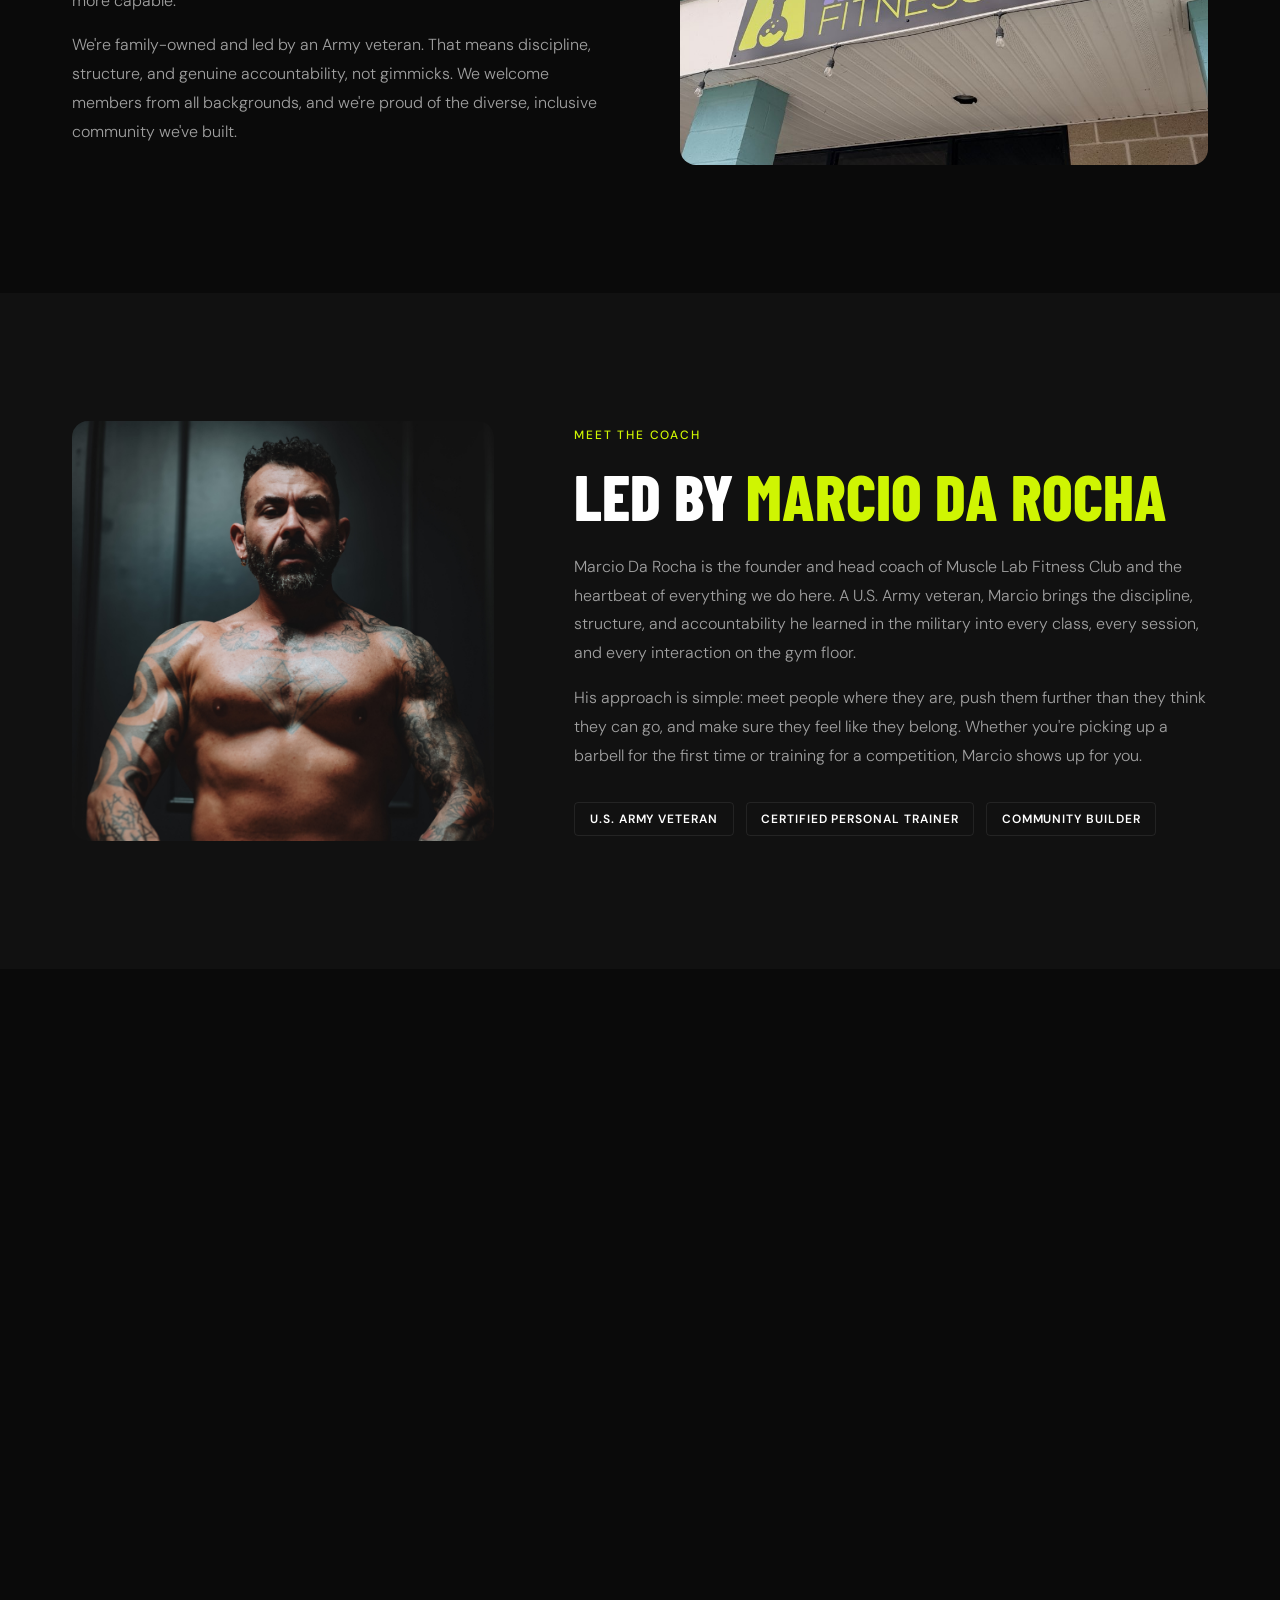
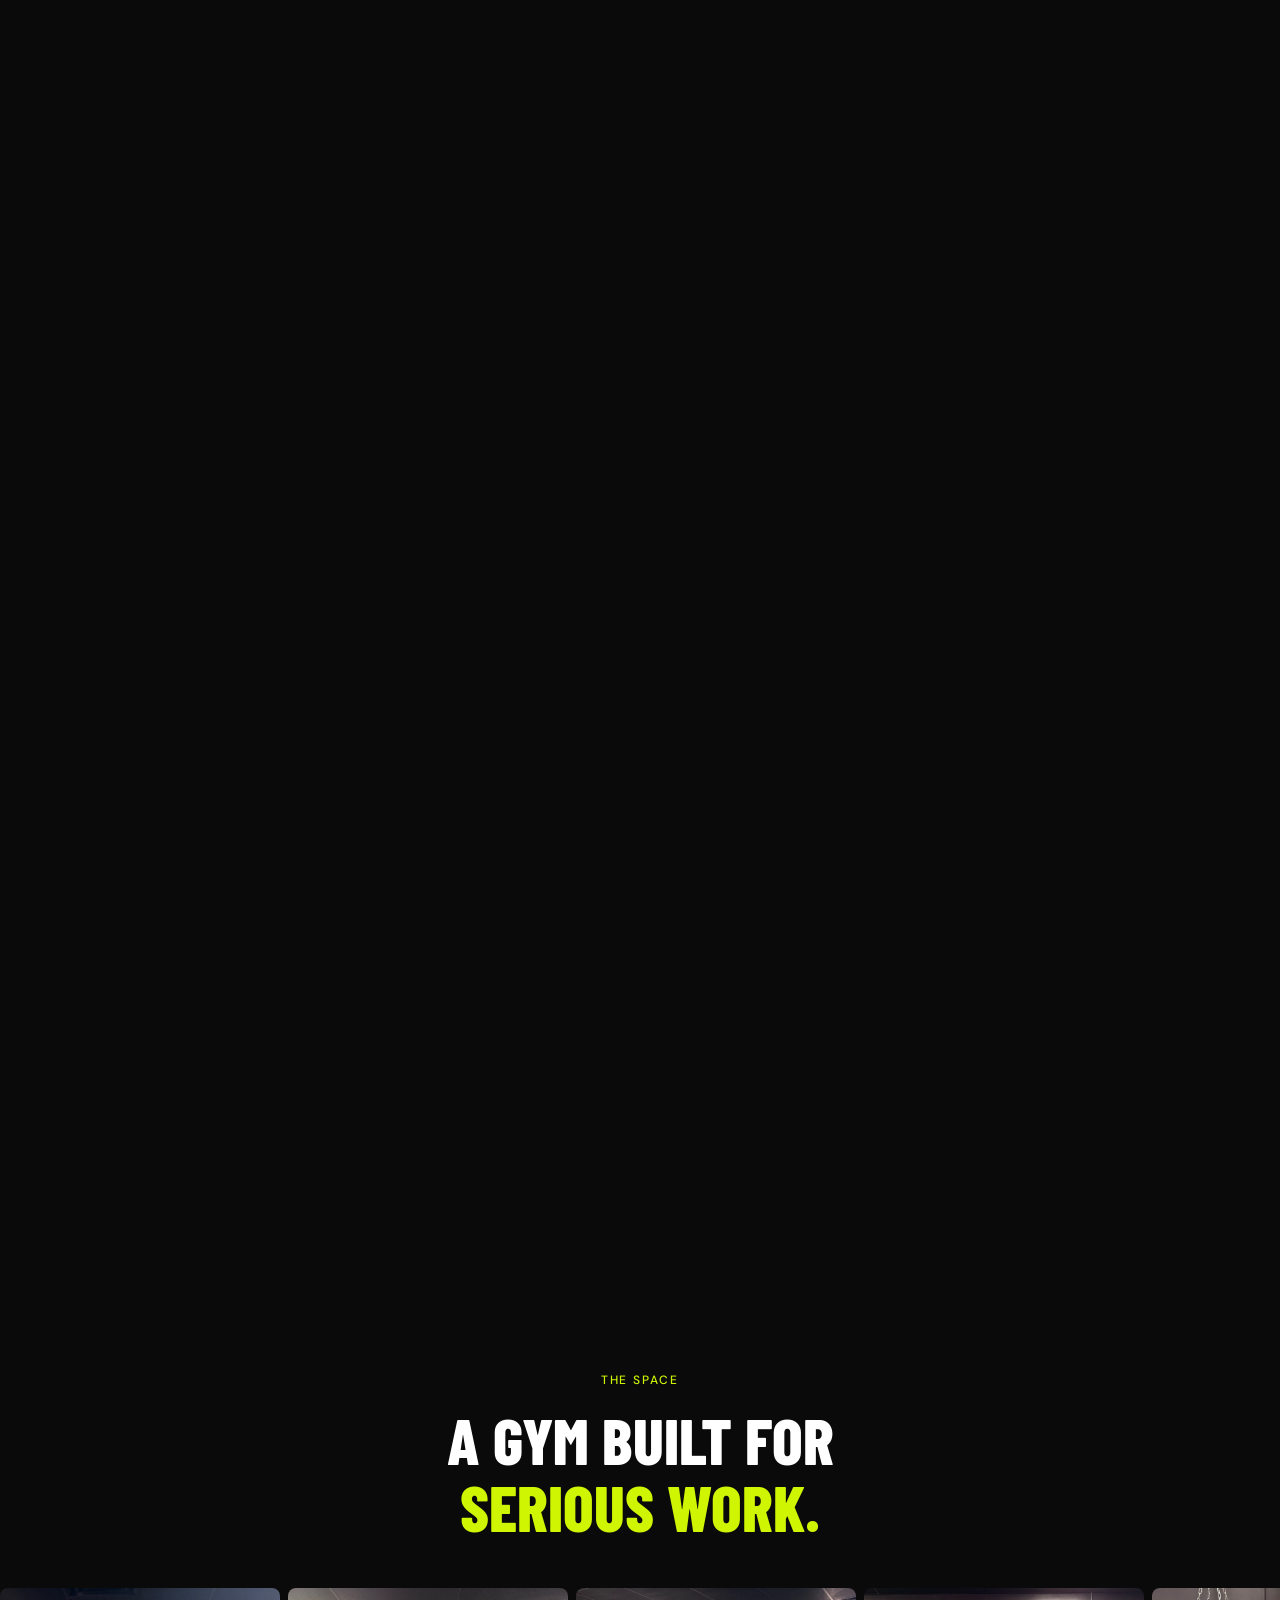
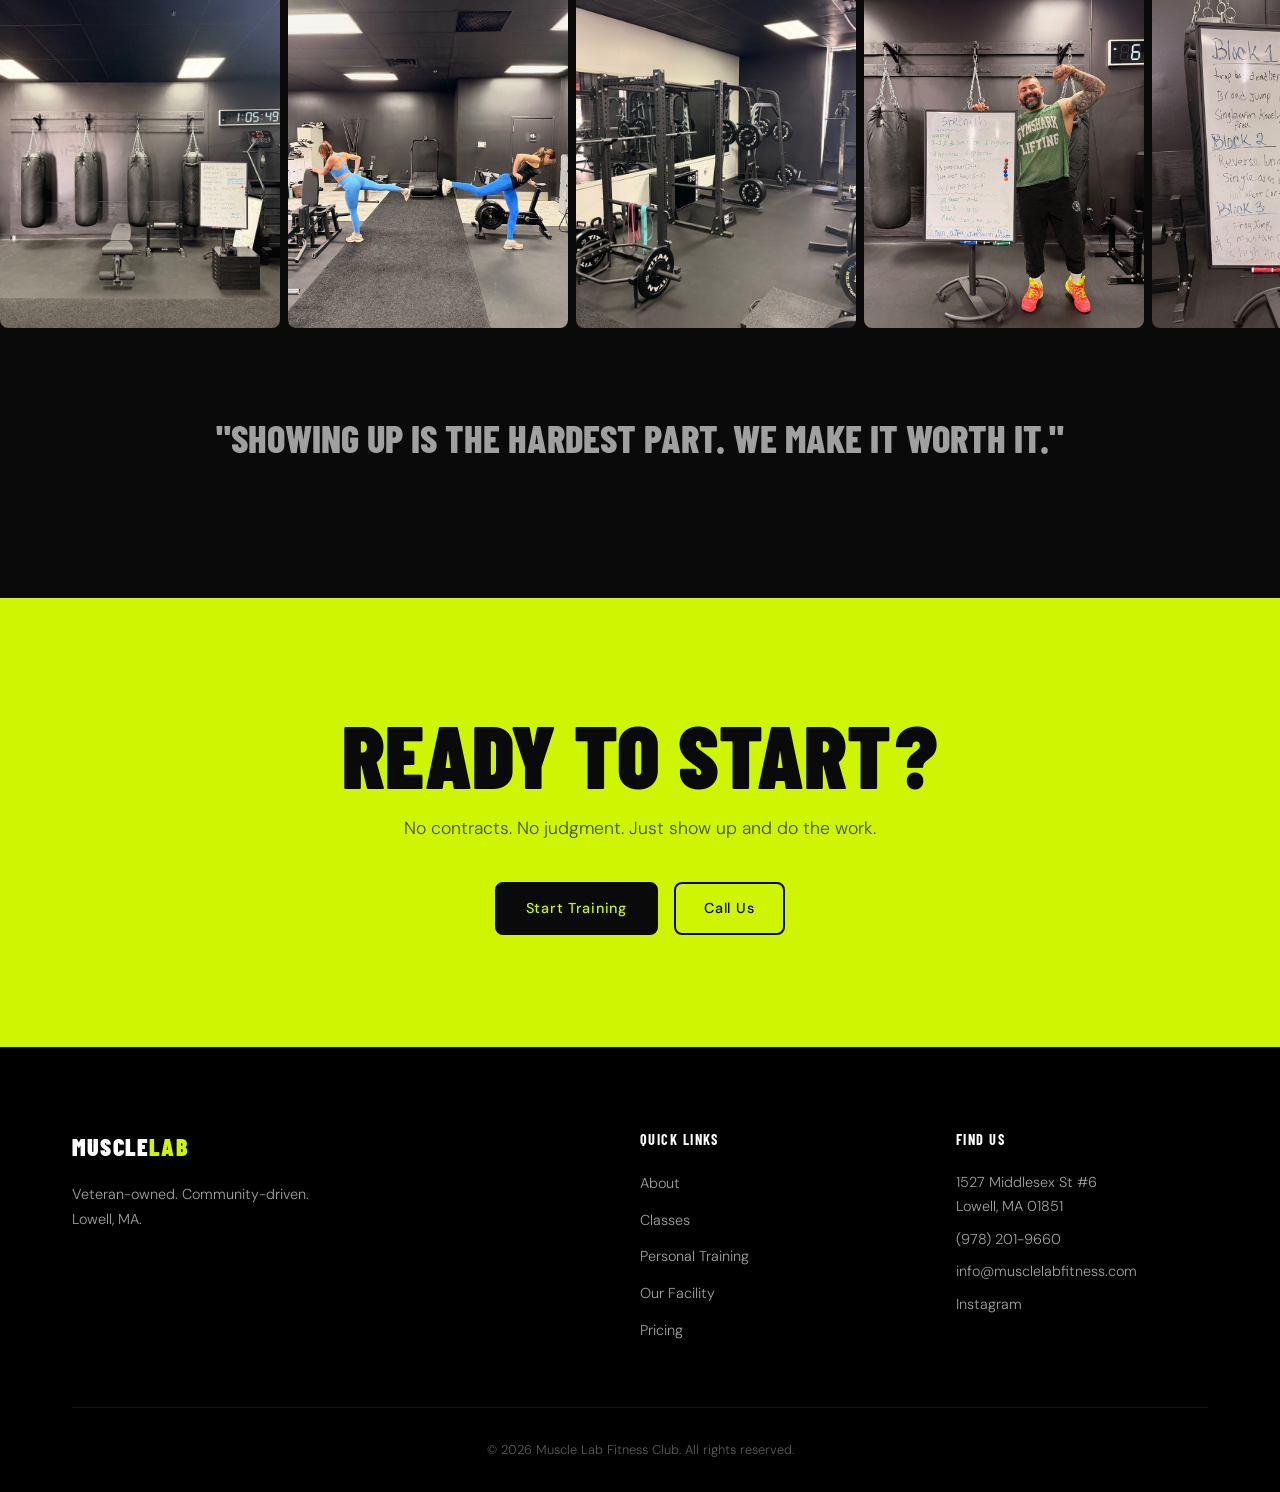
==== commit f5f6e423: "adding a pricing page + instasgram linked inf ooter" ====
--- a/index.html
+++ b/index.html
@@ -11,6 +11,12 @@
   <link rel="preconnect" href="https://fonts.gstatic.com" crossorigin />
   <link href="https://fonts.googleapis.com/css2?family=Barlow+Condensed:wght@700;800;900&family=DM+Sans:wght@300;400;500&display=swap" rel="stylesheet" />
 
+  <!-- Open Graph tags for link previews (iMessage, Slack, social, etc.) -->
+  <meta property="og:title" content="Muscle Lab Fitness Club | Strength Training in Lowell, MA" />
+  <meta property="og:description" content="Premier training facility in Lowell, MA. Veteran-owned. All levels welcome." />
+  <meta property="og:image" content="images/logo_preview.png" />
+  <meta property="og:type" content="website" />
+
   <link rel="icon" type="image/png" href="images/favicon.png" />
   <link rel="stylesheet" href="style.css" />
 </head>
@@ -26,6 +32,7 @@
         <li><a href="#classes">Classes</a></li>
         <li><a href="#personal-training">Personal Training</a></li>
         <li><a href="#facility">Our Facility</a></li>
+        <li><a href="pricing.html">Pricing</a></li>
       </ul>
 
       <a href="signup.html" class="btn btn-primary nav-cta">Start Training</a>
@@ -45,6 +52,7 @@
         <li><a href="#classes" class="nav-mobile-link">Classes</a></li>
         <li><a href="#personal-training" class="nav-mobile-link">Personal Training</a></li>
         <li><a href="#facility" class="nav-mobile-link">Our Facility</a></li>
+        <li><a href="pricing.html" class="nav-mobile-link">Pricing</a></li>
         <li><a href="#cta" class="btn btn-primary nav-mobile-link">Join a Class</a></li>
       </ul>
     </div>
@@ -208,7 +216,7 @@
             <li>Functional movements for real life</li>
             <li>Weights + bodyweight work</li>
           </ul>
-          <a href="#cta" class="btn btn-outline">Join a Class</a>
+          <a href="signup.html?class=strength-training" class="btn btn-outline">Join a Class</a>
         </div>
 
         <!-- Glute Sculpting -->
@@ -226,7 +234,7 @@
             <li>Structured, intentional workouts</li>
             <li>Performance and aesthetics combined</li>
           </ul>
-          <a href="#cta" class="btn btn-outline">Join a Class</a>
+          <a href="signup.html?class=glute-sculpting" class="btn btn-outline">Join a Class</a>
         </div>
 
         <!-- Personal Training -->
@@ -244,7 +252,7 @@
             <li>Technique coaching and tracking</li>
             <li>Flexible scheduling</li>
           </ul>
-          <a href="#cta" class="btn btn-outline">Start Training</a>
+          <a href="signup.html?class=one-on-one" class="btn btn-outline">Start Training</a>
         </div>
 
       </div>
@@ -377,6 +385,7 @@
             <li><a href="#classes">Classes</a></li>
             <li><a href="#personal-training">Personal Training</a></li>
             <li><a href="#facility">Our Facility</a></li>
+            <li><a href="pricing.html">Pricing</a></li>
           </ul>
         </div>
 
@@ -386,6 +395,7 @@
           <p>1527 Middlesex St #6<br />Lowell, MA 01851</p>
           <p><a href="tel:+19782019660">(978) 201-9660</a></p>
           <p><a href="mailto:info@musclelabfitness.com">info@musclelabfitness.com</a></p>
+          <p><a href="https://www.instagram.com/musclelabfitnessclub/" target="_blank" rel="noopener noreferrer">Instagram</a></p>
         </div>
 
       </div>
--- a/style.css
+++ b/style.css
@@ -864,6 +864,539 @@
 }
 
 /* ============================================================
+   PRICING PAGE
+   ============================================================ */
+.pricing-hero {
+  position: relative;
+  min-height: 78vh;
+  min-height: 78svh;
+  display: flex;
+  align-items: center;
+  overflow: hidden;
+  background: #050505;
+}
+
+.pricing-hero-bg {
+  position: absolute;
+  inset: 0;
+  background:
+    linear-gradient(90deg, rgba(5, 5, 5, 0.94) 0%, rgba(5, 5, 5, 0.72) 48%, rgba(5, 5, 5, 0.38) 100%),
+    url('images/IMG_0100.jpeg') center / cover;
+  opacity: 0.9;
+}
+
+.pricing-hero-inner {
+  position: relative;
+  z-index: 1;
+  display: grid;
+  grid-template-columns: minmax(0, 1fr) 320px;
+  gap: 4rem;
+  align-items: center;
+  padding-top: 120px;
+  padding-bottom: 5rem;
+}
+
+.pricing-hero-copy h1 {
+  font-family: var(--font-headline);
+  font-size: clamp(3.5rem, 8vw, 7rem);
+  font-weight: 900;
+  line-height: 0.95;
+  text-transform: uppercase;
+  margin-bottom: 1.5rem;
+  max-width: 780px;
+}
+
+.pricing-hero-copy p:not(.section-label) {
+  max-width: 520px;
+  color: rgba(255, 255, 255, 0.86);
+  font-size: 1.1rem;
+}
+
+.pricing-hero-actions {
+  display: flex;
+  flex-wrap: wrap;
+  gap: 1rem;
+  margin-top: 2.25rem;
+}
+
+.founding-offer {
+  background: var(--accent-green);
+  color: #0a0a0a;
+  border-radius: 50%;
+  width: 300px;
+  aspect-ratio: 1;
+  padding: 2.2rem;
+  display: flex;
+  flex-direction: column;
+  align-items: center;
+  justify-content: center;
+  text-align: center;
+  box-shadow: 0 0 0 10px rgba(207, 245, 2, 0.14), 0 24px 80px rgba(0, 0, 0, 0.45);
+}
+
+.founding-offer span,
+.founding-offer small {
+  font-size: 0.75rem;
+  font-weight: 800;
+  letter-spacing: 0.08em;
+  line-height: 1.2;
+  text-transform: uppercase;
+}
+
+.founding-offer strong {
+  font-family: var(--font-headline);
+  font-size: 5rem;
+  font-weight: 900;
+  line-height: 0.9;
+  margin-top: 0.4rem;
+}
+
+.founding-offer p {
+  font-size: 0.82rem;
+  font-weight: 700;
+  line-height: 1.35;
+  margin-top: 0.75rem;
+  text-transform: uppercase;
+}
+
+.pricing-section {
+  padding: 7rem 0;
+  background: var(--bg);
+}
+
+.section-intro {
+  text-align: center;
+  margin-bottom: 3rem;
+}
+
+.pricing-grid {
+  display: grid;
+  grid-template-columns: repeat(3, 1fr);
+  gap: 1.5rem;
+  align-items: stretch;
+}
+
+.price-card,
+.pricing-panel {
+  background: var(--bg-card);
+  border: 1px solid var(--border);
+  border-radius: var(--radius-lg);
+  padding: 2rem;
+}
+
+.price-card {
+  display: flex;
+  flex-direction: column;
+  position: relative;
+  min-height: 430px;
+  transition: var(--transition);
+}
+
+.price-card:hover {
+  transform: translateY(-6px);
+  border-color: rgba(207, 245, 2, 0.55);
+  box-shadow: 0 16px 44px rgba(207, 245, 2, 0.1);
+}
+
+.price-card-featured {
+  border-color: var(--accent-purple);
+  box-shadow: 0 0 0 1px rgba(166, 108, 255, 0.3);
+}
+
+.popular-badge {
+  position: absolute;
+  top: 0;
+  left: 2rem;
+  right: 2rem;
+  transform: translateY(-50%);
+  background: var(--accent-purple);
+  color: #0a0a0a;
+  border-radius: 999px;
+  padding: 0.45rem 1rem;
+  font-size: 0.75rem;
+  font-weight: 800;
+  letter-spacing: 0.12em;
+  text-align: center;
+  text-transform: uppercase;
+}
+
+.price-card-head {
+  border-bottom: 1px solid var(--border);
+  padding-bottom: 1.5rem;
+  margin-bottom: 1.5rem;
+}
+
+.price-card h3,
+.pricing-panel h2 {
+  font-family: var(--font-headline);
+  font-size: 2rem;
+  font-weight: 900;
+  line-height: 1;
+  text-transform: uppercase;
+}
+
+.price {
+  font-family: var(--font-headline);
+  font-size: 5rem;
+  font-weight: 900;
+  line-height: 0.9;
+  margin-top: 1.4rem;
+}
+
+.price span {
+  font-size: 2.4rem;
+  vertical-align: top;
+}
+
+.price small {
+  color: var(--accent-green);
+  font-family: var(--font-body);
+  font-size: 0.9rem;
+  font-weight: 700;
+  letter-spacing: 0.04em;
+  text-transform: uppercase;
+}
+
+.price-features,
+.offer-list {
+  display: flex;
+  flex-direction: column;
+  gap: 0.8rem;
+}
+
+.price-features {
+  flex: 1;
+  margin-bottom: 2rem;
+}
+
+.price-features li,
+.offer-list li {
+  color: var(--text-secondary);
+  font-size: 0.95rem;
+  line-height: 1.5;
+  padding-left: 1.7rem;
+  position: relative;
+}
+
+.price-features li::before,
+.offer-list li::before {
+  content: '';
+  position: absolute;
+  left: 0;
+  top: 0.35rem;
+  width: 0.8rem;
+  height: 0.8rem;
+  border: 2px solid var(--accent-green);
+  border-radius: 50%;
+}
+
+.price-features li::after,
+.offer-list li::after {
+  content: '';
+  position: absolute;
+  left: 0.28rem;
+  top: 0.58rem;
+  width: 0.32rem;
+  height: 0.18rem;
+  border-left: 2px solid var(--accent-green);
+  border-bottom: 2px solid var(--accent-green);
+  transform: rotate(-45deg);
+}
+
+.pricing-details-section {
+  padding: 0 0 7rem;
+  background: var(--bg);
+}
+
+.pricing-details-grid {
+  display: grid;
+  grid-template-columns: repeat(3, 1fr);
+  gap: 1.5rem;
+}
+
+.pricing-panel {
+  min-height: 360px;
+}
+
+.pricing-panel {
+  display: flex;
+  flex-direction: column;
+}
+
+.pricing-panel .section-label {
+  margin-bottom: 0.75rem;
+}
+
+.training-rate {
+  margin: 2rem 0;
+}
+
+.training-rate span {
+  display: block;
+  color: var(--accent-purple);
+  font-weight: 800;
+  letter-spacing: 0.08em;
+  text-transform: uppercase;
+}
+
+.training-rate strong {
+  font-family: var(--font-headline);
+  font-size: 5rem;
+  font-weight: 900;
+  line-height: 0.9;
+  color: var(--accent-purple);
+}
+
+.training-rate small {
+  color: var(--text-primary);
+  font-size: 1rem;
+  font-weight: 700;
+  text-transform: uppercase;
+}
+
+.package-list,
+.dropin-list {
+  display: flex;
+  flex-direction: column;
+}
+
+.package-row,
+.dropin-row {
+  display: flex;
+  justify-content: space-between;
+  gap: 1rem;
+  border-top: 1px solid var(--border);
+  padding: 0.9rem 0;
+}
+
+.package-row span,
+.dropin-row span {
+  color: var(--text-primary);
+  font-weight: 700;
+  text-transform: uppercase;
+}
+
+.package-row strong,
+.dropin-row strong {
+  color: var(--accent-green);
+  font-family: var(--font-headline);
+  font-size: 1.8rem;
+  line-height: 1;
+}
+
+.dropin-row small {
+  display: block;
+  color: var(--accent-purple);
+  font-size: 0.72rem;
+  font-weight: 700;
+  letter-spacing: 0.06em;
+  margin-top: 0.15rem;
+  text-transform: uppercase;
+}
+
+.panel-note {
+  color: var(--text-secondary);
+  font-size: 0.9rem;
+  line-height: 1.6;
+  margin-top: 1.5rem;
+}
+
+.panel-cta {
+  margin-top: auto;
+  text-align: center;
+  width: 100%;
+}
+
+.offer-panel {
+  border-color: rgba(166, 108, 255, 0.35);
+}
+
+.offer-list {
+  margin-top: 2rem;
+}
+
+/* Pricing page refresh: scoped overrides for a cleaner, non-overlapping layout. */
+.pricing-page {
+  background:
+    radial-gradient(circle at 82% 12%, rgba(166, 108, 255, 0.14), transparent 28rem),
+    radial-gradient(circle at 18% 20%, rgba(207, 245, 2, 0.1), transparent 24rem),
+    #070707;
+}
+
+.pricing-page .nav {
+  background: rgba(7, 7, 7, 0.96);
+  border-bottom: 1px solid var(--border);
+  backdrop-filter: blur(14px);
+  -webkit-backdrop-filter: blur(14px);
+  padding: 0.85rem 0;
+}
+
+.pricing-page main {
+  padding-top: 90px;
+}
+
+.pricing-page .pricing-hero {
+  min-height: auto;
+  padding: 5.5rem 0 4rem;
+  background: transparent;
+}
+
+.pricing-page .pricing-hero-bg {
+  display: none;
+}
+
+.pricing-page .pricing-hero-inner {
+  display: grid;
+  grid-template-columns: minmax(0, 1fr) minmax(280px, 380px);
+  gap: 3rem;
+  align-items: end;
+  padding-top: 0;
+  padding-bottom: 0;
+}
+
+.pricing-page .pricing-hero-copy h1 {
+  font-size: clamp(3.8rem, 7vw, 6.8rem);
+  max-width: 760px;
+  margin-bottom: 1.25rem;
+}
+
+.pricing-page .pricing-hero-copy p:not(.section-label) {
+  color: rgba(255, 255, 255, 0.74);
+  font-size: 1.12rem;
+  max-width: 620px;
+}
+
+.pricing-page .pricing-hero-actions {
+  margin-top: 2rem;
+}
+
+.pricing-page .founding-offer {
+  width: auto;
+  aspect-ratio: auto;
+  border-radius: var(--radius-lg);
+  align-items: flex-start;
+  padding: 2rem;
+  text-align: left;
+  background: linear-gradient(135deg, var(--accent-green), #e8ff66);
+  box-shadow: 0 22px 70px rgba(0, 0, 0, 0.34), 0 0 0 1px rgba(255, 255, 255, 0.08) inset;
+}
+
+.pricing-page .founding-offer div {
+  display: flex;
+  align-items: flex-end;
+  gap: 0.5rem;
+  margin: 1rem 0 0.75rem;
+}
+
+.pricing-page .founding-offer strong {
+  font-size: 5.5rem;
+  margin: 0;
+}
+
+.pricing-page .founding-offer small {
+  margin-bottom: 0.7rem;
+}
+
+.pricing-page .founding-offer p {
+  max-width: 260px;
+  margin: 0;
+}
+
+.pricing-page .pricing-section {
+  padding: 4rem 0 2rem;
+  background: transparent;
+}
+
+.pricing-page .section-intro {
+  text-align: left;
+  margin-bottom: 2rem;
+}
+
+.pricing-page .section-headline {
+  font-size: clamp(2.8rem, 5vw, 4.6rem);
+  margin-bottom: 0;
+}
+
+.pricing-page .pricing-grid {
+  grid-template-columns: repeat(3, minmax(0, 1fr));
+  gap: 1.2rem;
+}
+
+.pricing-page .price-card,
+.pricing-page .pricing-panel {
+  background: linear-gradient(180deg, rgba(255, 255, 255, 0.055), rgba(255, 255, 255, 0.025));
+  border: 1px solid rgba(255, 255, 255, 0.12);
+  border-radius: var(--radius-lg);
+  box-shadow: 0 18px 60px rgba(0, 0, 0, 0.22);
+}
+
+.pricing-page .price-card {
+  min-height: 460px;
+  padding: 2rem;
+}
+
+.pricing-page .price-card-featured {
+  border-color: rgba(166, 108, 255, 0.82);
+  transform: translateY(-0.75rem);
+  box-shadow: 0 24px 80px rgba(166, 108, 255, 0.16), 0 0 0 1px rgba(166, 108, 255, 0.22) inset;
+}
+
+.pricing-page .price-card-featured:hover {
+  transform: translateY(-1.1rem);
+}
+
+.pricing-page .popular-badge {
+  left: 1.5rem;
+  right: auto;
+  top: 1.4rem;
+  transform: none;
+  border-radius: 999px;
+  padding: 0.42rem 0.8rem;
+}
+
+.pricing-page .price-card-featured .price-card-head {
+  padding-top: 2.1rem;
+}
+
+.pricing-page .price-card h3,
+.pricing-page .pricing-panel h2 {
+  font-size: 2.15rem;
+}
+
+.pricing-page .price {
+  font-size: clamp(4.4rem, 6vw, 5.4rem);
+}
+
+.pricing-page .price small {
+  display: inline-block;
+  margin-left: 0.2rem;
+}
+
+.pricing-page .price-card .btn {
+  text-align: center;
+  width: 100%;
+}
+
+.pricing-page .pricing-details-section {
+  padding: 2rem 0 6rem;
+  background: transparent;
+}
+
+.pricing-page .pricing-details-grid {
+  grid-template-columns: 1fr 1fr 1fr;
+  gap: 1.2rem;
+}
+
+.pricing-page .pricing-panel {
+  min-height: 390px;
+  padding: 2rem;
+}
+
+.pricing-page .cta-section {
+  margin-top: 0;
+}
+
+/* ============================================================
    CALL TO ACTION
    ============================================================ */
 .cta-section {
@@ -974,6 +1507,24 @@
   .footer-grid {
     grid-template-columns: 1fr 1fr;
     gap: 2.5rem;
+  }
+
+  .pricing-hero-inner,
+  .pricing-grid,
+  .pricing-details-grid {
+    grid-template-columns: 1fr;
+  }
+
+  .pricing-hero-inner {
+    gap: 3rem;
+  }
+
+  .founding-offer {
+    justify-self: start;
+  }
+
+  .price-card {
+    min-height: auto;
   }
 
   .footer-brand {
@@ -1011,8 +1562,12 @@
   .about,
   .coach,
   .classes,
-  .why {
+  .why,
+  .pricing-section {
     padding: 5rem 0;
+  }
+  .pricing-details-section {
+    padding: 0 0 5rem;
   }
   .community {
     padding: 5rem 0 2rem;
@@ -1063,6 +1618,34 @@
     grid-template-columns: 1fr;
     max-width: 500px;
     margin: 3rem auto 0;
+  }
+
+  /* Pricing */
+  .pricing-hero {
+    min-height: auto;
+  }
+  .pricing-hero-bg {
+    background:
+      linear-gradient(180deg, rgba(5, 5, 5, 0.9) 0%, rgba(5, 5, 5, 0.74) 58%, rgba(5, 5, 5, 0.95) 100%),
+      url('images/IMG_0100.jpeg') center / cover;
+  }
+  .pricing-hero-inner {
+    padding-top: 110px;
+  }
+  .pricing-hero-copy h1 {
+    font-size: clamp(3rem, 14vw, 5rem);
+  }
+  .founding-offer {
+    width: min(280px, 100%);
+    justify-self: center;
+  }
+  .price-card,
+  .pricing-panel {
+    padding: 1.5rem;
+  }
+  .price,
+  .training-rate strong {
+    font-size: 4rem;
   }
 
   /* Gallery — smaller cards on tablet */
@@ -1127,8 +1710,12 @@
   /* Further reduce section padding on small phones */
   .about,
   .classes,
-  .why {
+  .why,
+  .pricing-section {
     padding: 4rem 0;
+  }
+  .pricing-details-section {
+    padding: 0 0 4rem;
   }
 
   .hero-actions {
@@ -1146,6 +1733,28 @@
   .cta-actions .btn {
     width: 100%;
     max-width: 280px;
+  }
+
+  .pricing-hero-actions {
+    flex-direction: column;
+  }
+  .pricing-hero-actions .btn,
+  .price-card .btn {
+    width: 100%;
+    text-align: center;
+  }
+  .founding-offer {
+    border-radius: var(--radius-lg);
+    aspect-ratio: auto;
+    min-height: 220px;
+    width: 100%;
+  }
+  .founding-offer strong {
+    font-size: 4.4rem;
+  }
+  .package-row,
+  .dropin-row {
+    align-items: flex-start;
   }
 
   .stats-row {
@@ -1183,3 +1792,93 @@
     font-size: 2.5rem;
   }
 }
+
+/* Pricing page scoped responsive rules must come last to beat desktop overrides. */
+@media (max-width: 1100px) {
+  .pricing-page .pricing-hero-inner {
+    grid-template-columns: 1fr;
+    align-items: start;
+  }
+
+  .pricing-page .founding-offer {
+    max-width: 420px;
+  }
+
+  .pricing-page .pricing-grid,
+  .pricing-page .pricing-details-grid {
+    grid-template-columns: 1fr;
+  }
+
+  .pricing-page .price-card,
+  .pricing-page .pricing-panel {
+    min-height: auto;
+  }
+
+  .pricing-page .price-card-featured,
+  .pricing-page .price-card-featured:hover {
+    transform: none;
+  }
+}
+
+@media (max-width: 768px) {
+  .pricing-page main {
+    padding-top: 68px;
+  }
+
+  .pricing-page .pricing-hero {
+    padding: 4rem 0 3rem;
+  }
+
+  .pricing-page .pricing-hero-copy h1 {
+    font-size: clamp(3rem, 13vw, 4.8rem);
+  }
+
+  .pricing-page .pricing-hero-actions {
+    flex-direction: column;
+  }
+
+  .pricing-page .pricing-hero-actions .btn,
+  .pricing-page .price-card .btn {
+    width: 100%;
+    text-align: center;
+  }
+
+  .pricing-page .founding-offer {
+    width: 100%;
+    max-width: none;
+  }
+
+  .pricing-page .pricing-section {
+    padding: 3rem 0 1.25rem;
+  }
+
+  .pricing-page .pricing-details-section {
+    padding: 1.25rem 0 4rem;
+  }
+}
+
+@media (max-width: 480px) {
+  .pricing-page .pricing-hero {
+    padding: 3rem 0 2rem;
+  }
+
+  .pricing-page .price-card,
+  .pricing-page .pricing-panel,
+  .pricing-page .founding-offer {
+    padding: 1.35rem;
+  }
+
+  .pricing-page .founding-offer strong {
+    font-size: 4.2rem;
+  }
+
+  .pricing-page .price,
+  .pricing-page .training-rate strong {
+    font-size: 3.8rem;
+  }
+
+  .pricing-page .package-row,
+  .pricing-page .dropin-row {
+    align-items: flex-start;
+  }
+}
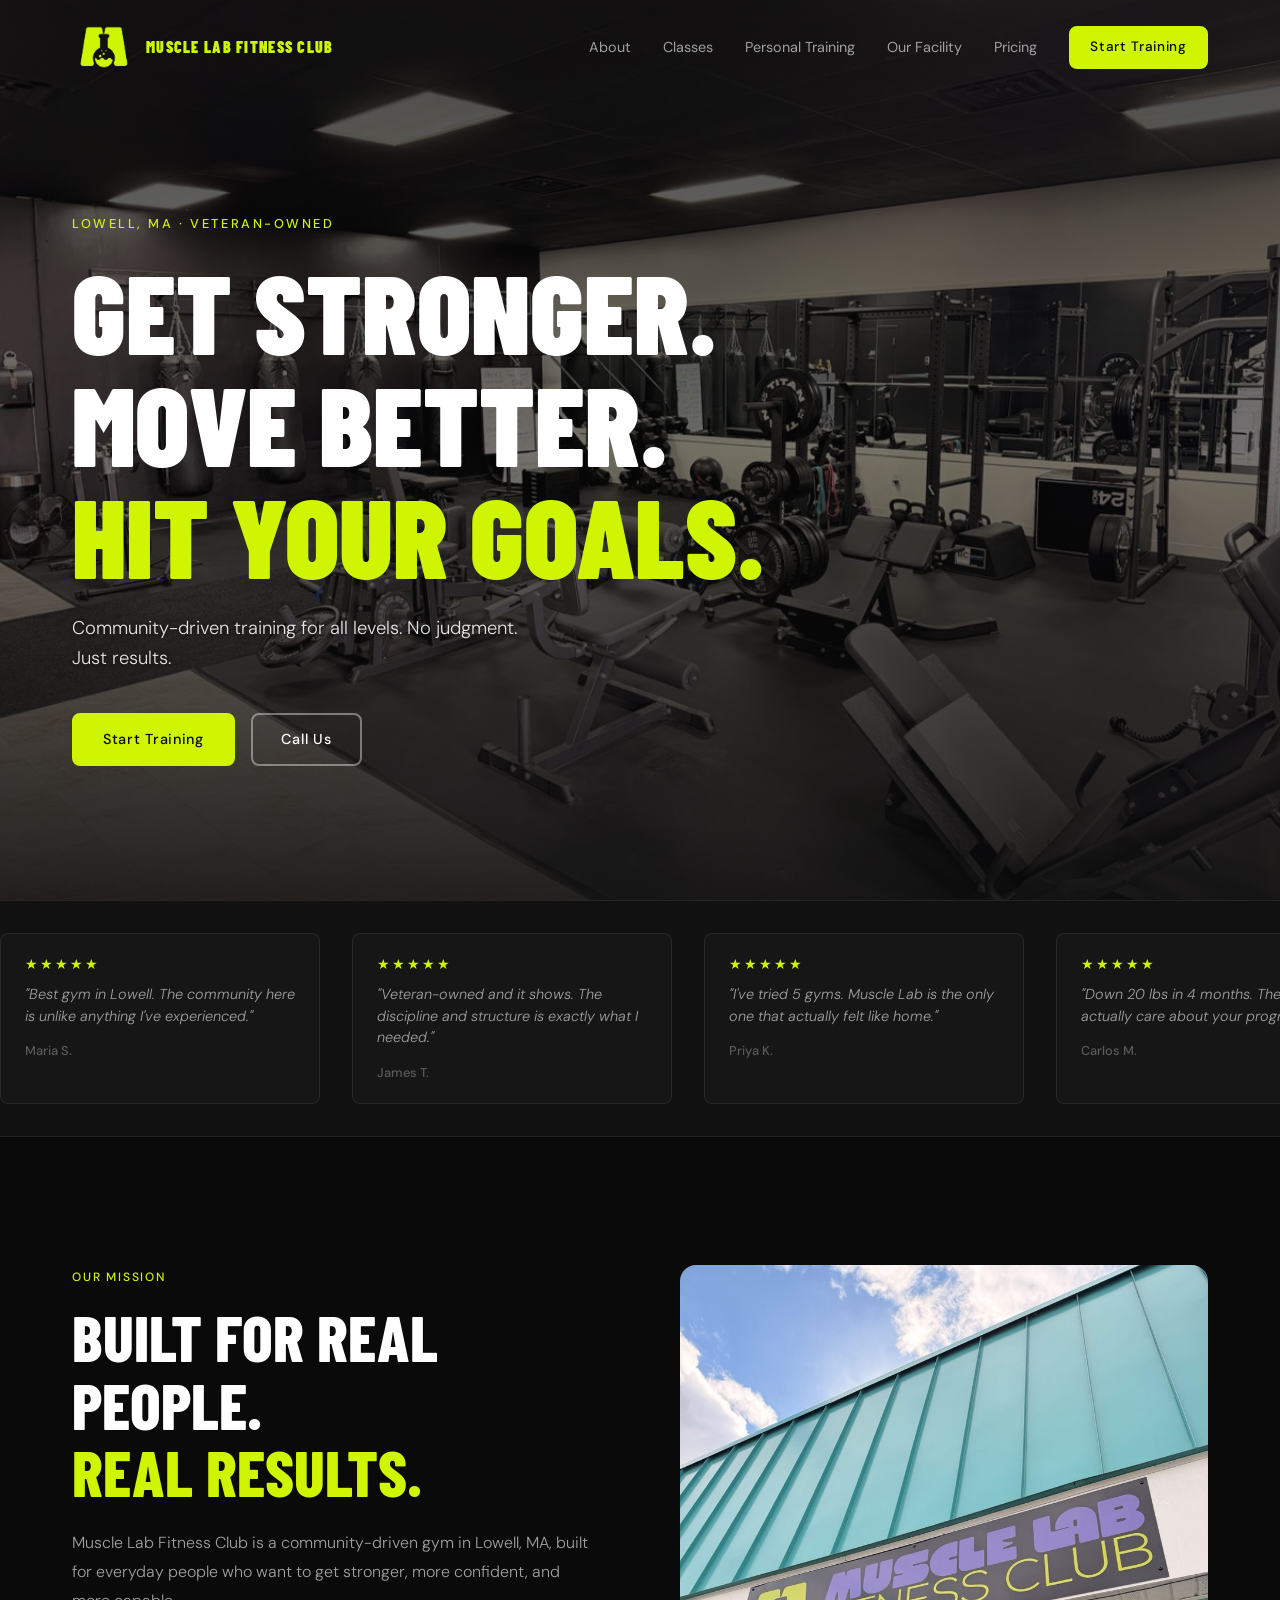
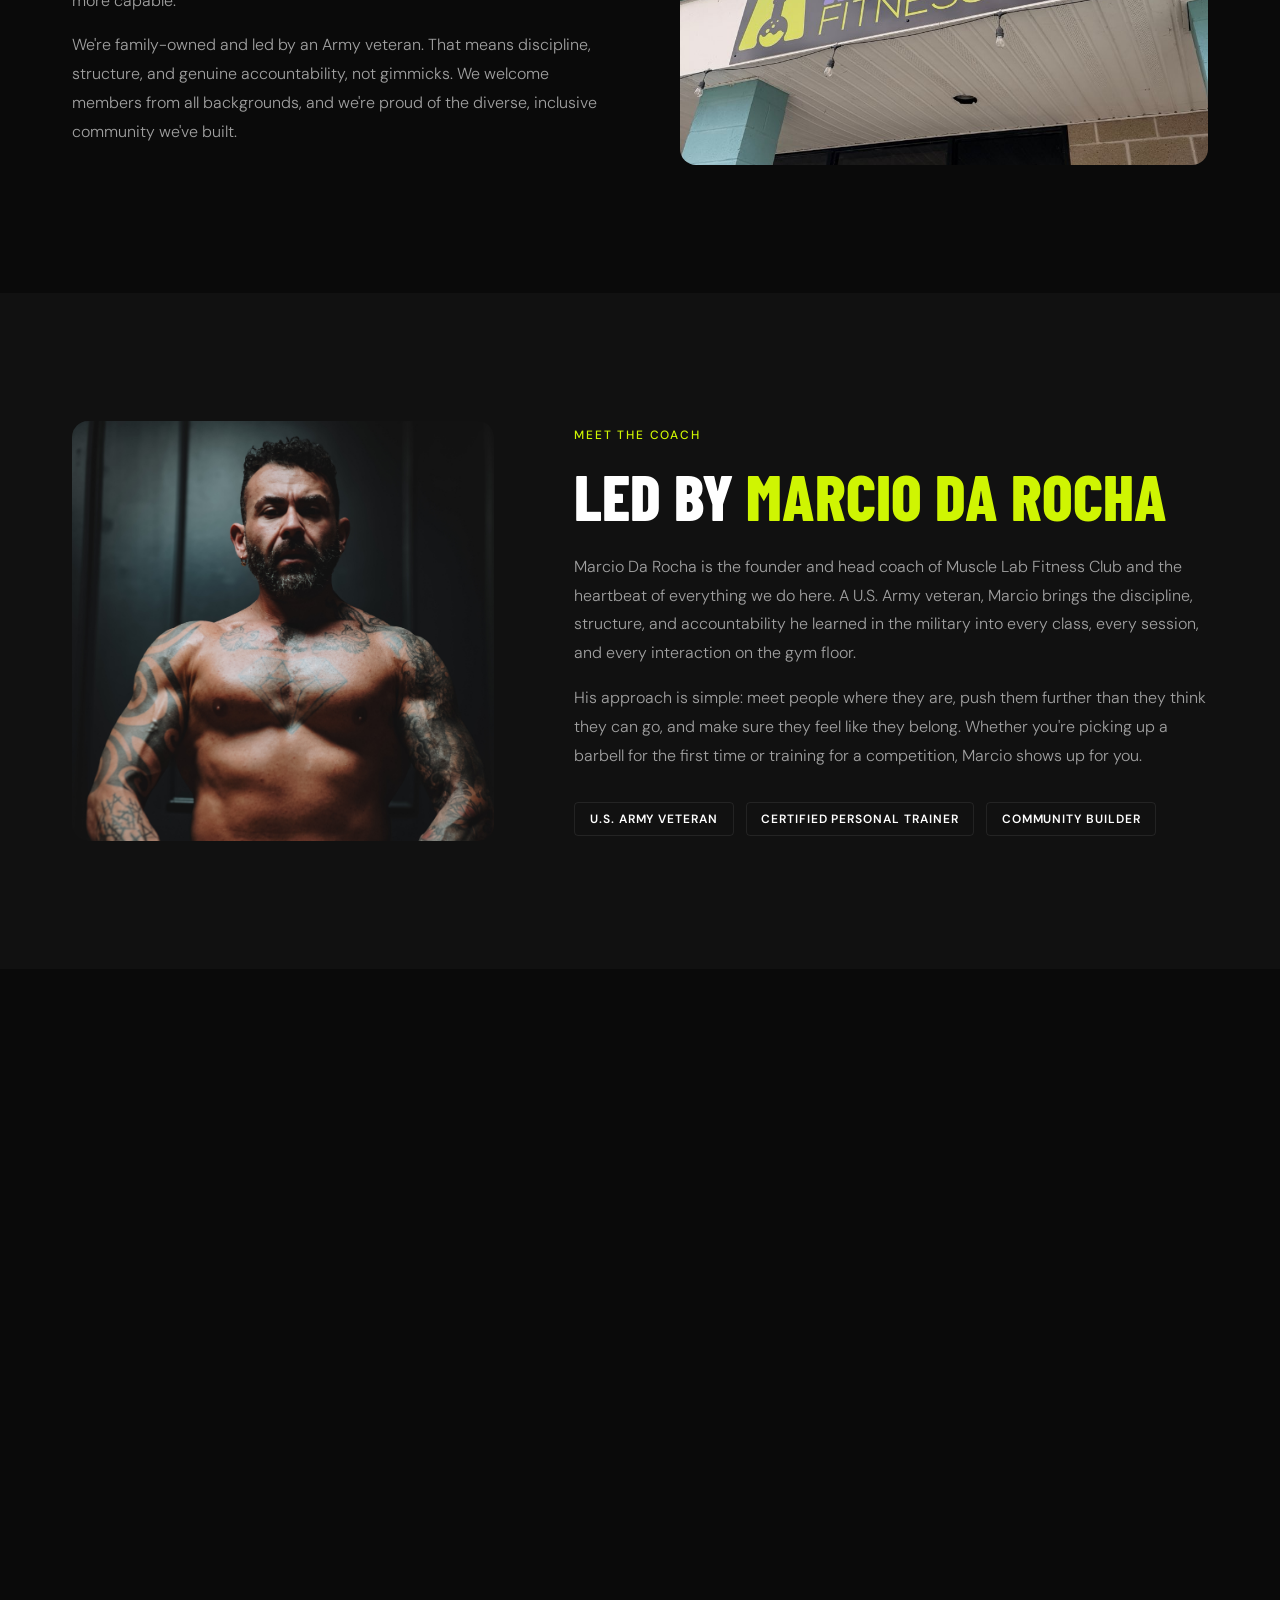
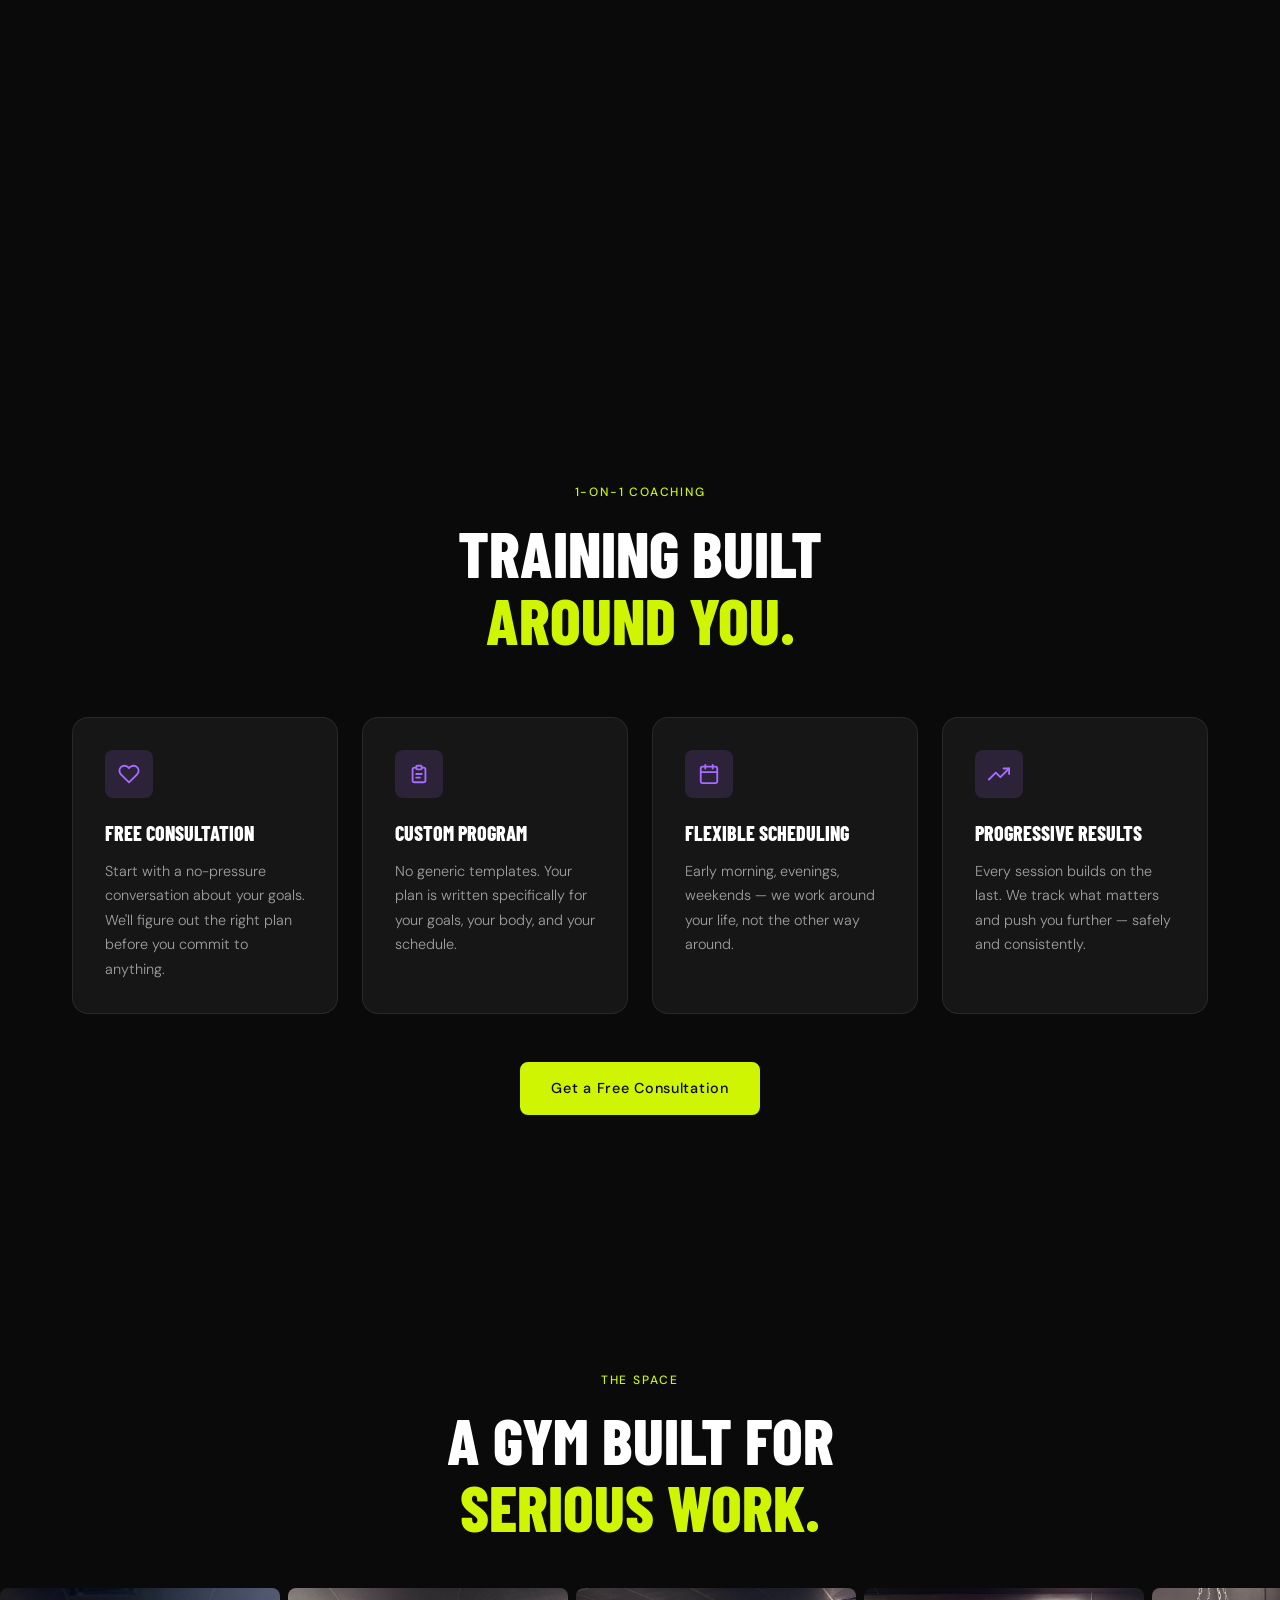
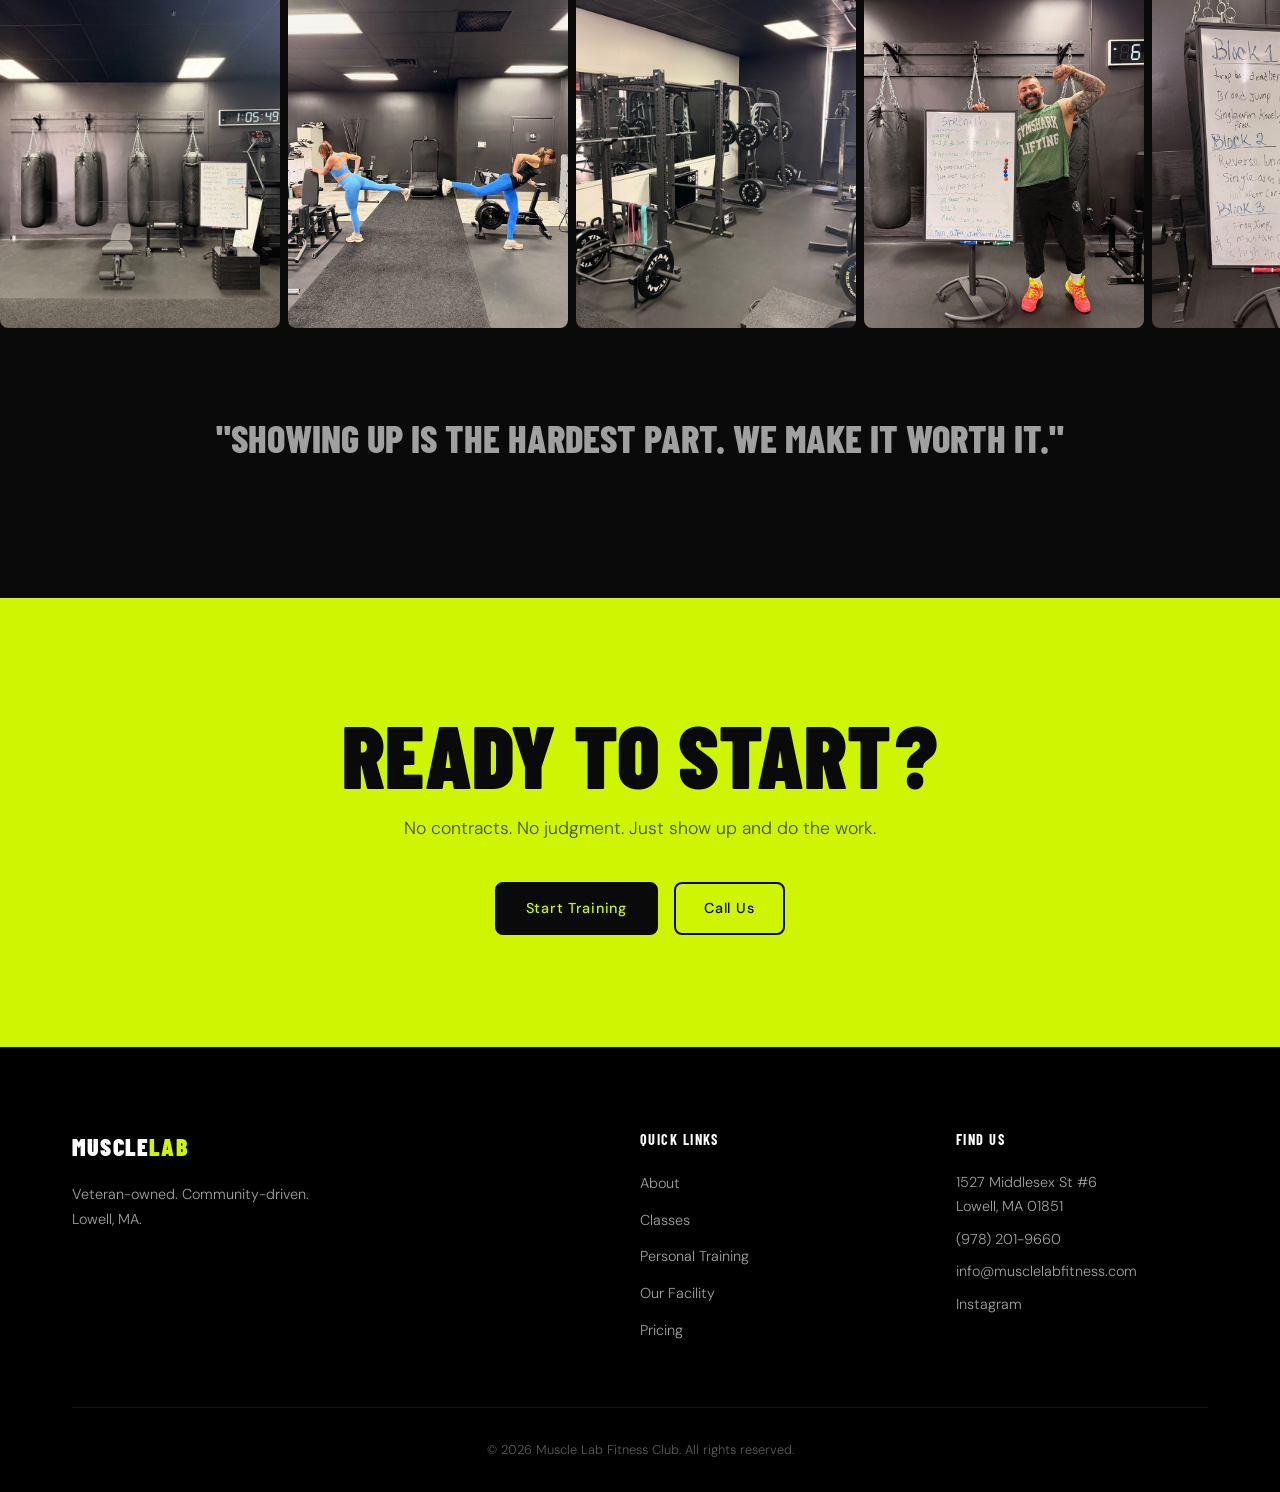
==== commit 05bf25c1: "updating favicon and link preview images" ====
--- a/index.html
+++ b/index.html
@@ -14,10 +14,15 @@
   <!-- Open Graph tags for link previews (iMessage, Slack, social, etc.) -->
   <meta property="og:title" content="Muscle Lab Fitness Club | Strength Training in Lowell, MA" />
   <meta property="og:description" content="Premier training facility in Lowell, MA. Veteran-owned. All levels welcome." />
-  <meta property="og:image" content="images/logo_preview.png" />
+  <meta property="og:url" content="https://musclelabfit.com/" />
+  <meta property="og:image" content="https://musclelabfit.com/images/logo_preview.png" />
+  <meta property="og:image:width" content="1409" />
+  <meta property="og:image:height" content="790" />
   <meta property="og:type" content="website" />
-
-  <link rel="icon" type="image/png" href="images/favicon.png" />
+  <meta name="twitter:card" content="summary_large_image" />
+  <meta name="twitter:image" content="https://musclelabfit.com/images/logo_preview.png" />
+
+  <link rel="icon" type="image/png" href="/images/favicon.png" />
   <link rel="stylesheet" href="style.css" />
 </head>
 <body>
